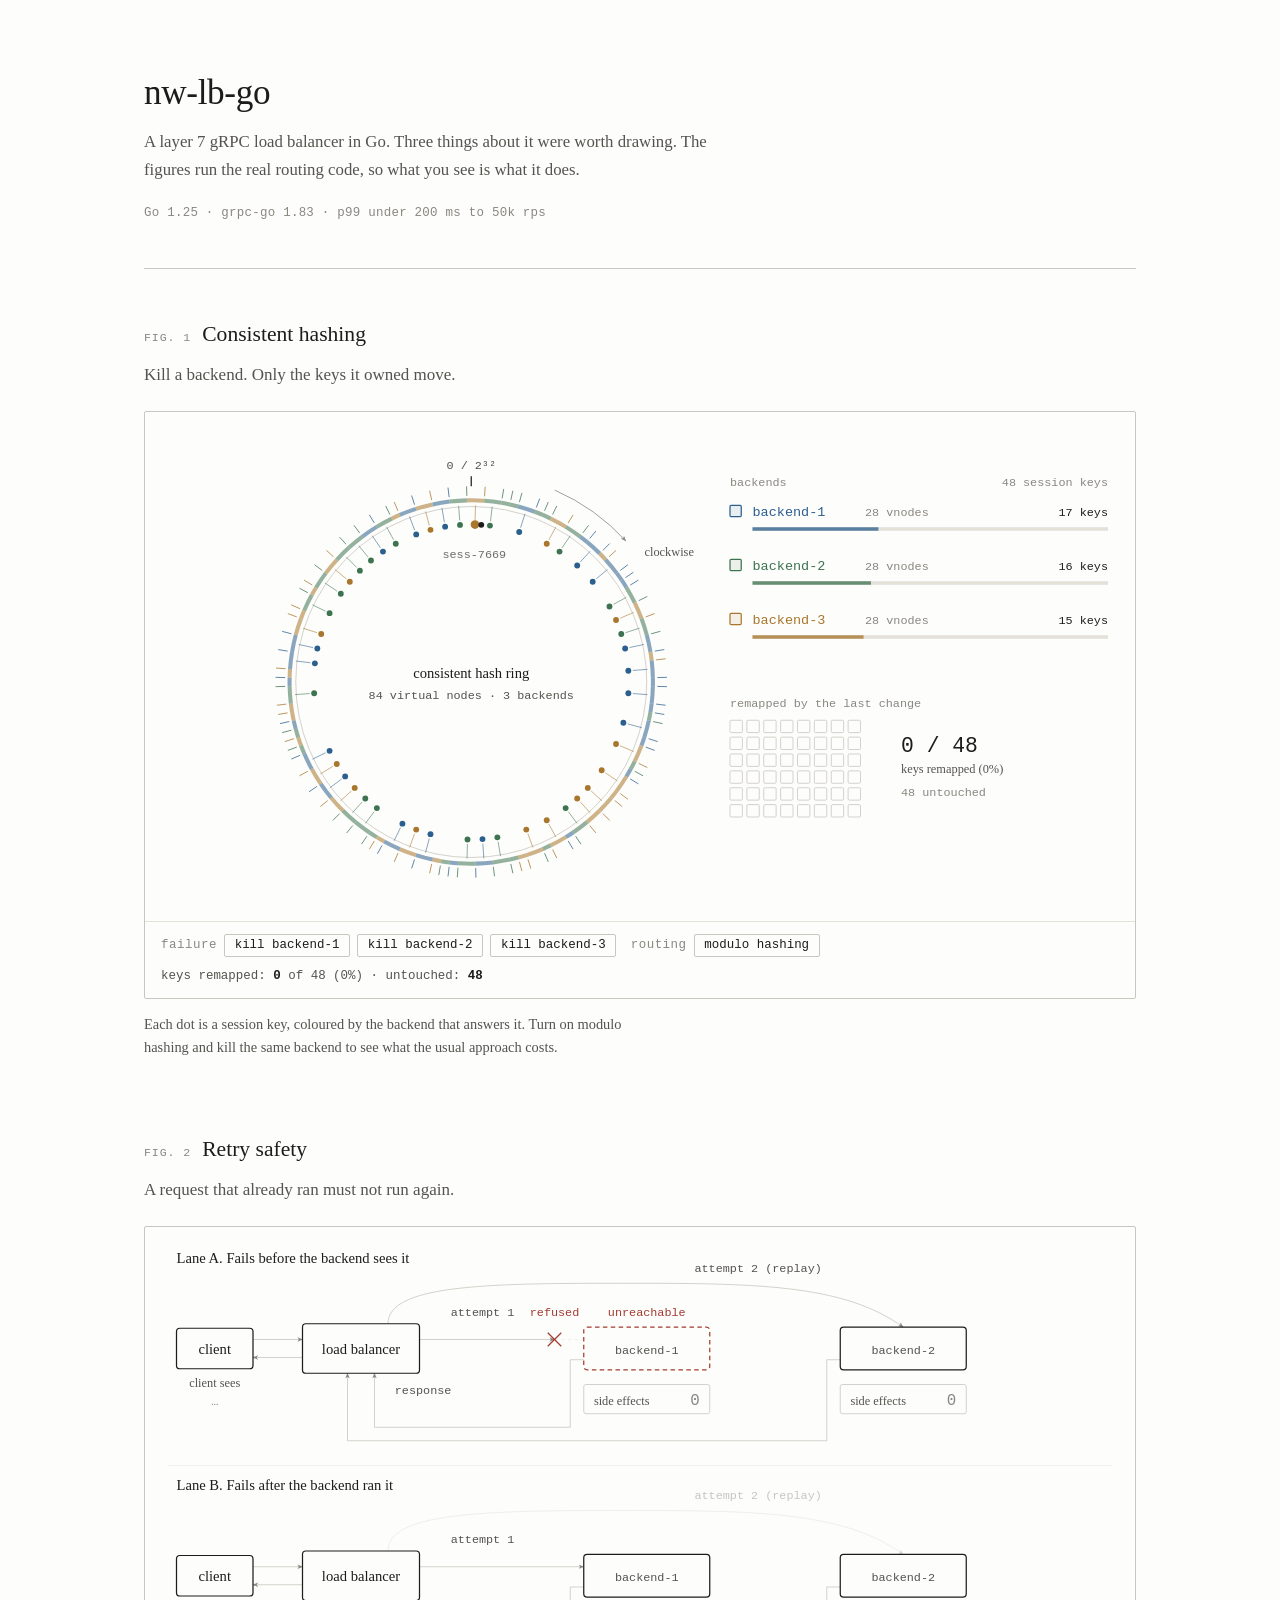
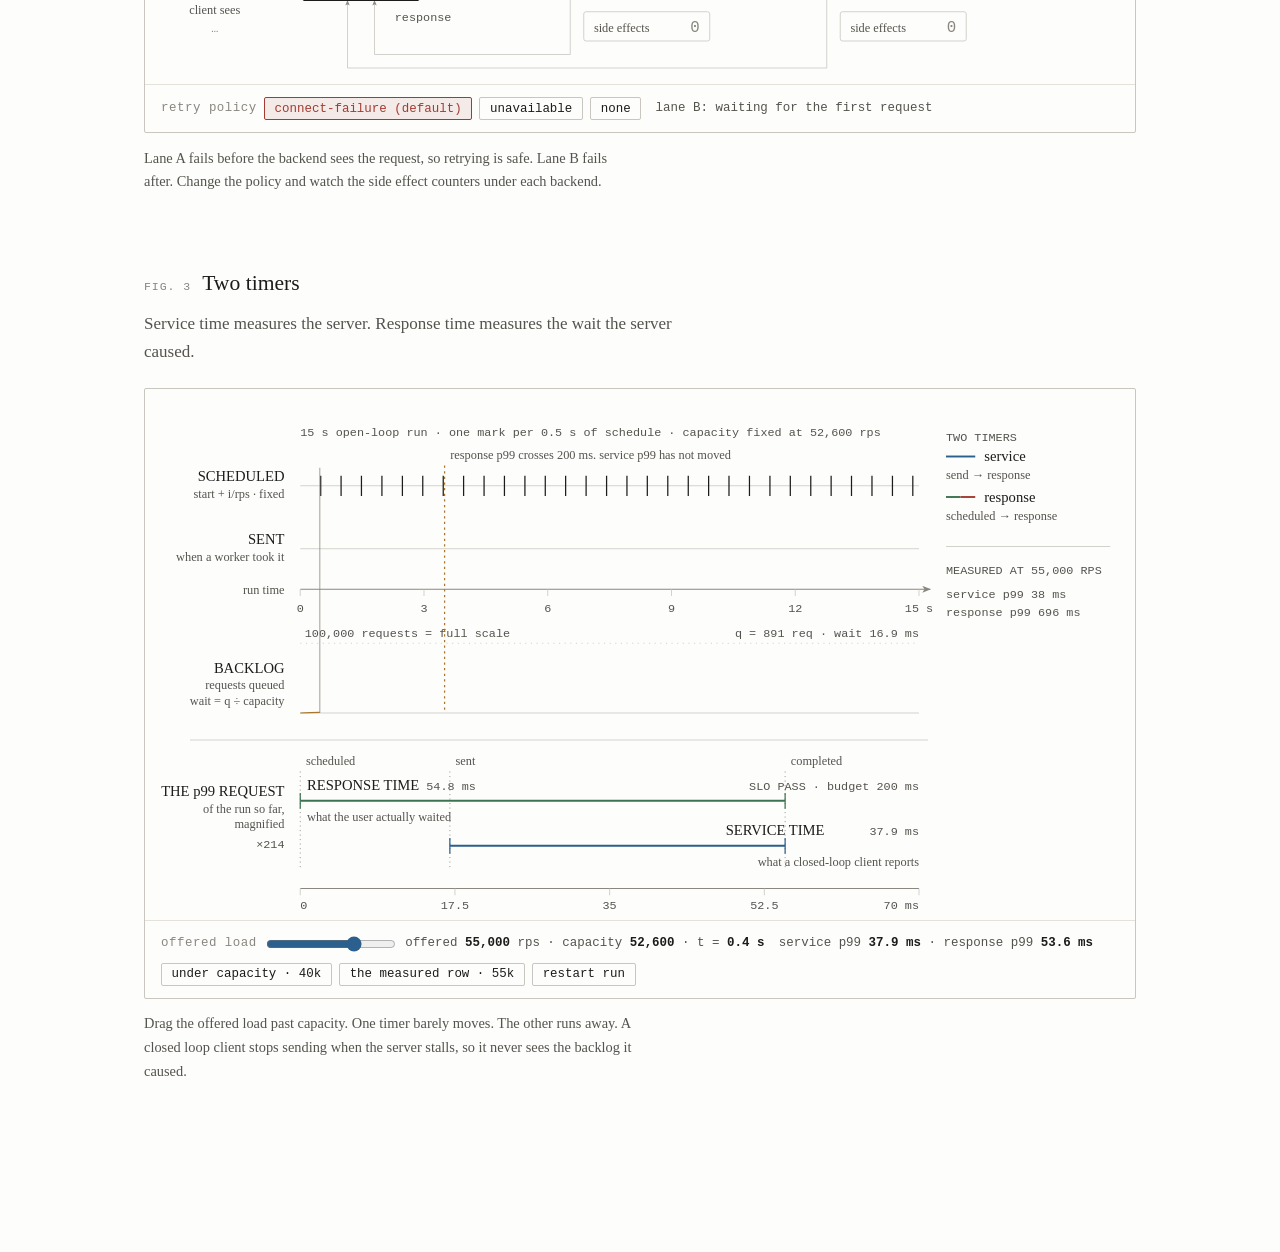
==== docs/viz/index.html @ 9f002a56 "First commit" ====
<!doctype html>
<html lang="en">
<head>
<meta charset="utf-8">
<meta name="viewport" content="width=device-width, initial-scale=1">
<title>nw-lb-go</title>
<meta name="description" content="Three interactive figures from a Go layer-7 gRPC load balancer: consistent hashing, retry safety, and how its latency was measured.">
<style>/* TikZ-flavoured design tokens.
 *
 * The look comes from restraint: hairline strokes, exact geometry, a serif face for labels, and a
 * palette of four muted accents used sparingly. Everything is a custom property so a diagram never
 * hard-codes a colour.
 *
 * This page is light only, on purpose: it is a technical drawing on paper, and the ink weights and
 * washes below are tuned for that ground. It therefore paints its own background and declares
 * color-scheme, so it holds its appearance on a dark host instead of borrowing one. */

:root {
  --paper: #fdfdfb;
  --ink: #1c1c1a;
  --ink-soft: #55534e;
  --ink-faint: #8a8781;
  --rule: #c9c6bf;
  --rule-faint: #e4e1da;

  /* Four accents, desaturated so they read as ink-on-paper rather than UI chrome. */
  --accent-blue: #2b5f8e;
  --accent-red: #a33b32;
  --accent-green: #3d7350;
  --accent-amber: #a8762c;

  --blue-wash: #2b5f8e18;
  --red-wash: #a33b3218;
  --green-wash: #3d735018;
  --amber-wash: #a8762c18;

  /* TikZ line weights: thin / semithick / thick. */
  --w-thin: 0.7;
  --w-semi: 1.1;
  --w-thick: 1.7;

  --serif: "Latin Modern Roman", "Computer Modern Serif", Palatino, "Palatino Linotype",
    "Book Antiqua", Georgia, "Times New Roman", serif;
  --mono: "SF Mono", "JetBrains Mono", Menlo, Consolas, "Liberation Mono", monospace;

  --measure: 68ch;

  color-scheme: light;
}

* { box-sizing: border-box; }

body {
  margin: 0;
  background: var(--paper);
  color: var(--ink);
  font-family: var(--serif);
  font-size: 17px;
  line-height: 1.65;
  -webkit-font-smoothing: antialiased;
}

.wrap {
  max-width: 1040px;
  margin: 0 auto;
  padding: 4rem 1.5rem 6rem;
}

header.masthead {
  border-bottom: 1px solid var(--rule);
  padding-bottom: 2rem;
  margin-bottom: 3rem;
}

h1 {
  font-size: 2.2rem;
  font-weight: 400;
  letter-spacing: -0.01em;
  margin: 0 0 0.4rem;
}

.subtitle {
  color: var(--ink-soft);
  font-size: 1.05rem;
  margin: 0;
  max-width: var(--measure);
}

.masthead .meta {
  margin-top: 1.2rem;
  font-family: var(--mono);
  font-size: 0.78rem;
  color: var(--ink-faint);
  letter-spacing: 0.02em;
}

section.figure {
  margin: 0 0 4.5rem;
  scroll-margin-top: 2rem;
}

.figure > h2 {
  font-size: 1.35rem;
  font-weight: 400;
  margin: 0 0 0.5rem;
  display: flex;
  align-items: baseline;
  gap: 0.7rem;
}

.figure > h2 .num {
  font-family: var(--mono);
  font-size: 0.72rem;
  color: var(--ink-faint);
  letter-spacing: 0.08em;
  text-transform: uppercase;
}

.figure > .lede {
  color: var(--ink-soft);
  margin: 0 0 1.4rem;
  max-width: var(--measure);
}

.stage {
  border: 1px solid var(--rule);
  background: var(--paper);
  border-radius: 2px;
  overflow: hidden;
}

.stage svg {
  display: block;
  width: 100%;
  height: auto;
}

/* Controls read as a caption strip, not a toolbar. */
.controls {
  border-top: 1px solid var(--rule-faint);
  padding: 0.75rem 1rem;
  display: flex;
  flex-wrap: wrap;
  align-items: center;
  gap: 0.55rem 0.9rem;
  font-family: var(--mono);
  font-size: 0.78rem;
}

.controls .group {
  display: flex;
  align-items: center;
  gap: 0.45rem;
}

.controls .label {
  color: var(--ink-faint);
  letter-spacing: 0.04em;
}

button.ctl {
  font-family: var(--mono);
  font-size: 0.78rem;
  color: var(--ink);
  background: transparent;
  border: 1px solid var(--rule);
  border-radius: 2px;
  padding: 0.22rem 0.6rem;
  cursor: pointer;
  transition: background 120ms ease, border-color 120ms ease;
}

button.ctl:hover { border-color: var(--ink-faint); background: var(--rule-faint); }
button.ctl:focus-visible { outline: 2px solid var(--accent-blue); outline-offset: 1px; }
button.ctl[aria-pressed="true"] {
  border-color: var(--accent-red);
  color: var(--accent-red);
  background: var(--red-wash);
}
button.ctl[disabled] { opacity: 0.4; cursor: default; }

input[type="range"] {
  width: 130px;
  accent-color: var(--accent-blue);
  cursor: pointer;
}

.readout {
  font-family: var(--mono);
  font-size: 0.78rem;
  color: var(--ink-soft);
  font-variant-numeric: tabular-nums;
}
.readout b { color: var(--ink); font-weight: 600; }

.caption {
  margin: 0.85rem 0 0;
  font-size: 0.9rem;
  color: var(--ink-soft);
  max-width: var(--measure);
}

/* SVG primitives shared by every figure. */
.s-node { fill: none; stroke: var(--ink); stroke-width: var(--w-semi); }
.s-node-soft { fill: none; stroke: var(--rule); stroke-width: var(--w-thin); }
.s-wire { fill: none; stroke: var(--rule); stroke-width: var(--w-thin); }
.s-wire-live { fill: none; stroke: var(--ink-faint); stroke-width: var(--w-semi); }
.s-label { fill: var(--ink); font-family: var(--serif); font-size: 13px; }
.s-label-sm { fill: var(--ink-soft); font-family: var(--serif); font-size: 11px; }
.s-mono { fill: var(--ink-soft); font-family: var(--mono); font-size: 10.5px; }
.s-dead { stroke: var(--accent-red); }
.s-muted { opacity: 0.32; }

.pkt { pointer-events: none; }

footer.colophon {
  border-top: 1px solid var(--rule);
  margin-top: 2rem;
  padding-top: 1.5rem;
  color: var(--ink-faint);
  font-size: 0.85rem;
}
footer.colophon a { color: var(--accent-blue); }

@media (prefers-reduced-motion: reduce) {
  .motion-note { display: block; }
}
.motion-note {
  display: none;
  font-family: var(--mono);
  font-size: 0.75rem;
  color: var(--ink-faint);
  margin-top: 0.5rem;
}

@media (max-width: 640px) {
  body { font-size: 16px; }
  .wrap { padding: 2.5rem 1rem 4rem; }
  h1 { font-size: 1.7rem; }
}
</style>
</head>
<body>
<div class="wrap">

<header class="masthead">
  <h1>nw-lb-go</h1>
  <p class="subtitle">
    A layer 7 gRPC load balancer in Go. Three things about it were worth drawing.
    The figures run the real routing code, so what you see is what it does.
  </p>
  <p class="meta">Go 1.25 · grpc-go 1.83 · p99 under 200 ms to 50k rps</p>
  <p class="motion-note">Reduced motion is on, so packets move sparingly. The controls still work.</p>
</header>

<main id="figures"></main>

</div>
<script>/* Shared foundation for every figure: SVG construction, one animation clock, packet motion along
 * real paths, and a consistent-hash ring that behaves like the Go one so the routing figures agree
 * with the system they document. No dependencies. */
(function (global) {
  "use strict";

  const SVGNS = "http://www.w3.org/2000/svg";

  /* ---------------------------------------------------------------- construction */

  // el("circle", {r: 4, class: "pkt"}, [children]) — attribute names are passed through verbatim,
  // so hyphenated SVG attributes work without translation.
  function el(name, attrs, children) {
    const node = document.createElementNS(SVGNS, name);
    if (attrs) {
      for (const k in attrs) {
        const v = attrs[k];
        if (v === null || v === undefined || v === false) continue;
        if (k === "text") node.textContent = String(v);
        else node.setAttribute(k, String(v));
      }
    }
    if (children) for (const c of children) if (c) node.appendChild(c);
    return node;
  }

  function html(name, attrs, children) {
    const node = document.createElement(name);
    if (attrs) {
      for (const k in attrs) {
        const v = attrs[k];
        if (v === null || v === undefined || v === false) continue;
        if (k === "text") node.textContent = String(v);
        else if (k === "class") node.className = String(v);
        else node.setAttribute(k, String(v));
      }
    }
    if (children) for (const c of children) if (c) node.appendChild(c);
    return node;
  }

  // Every figure shares one arrowhead vocabulary so the drawings look like one document. The
  // geometry is a slim stealth head; markers inherit stroke colour via context-stroke where the
  // browser supports it and fall back to currentColor otherwise.
  function defs() {
    const mk = (id, color) =>
      el("marker", {
        id: id, viewBox: "0 0 10 8", refX: 9.2, refY: 4,
        markerWidth: 7, markerHeight: 6, orient: "auto-start-reverse",
      }, [el("path", { d: "M0,0 L10,4 L0,8 L2.6,4 Z", fill: color })]);

    return el("defs", null, [
      mk("ah", "context-stroke"),
      mk("ah-ink", "var(--ink)"),
      mk("ah-faint", "var(--ink-faint)"),
      mk("ah-blue", "var(--accent-blue)"),
      mk("ah-red", "var(--accent-red)"),
      mk("ah-green", "var(--accent-green)"),
    ]);
  }

  // A figure's root <svg>. Width is fluid; the viewBox fixes the coordinate system so every
  // diagram can be authored in absolute units and still be responsive.
  function stage(w, h, label) {
    const s = el("svg", {
      viewBox: `0 0 ${w} ${h}`,
      role: "img",
      "aria-label": label || "",
      preserveAspectRatio: "xMidYMid meet",
    }, [defs()]);
    return s;
  }

  function text(x, y, str, cls, extra) {
    return el("text", Object.assign({ x: x, y: y, class: cls || "s-label", text: str }, extra || {}));
  }

  // A TikZ-ish node: thin rounded rect with a centred label. Returns {g, cx, cy, w, h}.
  function box(x, y, w, h, label, opts) {
    const o = opts || {};
    const g = el("g", { class: o.class || "" });
    g.appendChild(el("rect", {
      x: x, y: y, width: w, height: h, rx: o.rx === undefined ? 3 : o.rx,
      class: o.boxClass || "s-node", fill: o.fill || "none",
    }));
    if (label) {
      g.appendChild(text(x + w / 2, y + h / 2 + 4.5, label, o.labelClass || "s-label", {
        "text-anchor": "middle",
      }));
    }
    return { g: g, x: x, y: y, w: w, h: h, cx: x + w / 2, cy: y + h / 2 };
  }

  /* ------------------------------------------------------------------- the clock */

  const reduced = global.matchMedia
    ? global.matchMedia("(prefers-reduced-motion: reduce)").matches
    : false;

  // One requestAnimationFrame loop drives every figure. Figures register a step(dt) and are only
  // stepped while their container is on screen, so a page of six simulations costs about as much
  // as the one you are looking at.
  const Ticker = (function () {
    const subs = new Set();
    let last = 0, running = false;

    function frame(now) {
      if (!running) return;
      const dt = last ? Math.min((now - last) / 1000, 0.1) : 0;
      last = now;
      for (const s of subs) {
        if (!s.visible) continue;
        try { s.step(dt); } catch (err) { /* one bad figure must not stop the page */ }
      }
      global.requestAnimationFrame(frame);
    }

    function start() {
      if (running) return;
      running = true; last = 0;
      global.requestAnimationFrame(frame);
    }

    return {
      add(step, node) {
        const sub = { step: step, visible: true };
        subs.add(sub);
        if (node && global.IntersectionObserver) {
          sub.visible = false;
          const io = new IntersectionObserver((entries) => {
            for (const e of entries) sub.visible = e.isIntersecting;
          }, { rootMargin: "80px" });
          io.observe(node);
        }
        start();
        return () => subs.delete(sub);
      },
      get reduced() { return reduced; },
    };
  })();

  /* ------------------------------------------------------------------- packets */

  // Packets travel along the very path element that draws the wire, so a dot can never drift off
  // its line: the geometry has exactly one source of truth.
  function Flight(pathEl, opts) {
    const o = opts || {};
    this.path = pathEl;
    this.len = pathEl.getTotalLength();
    this.speed = o.speed || 160;      // user units per second
    this.dist = o.from || 0;
    this.done = false;
    this.node = o.node;
    this.onArrive = o.onArrive || null;
  }
  Flight.prototype.step = function (dt) {
    if (this.done) return;
    this.dist += this.speed * dt;
    if (this.dist >= this.len) {
      this.dist = this.len;
      this.done = true;
    }
    const p = this.path.getPointAtLength(this.dist);
    if (this.node) {
      this.node.setAttribute("cx", p.x.toFixed(2));
      this.node.setAttribute("cy", p.y.toFixed(2));
    }
    if (this.done && this.onArrive) this.onArrive();
    return p;
  };

  // A pool keeps packet circles alive rather than churning DOM nodes at 60fps.
  function PacketPool(layer, opts) {
    this.layer = layer;
    this.free = [];
    this.live = [];
    this.r = (opts && opts.r) || 3;
  }
  PacketPool.prototype.spawn = function (pathEl, opts) {
    const o = opts || {};
    let node = this.free.pop();
    if (!node) {
      node = el("circle", { r: this.r, class: "pkt" });
      this.layer.appendChild(node);
    }
    node.setAttribute("r", o.r || this.r);
    node.setAttribute("fill", o.fill || "var(--accent-blue)");
    node.setAttribute("opacity", o.opacity === undefined ? 1 : o.opacity);
    node.style.display = "";
    const self = this;
    const f = new Flight(pathEl, {
      speed: o.speed, from: o.from, node: node,
      onArrive: function () {
        if (o.onArrive) o.onArrive();
      },
    });
    f._node = node;
    this.live.push(f);
    return f;
  };
  PacketPool.prototype.step = function (dt) {
    for (let i = this.live.length - 1; i >= 0; i--) {
      const f = this.live[i];
      f.step(dt);
      if (f.done) {
        f._node.style.display = "none";
        this.free.push(f._node);
        this.live.splice(i, 1);
      }
    }
  };
  PacketPool.prototype.clear = function () {
    for (const f of this.live) {
      f._node.style.display = "none";
      this.free.push(f._node);
    }
    this.live.length = 0;
  };

  /* --------------------------------------------------------------------- model */

  // FNV-1a followed by MurmurHash3's finaliser. Not the xxhash the Go side uses — the point is a
  // well-distributed 32-bit hash so the ring behaves the same way, not that the two agree on
  // placements.
  //
  // The avalanche step is not optional. FNV alone barely mixes its high bits for inputs that differ
  // only in a trailing index, which is exactly the shape of a virtual node key ("backend-1#0",
  // "backend-1#1", ...). Without it, 84 virtual nodes landed in clumps that left a single 22.4% hole
  // in the ring and gave one backend 52% of the keys — a drawing that would have argued against the
  // very property it exists to demonstrate. With it the largest gap is 7.1% and the split is
  // 42/26/32, whose remaining skew is the honest small-sample behaviour of 28 virtual nodes per
  // member rather than an artefact of the hash.
  function hash32(str) {
    let h = 0x811c9dc5;
    for (let i = 0; i < str.length; i++) {
      h ^= str.charCodeAt(i);
      h = Math.imul(h, 0x01000193) >>> 0;
    }
    h ^= h >>> 16;
    h = Math.imul(h, 0x85ebca6b) >>> 0;
    h ^= h >>> 13;
    h = Math.imul(h, 0xc2b2ae35) >>> 0;
    h ^= h >>> 16;
    return h >>> 0;
  }

  // Consistent hash ring with weighted virtual nodes, mirroring internal/hashring.
  //
  // The property worth preserving here is the one the Go tests assert: membership is the set of
  // CONFIGURED members and never changes with health. Health is a filter applied over the ordered
  // candidate list, so a backend going down remaps only the keys it owned.
  function Ring(members, vnodes) {
    this.vnodes = vnodes || 60;
    this.setMembers(members || []);
  }
  Ring.prototype.setMembers = function (members) {
    this.members = members.slice();
    const pts = [];
    for (const m of this.members) {
      const n = Math.max(1, Math.round((this.vnodes * (m.weight || 100)) / 100));
      for (let i = 0; i < n; i++) pts.push({ h: hash32(m.id + "#" + i), id: m.id });
    }
    // Sort on (hash, id) so identical membership always yields an identical ring regardless of
    // insertion order — the determinism the Go tests check.
    pts.sort((a, b) => (a.h - b.h) || (a.id < b.id ? -1 : a.id > b.id ? 1 : 0));
    this.points = pts;
  };
  Ring.prototype.indexFor = function (key) {
    const h = hash32(key);
    const pts = this.points;
    if (!pts.length) return -1;
    let lo = 0, hi = pts.length - 1, ans = 0, found = false;
    while (lo <= hi) {
      const mid = (lo + hi) >> 1;
      if (pts[mid].h >= h) { ans = mid; found = true; hi = mid - 1; } else lo = mid + 1;
    }
    return found ? ans : 0; // wrap
  };
  // Ordered distinct owners, primary first — the preference list the balancer filters.
  Ring.prototype.candidates = function (key, n) {
    const pts = this.points;
    if (!pts.length) return [];
    const start = this.indexFor(key);
    const out = [];
    for (let i = 0; i < pts.length && out.length < (n || pts.length); i++) {
      const id = pts[(start + i) % pts.length].id;
      if (out.indexOf(id) === -1) out.push(id);
    }
    return out;
  };
  // Route applies the health/breaker filter over ring order, with the fail-open ladder the Go
  // balancer uses: available, then healthy, then anything.
  Ring.prototype.route = function (key, isAvailable) {
    const cands = this.candidates(key);
    for (const id of cands) if (isAvailable(id)) return id;
    return cands.length ? cands[0] : null;
  };

  // Deterministic PRNG so a reload tells the same story.
  function rng(seed) {
    let s = seed >>> 0 || 1;
    return function () {
      s ^= s << 13; s >>>= 0;
      s ^= s >> 17;
      s ^= s << 5; s >>>= 0;
      return s / 4294967296;
    };
  }

  /* -------------------------------------------------------------------- controls */

  function button(label, onClick, opts) {
    const o = opts || {};
    const b = html("button", { class: "ctl", type: "button", text: label });
    if (o.pressed !== undefined) b.setAttribute("aria-pressed", String(!!o.pressed));
    b.addEventListener("click", () => onClick(b));
    return b;
  }

  function slider(opts) {
    const o = opts || {};
    const input = html("input", {
      type: "range", min: o.min, max: o.max, step: o.step || 1, value: o.value,
      "aria-label": o.label || "value",
    });
    input.addEventListener("input", () => o.onInput(Number(input.value), input));
    return input;
  }

  function readout(initial) {
    const n = html("span", { class: "readout" });
    n.innerHTML = initial || "";
    return n;
  }

  function group(children) {
    return html("div", { class: "group" }, children);
  }

  function label(str) {
    return html("span", { class: "label", text: str });
  }

  /* --------------------------------------------------------------------- figures */

  const registry = [];

  function register(fig) { registry.push(fig); }

  function mountAll(root) {
    registry.forEach((fig, i) => {
      const section = html("section", { class: "figure", id: fig.id });
      const h = html("h2", null, [
        html("span", { class: "num", text: "Fig. " + (i + 1) }),
        document.createTextNode(fig.title),
      ]);
      section.appendChild(h);
      if (fig.lede) section.appendChild(html("p", { class: "lede", text: fig.lede }));

      const stageEl = html("div", { class: "stage" });
      const controls = html("div", { class: "controls" });
      section.appendChild(stageEl);
      root.appendChild(section);

      let api = null;
      try {
        api = fig.mount(stageEl, controls, API);
      } catch (err) {
        stageEl.appendChild(html("p", { class: "caption", text: "This figure failed to load." }));
        if (global.console) console.error("figure " + fig.id + " failed:", err);
      }
      if (controls.childNodes.length) stageEl.appendChild(controls);

      if (fig.caption) section.appendChild(html("p", { class: "caption", text: fig.caption }));
      if (api && api.step) Ticker.add(api.step, stageEl);
    });
  }

  const API = {
    el: el, html: html, stage: stage, text: text, box: box, defs: defs,
    Ticker: Ticker, Flight: Flight, PacketPool: PacketPool,
    Ring: Ring, hash32: hash32, rng: rng,
    button: button, slider: slider, readout: readout, group: group, label: label,
    register: register, mountAll: mountAll,
    reduced: reduced,
    SVGNS: SVGNS,
  };

  global.NWLB = API;
})(window);


/* ---- ring ---- */
/* Fig. ring — the consistent hash ring under failure.
 *
 * The whole argument of the figure is a comparison: killing a backend under consistent hashing
 * moves only the keys that backend owned, and killing the same backend under hash(key) % N moves
 * nearly everything. Both modes are computed from the same 48 keys and the same X.Ring, so the
 * contrast is measured on screen rather than asserted. */
NWLB.register({
  id: "ring",
  title: 'Consistent hashing',
  lede:
    'Kill a backend. Only the keys it owned move.',
  caption:
    'Each dot is a session key, coloured by the backend that answers it. Turn on modulo hashing and kill the same backend to see what the usual approach costs.',

  mount: function (stageEl, controlsEl, X) {
    /* ------------------------------------------------------------------ geometry */
    var W = 880, H = 452;
    var CX = 290, CY = 240;
    var R = 156;            // the ring proper
    var RK = 140;           // key dots, just inside it
    var R_BAND = R + 5.5;   // ownership band
    var R_T0 = R + 9.5, R_T1 = R + 18;   // virtual-node comb
    var TAU = Math.PI * 2;
    var VNODES = 28;        // per backend, weight 100
    var NKEYS = 48;
    var DOT_R = 2.6;        // key dot; adjacent dots are 6.66 units apart

    var PX0 = 520, PX1 = 856;            // right-hand panel
    var ROW_Y = [96, 144, 192];
    var GRID_X = 520, GRID_Y = 274, CELL = 11, PITCH = 15, COLS = 8;

    var BE = [
      { id: "backend-1", col: "var(--accent-blue)", wash: "var(--blue-wash)" },
      { id: "backend-2", col: "var(--accent-green)", wash: "var(--green-wash)" },
      { id: "backend-3", col: "var(--accent-amber)", wash: "var(--amber-wash)" }
    ];
    var DEAD = "var(--accent-red)";
    var FAINT = "var(--ink-faint)";
    var RULE = "var(--rule)";
    var THIN = "var(--w-thin)";

    var live = [true, true, true];
    var modulo = false;

    /* --------------------------------------------------------------------- model */
    // Membership is every configured backend — exactly as in internal/hashring. Health never
    // rebuilds the ring; it only filters the ordered candidates below.
    var ring = new X.Ring(
      BE.map(function (b) { return { id: b.id, weight: 100 }; }),
      VNODES
    );
    var pts = ring.points;
    var idxOf = {};
    BE.forEach(function (b, i) { idxOf[b.id] = i; });

    function px(a, r) { return CX + r * Math.cos(a); }
    function py(a, r) { return CY + r * Math.sin(a); }
    function f2(n) { return n.toFixed(2); }

    // Clockwise arc (screen clockwise = increasing angle, since y grows downwards).
    function arcD(a0, a1, r) {
      var d = a1 - a0;
      if (d <= 0) d += TAU;
      var large = d > Math.PI ? 1 : 0;
      return "M" + f2(px(a0, r)) + " " + f2(py(a0, r)) +
        " A" + r + " " + r + " 0 " + large + " 1 " + f2(px(a1, r)) + " " + f2(py(a1, r));
    }
    function arcSpan(a0, a1) {
      var d = a1 - a0;
      if (d <= 0) d += TAU;
      return d;
    }

    function liveCount() {
      var n = 0;
      for (var i = 0; i < 3; i++) if (live[i]) n++;
      return n;
    }

    // The clockwise scan: first live virtual node at or after the key's position. Falls back to the
    // raw ring owner when nothing is live, which is the balancer's fail-open ladder.
    function effOwnerFrom(start) {
      var n = pts.length;
      for (var i = 0; i < n; i++) {
        var j = (start + i) % n;
        var bi = idxOf[pts[j].id];
        if (live[bi]) return { bi: bi, pi: j };
      }
      return { bi: idxOf[pts[start].id], pi: start };
    }

    function ownerOf(k) {
      var start = ring.indexFor(k.id);
      if (!modulo) return effOwnerFrom(start);
      // hash(key) % live — ring position is not consulted at all.
      var lc = liveCount();
      var bi;
      if (lc === 0) {
        bi = k.h % 3;
      } else {
        var order = [];
        for (var i = 0; i < 3; i++) if (live[i]) order.push(i);
        bi = order[k.h % lc];
      }
      // Purely a visual anchor: the nearest virtual node of the chosen backend, so a remapped dot
      // has somewhere on the ring to fly to.
      var pi = start;
      for (var j = 0; j < pts.length; j++) {
        var q = (start + j) % pts.length;
        if (idxOf[pts[q].id] === bi) { pi = q; break; }
      }
      return { bi: bi, pi: pi };
    }

    // Session keys, drawn deterministically, then thinned by two rules: at most one key per virtual
    // node arc, and a per-backend cap that starts the three roughly even. Both are there because
    // core.js's 32-bit FNV variant hashes "id#i" into a few enormous arcs; sampled raw, one backend
    // takes half the keys in one contiguous block, which is the behaviour of a ring WITHOUT virtual
    // nodes and the opposite of what this figure is about. The Go ring — xxhash, 200 virtual nodes —
    // interleaves, and measured 26/28/35 per cent across three backends. Routing is never faked:
    // every owner below comes out of the real ring.
    var QUOTA = [17, 16, 15];
    var rnd = X.rng(0x5eed1a);
    var HEX = "0123456789abcdef";
    var keys = [];
    var taken = [0, 0, 0];
    var usedArc = {};
    var seen = {};
    var guard = 0;
    while (keys.length < NKEYS && guard < 40000) {
      guard++;
      var s = "sess-";
      for (var q = 0; q < 4; q++) s += HEX[Math.floor(rnd() * 16)];
      if (seen[s]) continue;
      var arc = ring.indexFor(s);
      if (usedArc[arc]) continue;
      var bi0 = effOwnerFrom(arc).bi;
      if (taken[bi0] >= QUOTA[bi0]) continue;
      seen[s] = 1;
      usedArc[arc] = 1;
      taken[bi0]++;
      keys.push({ id: s, h: X.hash32(s), ang: 0, owner: 0, remapped: false, inFlight: false });
    }

    // Positions are drawn in rank order: every virtual node and every key takes an equal slice of
    // the circle, in hash order, keys ahead of the node that owns them. A monotone reparametrisation
    // preserves every ordering this figure argues about — who follows whom clockwise — while
    // keeping the comb even and the dots apart.
    var items = [];
    var i;
    for (i = 0; i < pts.length; i++) items.push({ h: pts[i].h, k: 0, i: i });
    for (i = 0; i < keys.length; i++) items.push({ h: keys[i].h, k: 1, i: i });
    items.sort(function (a, b) { return (a.h - b.h) || (b.k - a.k); });

    var SLOT = TAU / items.length;
    var pointAng = new Array(pts.length);
    for (i = 0; i < items.length; i++) {
      var slotAng = -Math.PI / 2 + (i + 0.5) * SLOT;
      if (items[i].k) keys[items[i].i].ang = slotAng;
      else pointAng[items[i].i] = slotAng;
    }
    keys.sort(function (a, b) { return a.ang - b.ang; });

    /* ---------------------------------------------------------------------- stage */
    var svg = X.stage(W, H,
      "A consistent hash ring. Ticks around the circle are virtual nodes coloured by backend, " +
      "forty-eight session key dots sit inside it in the colour of their current owner, and a panel " +
      "on the right counts the keys each backend holds and marks the keys remapped by the last " +
      "change. Killing a backend moves only the keys it owned; switching to modulo hashing moves " +
      "nearly all of them.");
    stageEl.appendChild(svg);

    var gRing = X.el("g"), gBand = X.el("g"), gTicks = X.el("g"), gCentre = X.el("g");
    var gLead = X.el("g"), gArcs = X.el("g"), gDots = X.el("g"), gPkt = X.el("g");
    var gPanel = X.el("g");
    [gRing, gBand, gTicks, gCentre, gLead, gArcs, gDots, gPkt, gPanel].forEach(function (g) {
      svg.appendChild(g);
    });

    gRing.appendChild(X.el("circle", { cx: CX, cy: CY, r: R, class: "s-node-soft" }));
    // Origin of the hash space, at twelve o'clock.
    gRing.appendChild(X.el("line", {
      x1: CX, y1: CY - R - 18, x2: CX, y2: CY - R - 27, class: "s-node"
    }));
    gRing.appendChild(X.text(CX, CY - R - 33, "0 / 2³²", "s-mono", { "text-anchor": "middle" }));
    gRing.appendChild(X.el("path", {
      d: arcD(-1.16, -0.74, R + 30), fill: "none", stroke: FAINT,
      "stroke-width": THIN, "marker-end": "url(#ah-faint)"
    }));
    gRing.appendChild(X.text(444, 128, "clockwise", "s-label-sm"));

    // Ownership band: one arc per virtual node, spanning from the previous node to this one. The
    // geometry is fixed for the life of the figure because ring membership never changes — only the
    // colour moves, when a dead node's arc is absorbed by the next live one.
    var bandPaths = [];
    for (i = 0; i < pts.length; i++) {
      var a0 = pointAng[(i - 1 + pts.length) % pts.length];
      var a1 = pointAng[i];
      var span = arcSpan(a0, a1);
      if (span <= 0.004 || span >= TAU - 0.004) { bandPaths.push(null); continue; }
      var bp = X.el("path", {
        d: arcD(a0, a1, R_BAND), fill: "none", "stroke-width": 3.6,
        "stroke-linecap": "butt", opacity: 0.55
      });
      gBand.appendChild(bp);
      bandPaths.push(bp);
    }

    // Virtual-node comb.
    var tickEls = [];
    for (i = 0; i < pts.length; i++) {
      var ta = pointAng[i];
      var tick = X.el("line", {
        x1: f2(px(ta, R_T0)), y1: f2(py(ta, R_T0)),
        x2: f2(px(ta, R_T1)), y2: f2(py(ta, R_T1)),
        "stroke-width": THIN
      });
      gTicks.appendChild(tick);
      tickEls.push(tick);
    }

    // Key dots and their leaders out to the arc that owns them.
    for (i = 0; i < keys.length; i++) {
      var k = keys[i];
      k.x = px(k.ang, RK);
      k.y = py(k.ang, RK);
      k.lead = X.el("line", {
        x1: f2(px(k.ang, RK + 4)), y1: f2(py(k.ang, RK + 4)),
        x2: f2(px(k.ang, R + 1)), y2: f2(py(k.ang, R + 1)),
        "stroke-width": THIN
      });
      k.dot = X.el("circle", { cx: f2(k.x), cy: f2(k.y), r: DOT_R, "stroke-width": THIN });
      gLead.appendChild(k.lead);
      gDots.appendChild(k.dot);
    }

    var centre1 = X.text(CX, CY - 4, "consistent hash ring", "s-label", { "text-anchor": "middle" });
    var centre2 = X.text(CX, CY + 15, "", "s-mono", { "text-anchor": "middle" });
    var centre3 = X.text(CX, CY + 33, "", "s-mono", {
      "text-anchor": "middle", style: "fill: var(--accent-amber)"
    });
    var ruleLine = X.text(CX, 436, "", "s-label-sm", { "text-anchor": "middle" });
    gCentre.appendChild(centre1);
    gCentre.appendChild(centre2);
    gCentre.appendChild(centre3);
    gCentre.appendChild(ruleLine);

    var ambLabel = X.text(0, 0, "", "s-mono", { "text-anchor": "middle", opacity: 0 });
    gCentre.appendChild(ambLabel);

    /* ---------------------------------------------------------------------- panel */
    var STYLE_FAINT = "fill: var(--ink-faint)";
    gPanel.appendChild(X.text(PX0, 66, "backends", "s-mono", { style: STYLE_FAINT }));
    gPanel.appendChild(X.text(PX1, 66, "48 session keys", "s-mono", {
      style: STYLE_FAINT, "text-anchor": "end"
    }));

    var rows = [];
    for (i = 0; i < 3; i++) {
      var y = ROW_Y[i];
      var rg = X.el("g");
      rg.appendChild(X.el("rect", {
        x: PX0, y: y - 13, width: 10, height: 10, rx: 1,
        fill: BE[i].wash, stroke: BE[i].col, "stroke-width": "var(--w-semi)"
      }));
      var idT = X.text(PX0 + 20, y - 4, BE[i].id, "s-mono", {
        style: "font-size: 12px; fill: " + BE[i].col
      });
      var noteT = X.text(PX0 + 120, y - 4, "", "s-mono", { style: STYLE_FAINT });
      var cntT = X.text(PX1, y - 4, "", "s-mono", {
        "text-anchor": "end", style: "fill: var(--ink)"
      });
      rg.appendChild(idT);
      rg.appendChild(noteT);
      rg.appendChild(cntT);
      rg.appendChild(X.el("line", {
        x1: PX0 + 20, y1: y + 8, x2: PX1, y2: y + 8,
        stroke: "var(--rule-faint)", "stroke-width": 3
      }));
      var bar = X.el("line", {
        x1: PX0 + 20, y1: y + 8, x2: PX0 + 20, y2: y + 8,
        stroke: BE[i].col, "stroke-width": 3, opacity: 0.75
      });
      rg.appendChild(bar);
      gPanel.appendChild(rg);

      var strike = X.el("line", {
        x1: PX0 + 18, y1: y - 8, x2: PX0 + 96, y2: y - 8,
        stroke: DEAD, "stroke-width": THIN, display: "none"
      });
      gPanel.appendChild(strike);
      rows.push({ g: rg, id: idT, note: noteT, cnt: cntT, bar: bar, strike: strike });
    }

    gPanel.appendChild(X.text(GRID_X, 262, "remapped by the last change", "s-mono", {
      style: STYLE_FAINT
    }));
    var cells = [];
    for (i = 0; i < NKEYS; i++) {
      var cx0 = GRID_X + (i % COLS) * PITCH;
      var cy0 = GRID_Y + Math.floor(i / COLS) * PITCH;
      var cell = X.el("rect", {
        x: cx0, y: cy0, width: CELL, height: CELL, rx: 1,
        fill: "none", stroke: RULE, "stroke-width": THIN
      });
      gPanel.appendChild(cell);
      cells.push(cell);
    }

    var bigT = X.text(672, 302, "0 / 48", "s-mono", {
      style: "font-size: 19px; fill: var(--ink)"
    });
    var bigSub = X.text(672, 321, "keys remapped", "s-label-sm");
    var bigUnt = X.text(672, 341, "48 untouched", "s-mono", { style: STYLE_FAINT });
    gPanel.appendChild(bigT);
    gPanel.appendChild(bigSub);
    gPanel.appendChild(bigUnt);

    /* ------------------------------------------------------------------- painting */
    function paintKey(k) {
      var c = BE[k.owner].col;
      k.dot.setAttribute("fill", c);
      k.dot.setAttribute("stroke", "none");
      k.dot.setAttribute("r", DOT_R);
      k.lead.setAttribute("stroke", c);
      k.lead.setAttribute("opacity", 0.7);
    }
    function holdKey(k) {
      k.dot.setAttribute("fill", "none");
      k.dot.setAttribute("stroke", FAINT);
      k.dot.setAttribute("r", DOT_R);
      k.lead.setAttribute("stroke", RULE);
      k.lead.setAttribute("opacity", 0.45);
    }

    function updateRing() {
      for (var i = 0; i < pts.length; i++) {
        var bi = idxOf[pts[i].id];
        tickEls[i].setAttribute("stroke", live[bi] ? BE[bi].col : DEAD);
        tickEls[i].setAttribute("opacity", live[bi] ? 0.95 : 0.85);
        var bp = bandPaths[i];
        if (bp) bp.setAttribute("stroke", BE[effOwnerFrom(i).bi].col);
      }
      gBand.setAttribute("opacity", modulo ? 0.14 : 1);
      gTicks.setAttribute("opacity", modulo ? 0.18 : 1);
    }

    function updatePanel(moved) {
      var counts = [0, 0, 0];
      for (var i = 0; i < keys.length; i++) counts[keys[i].owner]++;
      var order = [];
      for (i = 0; i < 3; i++) if (live[i]) order.push(i);

      for (i = 0; i < 3; i++) {
        var r = rows[i];
        r.g.setAttribute("opacity", live[i] ? 1 : 0.42);
        r.id.style.fill = live[i] ? BE[i].col : DEAD;
        r.strike.setAttribute("display", live[i] ? "none" : "");
        r.cnt.textContent = counts[i] + (counts[i] === 1 ? " key" : " keys");
        r.bar.setAttribute("x2", f2(PX0 + 20 + (counts[i] / NKEYS) * (PX1 - PX0 - 20)));
        if (modulo) {
          var pos = order.indexOf(i);
          r.note.textContent = live[i] ? "index " + pos : "removed";
        } else {
          r.note.textContent = live[i] ? VNODES + " vnodes" : "vnodes skipped";
        }
      }

      for (i = 0; i < keys.length; i++) {
        var c = cells[i];
        if (keys[i].remapped) {
          c.setAttribute("fill", DEAD);
          c.setAttribute("fill-opacity", 0.5);
          c.setAttribute("stroke", DEAD);
        } else {
          c.setAttribute("fill", "none");
          c.setAttribute("stroke", RULE);
        }
      }

      var pct = Math.round((moved / NKEYS) * 100);
      bigT.textContent = moved + " / " + NKEYS;
      bigT.style.fill = moved > NKEYS / 2 ? DEAD : "var(--ink)";
      bigSub.textContent = "keys remapped (" + pct + "%)";
      bigUnt.textContent = (NKEYS - moved) + " untouched";
      ro.innerHTML = "keys remapped: <b>" + moved + "</b> of " + NKEYS + " (" + pct +
        "%) &middot; untouched: <b>" + (NKEYS - moved) + "</b>";
    }

    function updateMode() {
      var lc = liveCount();
      if (modulo) {
        centre1.textContent = "modulo hashing";
        centre2.textContent = lc === 0
          ? "hash(key) mod 3 configured"
          : "hash(key) mod " + lc + " live";
        ruleLine.textContent = "the ring is not consulted: the slots renumber on every failure";
      } else {
        centre1.textContent = "consistent hash ring";
        centre2.textContent = pts.length + " virtual nodes · 3 backends";
      }
      centre3.textContent = lc === 0 ? "no healthy backend → fail open" : "";
    }

    /* ------------------------------------------------------------------- movement */
    var pool = new X.PacketPool(gPkt, { r: 3 });
    var arcFree = [], arcUsed = [];
    var busy = 0;

    function takeArc(stroke, op) {
      var p = arcFree.pop();
      if (!p) {
        p = X.el("path", { fill: "none", "stroke-width": THIN });
        gArcs.appendChild(p);
      }
      p.style.display = "";
      p.setAttribute("stroke", stroke);
      p.setAttribute("opacity", op);
      arcUsed.push(p);
      return p;
    }
    function releaseArc(p) {
      p.style.display = "none";
      var i = arcUsed.indexOf(p);
      if (i >= 0) arcUsed.splice(i, 1);
      arcFree.push(p);
    }
    function releaseAllArcs() {
      for (var i = arcUsed.length - 1; i >= 0; i--) {
        arcUsed[i].style.display = "none";
        arcFree.push(arcUsed[i]);
      }
      arcUsed.length = 0;
    }

    var pulse = null;
    function stopAll() {
      pool.clear();
      releaseAllArcs();
      busy = 0;
      ambHide = -1;
      ambLabel.setAttribute("opacity", 0);
      if (pulse) { pulse.k.dot.setAttribute("r", DOT_R); pulse = null; }
      for (var i = 0; i < keys.length; i++) {
        if (keys[i].inFlight) { keys[i].inFlight = false; paintKey(keys[i]); }
      }
    }

    // A remap: the dot's ownership walks clockwise along the ring to the virtual node that has just
    // taken it over. Every key that did not change owner is never touched.
    function fly(k, o) {
      var a1 = pointAng[o.pi];
      var span = arcSpan(k.ang, a1);
      if (span < 0.02) { paintKey(k); return; }
      k.inFlight = true;
      holdKey(k);
      var p = takeArc(BE[o.bi].col, 0.5);
      p.setAttribute("d", arcD(k.ang, a1, RK));
      var len = p.getTotalLength();
      busy++;
      pool.spawn(p, {
        speed: Math.max(24, len / 0.85),
        fill: BE[o.bi].col,
        r: 3.2,
        onArrive: function () {
          releaseArc(p);
          k.inFlight = false;
          paintKey(k);
          if (busy > 0) busy--;
        }
      }).step(0);   // place it on the path now, so a recycled dot never flashes at its old position
    }

    function apply(silent) {
      stopAll();
      var moved = 0;
      for (var i = 0; i < keys.length; i++) {
        var k = keys[i];
        var o = ownerOf(k);
        if (silent) {
          k.owner = o.bi;
          k.remapped = false;
          paintKey(k);
          continue;
        }
        if (o.bi !== k.owner) {
          k.owner = o.bi;
          k.remapped = true;
          moved++;
          fly(k, o);
        } else {
          k.remapped = false;
        }
      }
      updateRing();
      updateMode();
      updatePanel(moved);
    }

    /* ------------------------------------------------------------------- controls */
    var ro = X.readout("");

    var killBtns = BE.map(function (b, i) {
      return X.button("kill " + b.id, function (btn) {
        live[i] = !live[i];
        btn.textContent = (live[i] ? "kill " : "restore ") + b.id;
        btn.setAttribute("aria-pressed", String(!live[i]));
        apply(false);
      }, { pressed: false });
    });

    var modBtn = X.button("modulo hashing", function (btn) {
      modulo = !modulo;
      btn.setAttribute("aria-pressed", String(modulo));
      apply(false);
    }, { pressed: false });

    controlsEl.appendChild(X.group([X.label("failure")].concat(killBtns)));
    controlsEl.appendChild(X.group([X.label("routing"), modBtn]));
    controlsEl.appendChild(ro);

    /* ----------------------------------------------------------------------- loop */
    var clock = 0, since = 0, ambHide = -1, ambIdx = 0;
    var period = X.reduced ? 4.5 : 1.15;

    // Ambient traffic: one key at a time is looked up, so the clockwise scan is always on show.
    function ambient() {
      var k = keys[ambIdx % keys.length];
      ambIdx++;
      if (k.inFlight) return;
      pulse = { k: k, t: 0 };
      ambLabel.setAttribute("x", f2(px(k.ang, RK - 26)));
      ambLabel.setAttribute("y", f2(py(k.ang, RK - 26) + 3.5));
      ambLabel.textContent = k.id;
      ambLabel.setAttribute("opacity", 0.85);
      ambHide = clock + 1.0;
      if (modulo) return;   // no ring scan happens under modulo hashing
      var o = ownerOf(k);
      var a1 = pointAng[o.pi];
      if (arcSpan(k.ang, a1) < 0.02) return;
      var p = takeArc(FAINT, 0.45);
      p.setAttribute("d", arcD(k.ang, a1, RK));
      var len = p.getTotalLength();
      pool.spawn(p, {
        speed: Math.max(24, len / 0.7),
        fill: "var(--ink)",
        r: 2.6,
        onArrive: function () { releaseArc(p); }
      }).step(0);
    }

    apply(true);

    return {
      step: function (dt) {
        clock += dt;
        pool.step(dt);

        if (pulse) {
          pulse.t += dt;
          var f = 1 - pulse.t / 0.55;
          if (f <= 0) {
            pulse.k.dot.setAttribute("r", DOT_R);
            pulse = null;
          } else if (!pulse.k.inFlight) {
            pulse.k.dot.setAttribute("r", f2(DOT_R + 2.2 * f));
          }
        }
        if (ambHide > 0 && clock > ambHide) {
          ambHide = -1;
          ambLabel.setAttribute("opacity", 0);
        }

        if (busy > 0) { since = 0; return; }
        since += dt;
        if (since >= period) {
          since = 0;
          ambient();
        }
      }
    };
  }
});


/* ---- failover ---- */
/* Figure: retry safety — why routing.retry_policy defaults to connect-failure.
 *
 * Two lanes with identical topology, differing only in WHEN the first candidate fails. The whole
 * argument of the default policy lives in that difference, so the drawing puts the two cases on the
 * same grid and lets the reader compare the side-effect counters underneath the backends.
 *
 * Lane A: the connection is refused before the request lands. Nothing executed, so the replay costs
 * nothing and every policy except `none` takes it.
 * Lane B: the request lands, runs, and only then the backend dies. `unavailable` replays it and the
 * second backend runs it too — the counter reaches 2 while the client is told OK. */
(function () {
  "use strict";

  var W = 880, H = 406;
  var LANE_A = 108, LANE_B = 310;

  /* Lane geometry, in lane-local coordinates (x absolute, y relative to the lane axis). */
  var CX = 28, CW = 68;          // client
  var LBX = 140, LBW = 104;      // balancer
  var B1X = 390, B2X = 618, BW = 112, BH = 38;
  var CROSS = 364;               // where lane A's connection is refused
  var RAIL1 = 70, RAIL2 = 82;    // return-wire rails, below the counters
  var BAND = -29;                // annotation band above the backends
  var RIGHT = 852;               // right text margin

  NWLB.register({
    id: "failover",
    title: 'Retry safety',

    lede:
      'A request that already ran must not run again.',

    caption:
      'Lane A fails before the backend sees the request, so retrying is safe. Lane B fails after. Change the policy and watch the side effect counters under each backend.',

    mount: function (stageEl, controlsEl, X) {
      var svg = X.stage(W, H,
        "Two request lanes comparing gRPC retry policies. In the upper lane the connection is refused " +
        "before the request arrives, so replaying it onto the second backend executes it once. In the " +
        "lower lane the request is delivered and executed before the backend dies, so replaying it " +
        "executes the same work a second time while the client is told the call succeeded.");
      stageEl.appendChild(svg);

      var gWire = X.el("g"), gNode = X.el("g"), gText = X.el("g"), gPkt = X.el("g");
      svg.appendChild(gWire);
      svg.appendChild(gNode);
      svg.appendChild(gText);
      svg.appendChild(gPkt);

      var pool = new X.PacketPool(gPkt, { r: 3.6 });
      var rand = X.rng(0x51de5a1);

      var SPEED = X.reduced ? 120 : 205;   // user units per second
      var HOLD = X.reduced ? 1.4 : 0.5;    // dwell at a backend
      var GAP = X.reduced ? 4.2 : 1.5;     // pause between whole request cycles

      var INK = "var(--ink)";
      var SOFT = "var(--ink-soft)";
      var FAINT = "var(--ink-faint)";
      var BLUE = "var(--accent-blue)";
      var RED = "var(--accent-red)";
      var GREEN = "var(--accent-green)";
      var AMBER = "var(--accent-amber)";
      var SEMI = "var(--w-semi)";

      /* ------------------------------------------------------------------ primitives */

      function txt(x, y, s, cls, extra) {
        var t = X.text(x, y, s, cls, extra);
        gText.appendChild(t);
        return t;
      }

      function node(x, y, w, h, label, boxClass, labelClass) {
        var b = X.box(x, y, w, h, label, { boxClass: boxClass, labelClass: labelClass });
        b.rect = b.g.querySelector("rect");
        gNode.appendChild(b.g);
        return b;
      }

      // A wire is a <path> that both draws the line and carries the packets, so a dot can never
      // leave its line: there is exactly one piece of geometry.
      function wire(d) {
        var p = X.el("path", { d: d, class: "s-wire", "marker-end": "url(#ah-faint)" });
        gWire.appendChild(p);
        return { el: p, on: false, lit: 0 };
      }

      // A carrying wire is promoted to .s-wire-live and tinted by whatever it is carrying, so the
      // colour of a leg is a statement about the traffic on it, not decoration on the geometry.
      function lightWire(w, color) {
        if (!w.on) {
          w.el.setAttribute("class", "s-wire-live");
          w.el.style.stroke = color;
          w.on = true;
        }
        w.lit = -1;                       // held lit until released
      }

      function releaseWire(w, secs) {
        if (w.on && w.lit < 0) w.lit = secs;
      }

      function darkenWire(w) {
        w.el.setAttribute("class", "s-wire");
        w.el.style.stroke = "";
        w.on = false;
        w.lit = 0;
      }

      /* --------------------------------------------------------------- side effects */

      function counter(x, y) {
        var g = X.el("g");
        var rect = X.el("rect", {
          x: x, y: y, width: BW, height: 26, rx: 2, class: "s-node-soft", fill: "none",
        });
        var cap = X.text(x + 9, y + 18, "side effects", "s-label-sm");
        var val = X.text(x + BW - 9, y + 18, "0", "s-mono", { "text-anchor": "end" });
        val.style.fontSize = "14px";
        val.style.fill = FAINT;
        g.appendChild(rect);
        g.appendChild(cap);
        g.appendChild(val);
        gNode.appendChild(g);
        return { rect: rect, val: val, n: 0, flash: 0, tone: "0" };
      }

      // Four tones: inert (never ran), amber (executing now), counted (ran once, and that is
      // correct), wrong (this lane executed the request twice). The wrong tone is decided by the
      // LANE total, not by one box, because the damage is that two different backends each did the
      // work — so both boxes go red together.
      function applyTone(c, tone) {
        if (tone === c.tone) return;
        c.tone = tone;
        if (tone === "0") {
          c.rect.style.stroke = "";
          c.rect.style.strokeWidth = "";
          c.val.style.fill = FAINT;
        } else if (tone === "1") {
          c.rect.style.stroke = "";
          c.rect.style.strokeWidth = "";
          c.val.style.fill = INK;
        } else if (tone === "f") {
          c.rect.style.stroke = AMBER;
          c.rect.style.strokeWidth = SEMI;
          c.val.style.fill = AMBER;
        } else {
          c.rect.style.stroke = RED;
          c.rect.style.strokeWidth = SEMI;
          c.val.style.fill = RED;
        }
      }

      function toneFor(c, total) {
        if (c.n === 0) return "0";
        if (total >= 2) return "2";
        if (c.flash > 0) return "f";
        return "1";
      }

      function refreshCounters(L) {
        var total = L.c1.n + L.c2.n;
        applyTone(L.c1, toneFor(L.c1, total));
        applyTone(L.c2, toneFor(L.c2, total));
      }

      function tickCounter(L, c) {
        c.n += 1;
        c.val.textContent = String(c.n);
        c.flash = 0.9;
        refreshCounters(L);
      }

      function resetCounter(c) {
        c.n = 0;
        c.flash = 0;
        c.val.textContent = "0";
      }

      /* -------------------------------------------------------------------- a lane */

      function buildLane(y, deliver, title) {
        var L = { y: y, deliver: deliver, wires: [], hold: 0, after: null, next: null, done: true };

        txt(CX, y - 76, title, "s-label");
        L.status = txt(RIGHT, y - 76, "", "s-mono", { "text-anchor": "end" });

        /* wires ------------------------------------------------------------------ */
        L.wClient = wire("M " + (CX + CW) + " " + (y - 8) + " H " + LBX);
        L.wLbRet = wire("M " + LBX + " " + (y + 8) + " H " + (CX + CW));
        L.wPrimary = wire("M " + (LBX + LBW) + " " + (y - 8) + " H " + (deliver ? B1X : CROSS));
        L.wRet1 = wire("M " + B1X + " " + (y + 10) +
          " H " + (B1X - 12) + " V " + (y + RAIL1) + " H " + (LBX + LBW / 2 + 12) + " V " + (y + 22));
        L.wRet2 = wire("M " + B2X + " " + (y + 10) +
          " H " + (B2X - 12) + " V " + (y + RAIL2) + " H " + (LBX + LBW / 2 - 12) + " V " + (y + 22));

        // The replay arc leaves the top of the balancer and passes clear over the first candidate.
        L.wRetry = wire(
          "M " + (LBX + LBW / 2 + 24) + " " + (y - 22) +
          " C " + (LBX + LBW / 2 + 24) + " " + (y - 56) + ", 300 " + (y - 58) + ", 420 " + (y - 58) +
          " C 540 " + (y - 58) + ", 620 " + (y - 58) + ", " + (B2X + BW / 2) + " " + (y - 19));

        L.wires = [L.wClient, L.wLbRet, L.wPrimary, L.wRet1, L.wRet2, L.wRetry];

        // The replay arc and its label are one group so a policy that forbids the replay can grey
        // the whole second attempt out before anything moves.
        L.retryG = X.el("g");
        gWire.removeChild(L.wRetry.el);
        L.retryG.appendChild(L.wRetry.el);
        L.retryG.appendChild(X.text(545, y - 68, "attempt 2 (replay)", "s-mono", { "text-anchor": "middle" }));
        gWire.appendChild(L.retryG);

        if (!deliver) {
          // The stretch of wire the request never travelled, drawn but never used.
          var st = X.el("path", {
            d: "M " + CROSS + " " + (y - 8) + " H " + B1X,
            class: "s-wire s-muted", "stroke-dasharray": "3 3",
          });
          gWire.appendChild(st);
        }

        /* nodes ------------------------------------------------------------------ */
        L.client = node(CX, y - 18, CW, 36, "client", "s-node", "s-label");
        L.lb = node(LBX, y - 22, LBW, 44, "load balancer", "s-node", "s-label");
        L.b1 = node(B1X, y - BH / 2, BW, BH, "backend-1", deliver ? "s-node" : "s-node s-dead", "s-mono");
        L.b2 = node(B2X, y - BH / 2, BW, BH, "backend-2", "s-node", "s-mono");
        if (!deliver) L.b1.rect.setAttribute("stroke-dasharray", "4 3");

        L.c1 = counter(B1X, y + 32);
        L.c2 = counter(B2X, y + 32);

        /* annotations ------------------------------------------------------------- */
        txt(300, y + BAND, "attempt 1", "s-mono", { "text-anchor": "middle" });
        txt(LBX + LBW / 2 + 30, y + 40, "response", "s-mono");

        if (deliver) {
          L.deadNote = txt(B1X + BW / 2, y + BAND, "executed, then died", "s-mono", { "text-anchor": "middle" });
          L.deadNote.style.fill = RED;
          L.deadNote.style.opacity = "0";
        } else {
          var refused = txt(CROSS, y + BAND, "refused", "s-mono", { "text-anchor": "middle" });
          refused.style.fill = RED;
          var unreach = txt(B1X + BW / 2, y + BAND, "unreachable", "s-mono", { "text-anchor": "middle" });
          unreach.style.fill = RED;
          // The refusal itself: a cross on the wire, short of the backend.
          var a = X.el("path", { d: "M " + (CROSS - 6) + " " + (y - 14) + " L " + (CROSS + 6) + " " + (y - 2) });
          var b = X.el("path", { d: "M " + (CROSS + 6) + " " + (y - 14) + " L " + (CROSS - 6) + " " + (y - 2) });
          a.style.stroke = RED; a.style.strokeWidth = SEMI; a.style.fill = "none";
          b.style.stroke = RED; b.style.strokeWidth = SEMI; b.style.fill = "none";
          gWire.appendChild(a);
          gWire.appendChild(b);
        }

        txt(CX + CW / 2, y + 34, "client sees", "s-label-sm", { "text-anchor": "middle" });
        L.badge = txt(CX + CW / 2, y + 50, "…", "s-mono", { "text-anchor": "middle" });
        L.badge.style.fill = FAINT;

        L.note = txt(RIGHT, y + 74, "", "s-mono", { "text-anchor": "end" });

        return L;
      }

      var A = buildLane(LANE_A, false, "Lane A. Fails before the backend sees it");
      var B = buildLane(LANE_B, true, "Lane B. Fails after the backend ran it");

      var rule = X.el("path", { d: "M 20 212 H 860", class: "s-node-soft s-muted" });
      gWire.appendChild(rule);

      /* ------------------------------------------------------------------- the story */

      var policy = "connect-failure";

      function replayAllowed(L) {
        return L.deliver ? policy === "unavailable" : policy !== "none";
      }

      function fly(L, w, color, then) {
        lightWire(w, color);
        pool.spawn(w.el, {
          speed: SPEED, fill: color, r: 3.6,
          onArrive: function () {
            releaseWire(w, 0.45);
            L.next = then;
          },
        });
      }

      function hold(L, secs, then) {
        L.hold = secs;
        L.after = then;
      }

      function startLane(L) {
        resetLane(L);
        L.done = false;
        fly(L, L.wClient, BLUE, function () { attempt1(L); });
      }

      function attempt1(L) {
        fly(L, L.wPrimary, BLUE, function () {
          if (L.deliver) {
            // Delivered. The work happens here, and only afterwards does the backend go away.
            tickCounter(L, L.c1);
            L.b1.rect.setAttribute("class", "s-node s-dead");
            L.b1.rect.setAttribute("stroke-dasharray", "4 3");
            L.deadNote.style.opacity = "1";
            hold(L, HOLD, function () { errorHome(L); });
          } else {
            // Refused on the wire. Nothing was delivered, so nothing was executed.
            hold(L, HOLD, function () { decide(L); });
          }
        });
      }

      // Lane B only: the failure has to travel back from the backend, which is precisely why the
      // balancer cannot know whether the request ran.
      function errorHome(L) {
        fly(L, L.wRet1, RED, function () {
          hold(L, 0.25, function () { decide(L); });
        });
      }

      function decide(L) {
        if (replayAllowed(L)) replay(L);
        else finish(L, false);
      }

      function replay(L) {
        L.replayed = true;
        // Same wire, different meaning: an ordinary re-route in lane A, a gamble in lane B.
        fly(L, L.wRetry, L.deliver ? AMBER : BLUE, function () {
          tickCounter(L, L.c2);
          hold(L, HOLD, function () { successHome(L); });
        });
      }

      function successHome(L) {
        fly(L, L.wRet2, GREEN, function () {
          hold(L, 0.2, function () { finish(L, true); });
        });
      }

      function finish(L, ok) {
        fly(L, L.wLbRet, ok ? GREEN : RED, function () {
          var n = L.c1.n + L.c2.n;
          L.badge.textContent = ok ? "OK" : "UNAVAILABLE";
          L.badge.style.fill = ok ? GREEN : RED;
          L.status.textContent = "executions " + n + "  ·  client saw " + (ok ? "OK" : "UNAVAILABLE");
          L.status.style.fill = n >= 2 ? RED : SOFT;

          if (n >= 2) {
            L.note.textContent = "replayed -> the work ran twice";
            L.note.style.fill = RED;
          } else if (!L.replayed && policy === "none") {
            L.note.textContent = "policy none -> no replay";
            L.note.style.fill = FAINT;
          } else if (L.replayed) {
            L.note.textContent = "never delivered -> replay is safe";
            L.note.style.fill = GREEN;
          } else {
            L.note.textContent = "ambiguous -> declined, error surfaced";
            L.note.style.fill = GREEN;
          }

          if (L.deliver) {
            readout.innerHTML = "lane B: executions <b>" + n + "</b> &middot; client saw <b>" +
              (ok ? "OK" : "UNAVAILABLE") + "</b>";
          }
          L.done = true;
        });
      }

      function resetLane(L) {
        L.hold = 0;
        L.after = null;
        L.next = null;
        L.replayed = false;
        resetCounter(L.c1);
        resetCounter(L.c2);
        refreshCounters(L);
        L.badge.textContent = "…";
        L.badge.style.fill = FAINT;
        L.status.textContent = "";
        L.note.textContent = "";
        if (L.deliver) {
          L.b1.rect.setAttribute("class", "s-node");
          L.b1.rect.removeAttribute("stroke-dasharray");
          L.deadNote.style.opacity = "0";
        }
        for (var i = 0; i < L.wires.length; i++) darkenWire(L.wires[i]);
      }

      /* --------------------------------------------------------------------- controls */

      var readout = X.readout("lane B: waiting for the first request");
      var buttons = {};

      function applyPolicy() {
        for (var k in buttons) buttons[k].setAttribute("aria-pressed", String(k === policy));
        A.retryG.setAttribute("class", replayAllowed(A) ? "" : "s-muted");
        B.retryG.setAttribute("class", replayAllowed(B) ? "" : "s-muted");
      }

      function choose(p) {
        policy = p;
        applyPolicy();
        pool.clear();
        resetLane(A);
        resetLane(B);
        A.done = true;
        B.done = true;
        running = false;
        wait = 0.3;
        readout.innerHTML = "lane B: waiting for the next request";
      }

      function policyButton(id, text) {
        var b = X.button(text, function () { choose(id); }, { pressed: id === policy });
        buttons[id] = b;
        return b;
      }

      controlsEl.appendChild(X.group([
        X.label("retry policy"),
        policyButton("connect-failure", "connect-failure (default)"),
        policyButton("unavailable", "unavailable"),
        policyButton("none", "none"),
      ]));
      controlsEl.appendChild(readout);
      applyPolicy();

      /* ------------------------------------------------------------------------ clock */

      var running = false;
      var wait = 0.4;

      function stepLane(L, dt) {
        if (L.next) {
          var n = L.next;
          L.next = null;
          n();
        }
        if (L.hold > 0) {
          L.hold -= dt;
          if (L.hold <= 0) {
            L.hold = 0;
            var a = L.after;
            L.after = null;
            if (a) a();
          }
        }
        for (var i = 0; i < L.wires.length; i++) {
          var w = L.wires[i];
          if (!w.on || w.lit < 0) continue;
          w.lit -= dt;
          if (w.lit <= 0) darkenWire(w);
        }
        var settled = false;
        if (L.c1.flash > 0) {
          L.c1.flash -= dt;
          if (L.c1.flash <= 0) { L.c1.flash = 0; settled = true; }
        }
        if (L.c2.flash > 0) {
          L.c2.flash -= dt;
          if (L.c2.flash <= 0) { L.c2.flash = 0; settled = true; }
        }
        if (settled) refreshCounters(L);
      }

      return {
        step: function (dt) {
          pool.step(dt);
          stepLane(A, dt);
          stepLane(B, dt);
          if (running) {
            // Both lanes restart together so the two outcomes stay side by side.
            if (A.done && B.done) {
              running = false;
              wait = GAP * (0.9 + 0.2 * rand());
            }
          } else {
            wait -= dt;
            if (wait <= 0) {
              running = true;
              startLane(A);
              startLane(B);
            }
          }
        },
      };
    },
  });
})();


/* ---- omission ---- */
/* Coordinated omission.
 *
 * The figure runs a 15-second open-loop benchmark against a host whose sustained capacity is fixed
 * at 52,600 rps — the saturation point measured on the machine in the README. The schedule is
 * committed in advance (start + i/rps), so when the server falls behind, the SENT row shears away
 * from the SCHEDULED row and the gap between the two timers is drawn rather than asserted.
 *
 * The model is deliberately small: a reflected fluid queue, q' = max(0, offered - capacity), with a
 * seeded per-segment wobble on capacity so a sub-capacity run still breathes. Service p99 is a
 * saturating curve pinned to the measured 38 ms at the knee; response p99 is that plus q/capacity.
 * At 55,000 rps this lands near 700 ms against a measured 696 ms, which is the point of the figure.
 */
(function () {
  "use strict";

  /* ------------------------------------------------------------------ geometry */

  var W = 880, H = 472;
  var L = 138, R = 688, PW = R - L;      // the plot column, shared by all three bands
  var GUT = 124;                          // row labels are right-aligned here
  var RC = 712;                           // right-hand annotation column

  var YA = 86, YB = 142, YAXIS = 178;     // band 1: scheduled row, sent row, run-time axis
  var QTOP = 226, QBASE = 288;            // band 2: backlog area chart
  var Y3LAB = 334, Y3G0 = 340, Y3G1 = 428;
  var YRESP = 366, YSERV = 406, YIAX = 444; // band 3: the magnified single request

  /* --------------------------------------------------------------------- model */

  var RUN = 15;          // seconds per benchmark run
  var CAP = 52.6;        // thousand rps the host sustains (measured: 52,614 achieved at 55k offered)
  var NREQ = 30;         // drawn marks; one per ~0.5 s of schedule
  var NSEG = 60;         // integration segments for the queue
  var SLO = 200;         // ms, the p99 response budget
  var QFULL = 100;       // thousand requests = full height of the backlog chart
  var HOLD = 1.6;        // seconds the finished run is held before it restarts

  var RANGES = [2, 5, 10, 20, 30, 50, 70, 100, 150, 200, 300, 500, 700, 1000, 1500, 2000, 3000,
    5000, 7000, 10000, 15000, 20000];

  function commas(n) {
    return String(Math.round(n)).replace(/\B(?=(\d{3})+(?!\d))/g, ",");
  }
  function fmtMs(v) {
    if (v < 10) return v.toFixed(2);
    if (v < 100) return v.toFixed(1);
    return commas(v);
  }
  // Quarter-points of the nice ranges land on halves (30 → 7.5, 22.5), so keep a decimal until the
  // numbers are big enough that one would be noise.
  function fmtAxis(v) {
    if (v < 1000) return String(Math.round(v * 10) / 10);
    return commas(v);
  }

  NWLB.register({
    id: "omission",
    title: 'Two timers',
    lede:
      'Service time measures the server. Response time measures the wait the server caused.',
    caption:
      'Drag the offered load past capacity. One timer barely moves. The other runs away. A closed loop client stops sending when the server stalls, so it never sees the backlog it caused.',

    mount: function (stageEl, controlsEl, X) {
      var svg = X.stage(W, H,
        "A 15-second open-loop benchmark. A row of evenly spaced scheduled request ticks sits above " +
        "a row of marks showing when each request was actually sent; as offered load crosses the " +
        "host's capacity the sent marks drift right and a backlog chart below grows. A magnified " +
        "view of one request compares its service time with its response time.");
      stageEl.appendChild(svg);

      var gStatic = X.el("g", null);
      var gDyn = X.el("g", null);
      var gPkt = X.el("g", null);
      svg.appendChild(gStatic);
      svg.appendChild(gDyn);
      svg.appendChild(gPkt);

      var pool = new X.PacketPool(gPkt, { r: 3.3 });

      /* ------------------------------------------------------- deterministic state */

      // Per-segment wobble on the drain rate, normalised to mean exactly 1 so the wobble adds
      // texture without quietly moving the capacity the figure claims to hold fixed.
      var rnd = X.rng(0x5eed17);
      var mult = new Array(NSEG), msum = 0;
      for (var m = 0; m < NSEG; m++) { mult[m] = 0.93 + 0.14 * rnd(); msum += mult[m]; }
      for (var m2 = 0; m2 < NSEG; m2++) mult[m2] *= NSEG / msum;

      var qArr = new Float64Array(NSEG + 1);     // thousands of requests backlogged
      var waitMs = new Float64Array(NSEG + 1);   // that backlog expressed as queueing delay

      var schedT = new Array(NREQ), schedX = new Array(NREQ);
      for (var j = 0; j < NREQ; j++) {
        schedT[j] = ((j + 1) / NREQ) * RUN * 0.99;   // the last mark sits at the 99th percentile
        schedX[j] = L + (schedT[j] / RUN) * PW;
      }

      var offered = 55;      // thousand rps
      var servP99 = 0;       // ms, recomputed on load change
      var tDiv = -1;         // run time at which response p99 crosses the 200 ms budget
      var behind = false;    // did a backlog build at all
      var tNow = 0, hold = 0, spawnAcc = 0, readAcc = 0, readDue = true;
      var insetRange = 1000;

      function rebuild() {
        var dtSeg = RUN / NSEG;
        qArr[0] = 0; waitMs[0] = 0;
        for (var i = 0; i < NSEG; i++) {
          var q = qArr[i] + (offered - CAP * mult[i]) * dtSeg;
          if (q < 0) q = 0;
          qArr[i + 1] = q;
          waitMs[i + 1] = (q / CAP) * 1000;
        }
        var rho = offered / CAP;
        var sat = rho < 1 ? rho : 1;
        servP99 = 0.85 + 37 * Math.pow(sat, 5) + 1.5 * Math.max(0, rho - 1);

        // The moment worth annotating is not when the queue becomes non-empty — over capacity that
        // is t = 0 — but when the queue has pushed response time through the 200 ms budget while
        // service time has not moved at all.
        var need = Math.max(0, SLO - servP99);
        var d = -1;
        if (waitMs[NSEG] > need) {
          d = NSEG;
          while (d > 0 && waitMs[d - 1] > need) d--;
        }
        tDiv = d >= 0 ? (d / NSEG) * RUN : -1;
        behind = waitMs[NSEG] >= 8;
        insetRange = pickRange(servP99 + waitMs[NSEG] * 0.35, insetRange, true);
      }

      function lerp(arr, t) {
        if (t <= 0) return arr[0];
        if (t >= RUN) return arr[NSEG];
        var u = (t / RUN) * NSEG;
        var i = u | 0;
        return arr[i] + (arr[i + 1] - arr[i]) * (u - i);
      }
      function waitAt(t) { return lerp(waitMs, t); }
      function qAt(t) { return lerp(qArr, t); }

      // Nice-number autoscale with hysteresis, so the magnified axis does not flicker between
      // decades while the backlog grows through one.
      function pickRange(v, cur, force) {
        if (!force && v < cur * 0.90 && v > cur * 0.30) return cur;
        var want = v * 1.14;
        for (var i = 0; i < RANGES.length; i++) if (RANGES[i] >= want) return RANGES[i];
        return RANGES[RANGES.length - 1];
      }

      /* ------------------------------------------------------------------ static ink */

      function add(node) { gStatic.appendChild(node); return node; }

      add(X.text(L, 42,
        "15 s open-loop run · one mark per 0.5 s of schedule · capacity fixed at 52,600 rps",
        "s-mono"));

      // Band 1 — the two rows.
      add(X.el("path", { class: "s-wire", d: "M" + L + "," + YA + "H" + R }));
      add(X.el("path", { class: "s-wire", d: "M" + L + "," + YB + "H" + R }));

      var schedD = "";
      for (var s = 0; s < NREQ; s++) {
        schedD += "M" + schedX[s].toFixed(1) + "," + (YA - 9) + "V" + (YA + 9);
      }
      add(X.el("path", {
        d: schedD, fill: "none", stroke: "var(--ink)", "stroke-width": "var(--w-semi)",
      }));

      add(X.text(GUT, YA - 4, "SCHEDULED", "s-label", { "text-anchor": "end" }));
      add(X.text(GUT, YA + 11, "start + i/rps · fixed", "s-label-sm", { "text-anchor": "end" }));
      add(X.text(GUT, YB - 4, "SENT", "s-label", { "text-anchor": "end" }));
      add(X.text(GUT, YB + 11, "when a worker took it", "s-label-sm", { "text-anchor": "end" }));

      // Band 1 — the run-time axis.
      add(X.el("path", {
        class: "s-wire-live", d: "M" + L + "," + YAXIS + "H" + (R + 10),
        "marker-end": "url(#ah-faint)",
      }));
      for (var a = 0; a <= 5; a++) {
        var ta = a * 3, xa = L + (ta / RUN) * PW;
        add(X.el("path", {
          class: "s-wire", d: "M" + xa.toFixed(1) + "," + YAXIS + "V" + (YAXIS + 6),
        }));
        add(X.text(xa, YAXIS + 20, a === 5 ? "15 s" : String(ta), "s-mono",
          { "text-anchor": "middle" }));
      }
      add(X.text(GUT, YAXIS + 4, "run time", "s-label-sm", { "text-anchor": "end" }));

      // Band 2 — the backlog chart.
      add(X.el("path", { class: "s-wire", d: "M" + L + "," + QBASE + "H" + R }));
      add(X.el("path", {
        class: "s-wire", d: "M" + L + "," + QTOP + "H" + R, "stroke-dasharray": "1 4",
      }));
      add(X.text(L + 4, QTOP - 6, "100,000 requests = full scale", "s-mono"));
      add(X.text(GUT, QTOP + 26, "BACKLOG", "s-label", { "text-anchor": "end" }));
      add(X.text(GUT, QTOP + 41, "requests queued", "s-label-sm", { "text-anchor": "end" }));
      add(X.text(GUT, QTOP + 55, "wait = q ÷ capacity", "s-label-sm", { "text-anchor": "end" }));

      // Band 3 — separator and gutter.
      add(X.el("path", { class: "s-wire", d: "M40," + (Y3LAB - 22) + "H696" }));
      add(X.text(GUT, YRESP - 4, "THE p99 REQUEST", "s-label", { "text-anchor": "end" }));
      add(X.text(GUT, YRESP + 11, "of the run so far,", "s-label-sm", { "text-anchor": "end" }));
      add(X.text(GUT, YRESP + 24, "magnified", "s-label-sm", { "text-anchor": "end" }));
      var magTx = add(X.text(GUT, YRESP + 42, "×15", "s-mono", { "text-anchor": "end" }));

      add(X.el("path", {
        class: "s-wire-live", d: "M" + L + "," + YIAX + "H" + R,
      }));
      // The end labels are anchored inwards so the axis never writes into the annotation column.
      var iaxLabels = [];
      for (var k = 0; k <= 4; k++) {
        var xk = L + (k / 4) * PW;
        add(X.el("path", { class: "s-wire", d: "M" + xk.toFixed(1) + "," + YIAX + "V" + (YIAX + 6) }));
        iaxLabels.push(add(X.text(xk, YIAX + 18, "", "s-mono", {
          "text-anchor": k === 0 ? "start" : (k === 4 ? "end" : "middle"),
        })));
      }

      /* --------------------------------------------------- right column annotation */

      add(X.text(RC, 46, "TWO TIMERS", "s-mono"));
      add(X.el("path", {
        d: "M" + RC + ",60H" + (RC + 26), fill: "none",
        stroke: "var(--accent-blue)", "stroke-width": "var(--w-thick)",
      }));
      add(X.text(RC + 34, 64, "service", "s-label"));
      add(X.text(RC, 80, "send → response", "s-label-sm"));
      // The response swatch is drawn half green, half red: the bracket below carries the SLO verdict
      // in its own colour, and the legend has to admit that it changes.
      add(X.el("path", {
        d: "M" + RC + ",96H" + (RC + 13), fill: "none",
        stroke: "var(--accent-green)", "stroke-width": "var(--w-thick)",
      }));
      add(X.el("path", {
        d: "M" + (RC + 13) + ",96H" + (RC + 26), fill: "none",
        stroke: "var(--accent-red)", "stroke-width": "var(--w-thick)",
      }));
      add(X.text(RC + 34, 100, "response", "s-label"));
      add(X.text(RC, 116, "scheduled → response", "s-label-sm"));
      add(X.el("path", { class: "s-wire", d: "M" + RC + ",140H858" }));

      add(X.text(RC, 164, "MEASURED AT 55,000 RPS", "s-mono"));
      add(X.text(RC, 186, "service  p99    38 ms", "s-mono", { fill: "var(--accent-blue)" }));
      add(X.text(RC, 202, "response p99   696 ms", "s-mono", { fill: "var(--accent-red)" }));

      /* ----------------------------------------------------------------- dynamic ink */

      function dyn(node) { gDyn.appendChild(node); return node; }

      var COLS = ["var(--accent-blue)", "var(--accent-amber)", "var(--accent-red)"];
      var sentPaths = [], connPaths = [];
      for (var c = 0; c < 3; c++) {
        connPaths.push(dyn(X.el("path", {
          d: "", fill: "none", stroke: COLS[c], "stroke-width": "var(--w-thin)", opacity: 0.55,
        })));
      }
      for (var c2 = 0; c2 < 3; c2++) {
        sentPaths.push(dyn(X.el("path", {
          d: "", fill: "none", stroke: COLS[c2], "stroke-width": "var(--w-semi)",
        })));
      }
      var emphPath = dyn(X.el("path", {
        d: "", fill: "none", stroke: "var(--ink)", "stroke-width": "var(--w-thick)",
      }));
      var emphTx = dyn(X.text(0, 168, "magnified below", "s-label-sm"));

      var unsentTx = dyn(X.text(L, 168, "", "s-label-sm", { fill: "var(--accent-red)" }));

      var playhead = dyn(X.el("path", {
        d: "", fill: "none", stroke: "var(--ink-faint)", "stroke-width": "var(--w-thin)",
      }));

      var divLine = dyn(X.el("path", {
        d: "", fill: "none", stroke: "var(--accent-amber)", "stroke-width": "var(--w-semi)",
        "stroke-dasharray": "2 3",
      }));
      var divTx = dyn(X.text(0, 62,
        "response p99 crosses 200 ms. service p99 has not moved", "s-label-sm",
        { fill: "var(--accent-amber)" }));
      var okTx = dyn(X.text(L + 4, 62, "", "s-label-sm", { fill: "var(--accent-green)" }));

      var qArea = dyn(X.el("path", { d: "", stroke: "none", fill: "var(--blue-wash)" }));
      var qLine = dyn(X.el("path", {
        d: "", fill: "none", stroke: "var(--accent-blue)", "stroke-width": "var(--w-semi)",
      }));
      var qTx = dyn(X.text(R, QTOP - 6, "", "s-mono", { "text-anchor": "end" }));

      // Band 3: guides, brackets, labels.
      var guides = [];
      for (var g = 0; g < 3; g++) {
        guides.push(dyn(X.el("path", {
          d: "", fill: "none", stroke: "var(--ink-faint)", "stroke-width": "var(--w-thin)",
          "stroke-dasharray": "1 3",
        })));
      }
      var gLab = [
        dyn(X.text(0, Y3LAB, "scheduled", "s-label-sm")),
        dyn(X.text(0, Y3LAB, "sent", "s-label-sm")),
        dyn(X.text(0, Y3LAB, "completed", "s-label-sm")),
      ];

      // The wire a packet rides is the wire that draws the bracket; the end ticks are separate so a
      // dot can never run down one of them.
      var respWire = dyn(X.el("path", {
        d: "", fill: "none", stroke: "var(--accent-red)", "stroke-width": "var(--w-thick)",
      }));
      var respCaps = dyn(X.el("path", {
        d: "", fill: "none", stroke: "var(--accent-red)", "stroke-width": "var(--w-semi)",
      }));
      var servWire = dyn(X.el("path", {
        d: "", fill: "none", stroke: "var(--accent-blue)", "stroke-width": "var(--w-thick)",
      }));
      var servCaps = dyn(X.el("path", {
        d: "", fill: "none", stroke: "var(--accent-blue)", "stroke-width": "var(--w-semi)",
      }));

      var respName = dyn(X.text(L + 6, YRESP - 10, "RESPONSE TIME", "s-label"));
      var respVal = dyn(X.text(L + 112, YRESP - 10, "", "s-mono", { fill: "var(--ink)" }));
      var respSub = dyn(X.text(L + 6, YRESP + 18, "what the user actually waited", "s-label-sm"));
      var verdict = dyn(X.text(R, YRESP - 10, "", "s-mono", { "text-anchor": "end" }));

      var servName = dyn(X.text(R - 84, YSERV - 10, "SERVICE TIME", "s-label",
        { "text-anchor": "end" }));
      var servVal = dyn(X.text(R, YSERV - 10, "", "s-mono",
        { "text-anchor": "end", fill: "var(--ink)" }));
      var servSub = dyn(X.text(R, YSERV + 18, "what a closed-loop client reports", "s-label-sm",
        { "text-anchor": "end" }));

      /* -------------------------------------------------------------------- controls */

      var loadOut = X.readout("");
      var p99Out = X.readout("");

      var slider = X.slider({
        min: 20, max: 70, step: 0.5, value: offered, label: "offered load, thousand rps",
        onInput: function (v) { setLoad(v); },
      });

      function setLoad(v) {
        offered = v;
        rebuild();
        pool.clear();
        draw(true);
      }

      function restart() {
        tNow = 0; hold = 0; spawnAcc = 0;
        pool.clear();
        insetRange = pickRange(servP99, insetRange, true);
        draw(true);
      }

      controlsEl.appendChild(X.group([X.label("offered load"), slider, loadOut]));
      controlsEl.appendChild(X.group([p99Out]));
      controlsEl.appendChild(X.group([
        X.button("under capacity · 40k", function () { slider.value = "40"; setLoad(40); }),
        X.button("the measured row · 55k", function () { slider.value = "55"; setLoad(55); }),
        X.button("restart run", restart),
      ]));

      /* ------------------------------------------------------------------- rendering */

      var connD = ["", "", ""], sentD = ["", "", ""], seg = [];

      function draw(force) {
        var i, x;

        // --- band 1: sent marks, sheared away from the schedule they were promised.
        connD[0] = connD[1] = connD[2] = "";
        sentD[0] = sentD[1] = sentD[2] = "";
        var hl = -1, hlWait = 0;
        for (i = 0; i < NREQ; i++) {
          var w = waitAt(schedT[i]);
          var tSent = schedT[i] + w / 1000;
          if (tSent > tNow) break;
          hl = i; hlWait = w;
          var xs = tSent >= RUN ? R : L + (tSent / RUN) * PW;
          var band = w < 8 ? 0 : (w < SLO ? 1 : 2);
          sentD[band] += "M" + xs.toFixed(1) + "," + (YB - 9) + "V" + (YB + 9);
          connD[band] += "M" + schedX[i].toFixed(1) + "," + (YA + 9) +
            "L" + xs.toFixed(1) + "," + (YB - 9);
        }
        for (i = 0; i < 3; i++) {
          sentPaths[i].setAttribute("d", sentD[i]);
          connPaths[i].setAttribute("d", connD[i]);
        }

        if (hl >= 0) {
          var tS = schedT[hl] + hlWait / 1000;
          var xS = tS >= RUN ? R : L + (tS / RUN) * PW;
          emphPath.setAttribute("d",
            "M" + schedX[hl].toFixed(1) + "," + (YA - 13) + "V" + (YA + 13) +
            "M" + xS.toFixed(1) + "," + (YB - 13) + "V" + (YB + 13));
          emphPath.setAttribute("opacity", "1");
          var flip = xS > R - 90;
          emphTx.setAttribute("x", (flip ? xS - 6 : xS + 6).toFixed(1));
          emphTx.setAttribute("text-anchor", flip ? "end" : "start");
          emphTx.setAttribute("opacity", "1");
        } else {
          emphPath.setAttribute("opacity", "0");
          emphTx.setAttribute("opacity", "0");
        }

        // Requests the run never got to: scheduled ticks with nothing underneath them. A closed-loop
        // generator would simply never have issued these, and so never counted them.
        if (tNow >= RUN && hl < NREQ - 1) {
          unsentTx.textContent = commas(NREQ - 1 - hl) +
            " of " + NREQ + " scheduled requests were still unsent when the run ended";
          unsentTx.setAttribute("opacity", "1");
        } else {
          unsentTx.setAttribute("opacity", "0");
        }

        var xNow = L + (Math.min(tNow, RUN) / RUN) * PW;
        playhead.setAttribute("d", "M" + xNow.toFixed(1) + ",70V" + QBASE);

        // --- divergence annotation: three states, one of them drawn at a time.
        if (tDiv >= 0) {
          var xd = L + (tDiv / RUN) * PW;
          divLine.setAttribute("d", "M" + xd.toFixed(1) + ",68V" + QBASE);
          divLine.setAttribute("opacity", "1");
          var dflip = xd > R - 320;
          divTx.setAttribute("x", (dflip ? xd - 5 : xd + 5).toFixed(1));
          divTx.setAttribute("text-anchor", dflip ? "end" : "start");
          divTx.setAttribute("opacity", "1");
          okTx.setAttribute("opacity", "0");
        } else {
          divLine.setAttribute("opacity", "0");
          divTx.setAttribute("opacity", "0");
          okTx.setAttribute("opacity", "1");
          okTx.textContent = behind
            ? "SENT drifts, but response p99 stays inside the 200 ms budget"
            : "SENT tracks SCHEDULED. the timers agree";
          okTx.setAttribute("fill", behind ? "var(--accent-amber)" : "var(--accent-green)");
        }

        // --- band 2: the backlog area.
        var qh = QBASE - QTOP;
        var last = Math.min(Math.floor((Math.min(tNow, RUN) / RUN) * NSEG), NSEG);
        seg.length = 0;
        var clipped = false;
        for (i = 0; i <= last; i++) {
          var frac = qArr[i] / QFULL;
          if (frac > 1) { frac = 1; clipped = true; }
          x = L + (i / NSEG) * PW;
          seg.push(x.toFixed(1) + "," + (QBASE - frac * qh).toFixed(1));
        }
        var fNow = qAt(Math.min(tNow, RUN)) / QFULL;
        if (fNow > 1) { fNow = 1; clipped = true; }
        seg.push(xNow.toFixed(1) + "," + (QBASE - fNow * qh).toFixed(1));

        var poly = seg.join(" L");
        qLine.setAttribute("d", "M" + poly);
        qArea.setAttribute("d",
          "M" + L + "," + QBASE + " L" + poly + " L" + xNow.toFixed(1) + "," + QBASE + " Z");

        var wNow = waitAt(Math.min(tNow, RUN));
        var sev = wNow < 8 ? 0 : (wNow < SLO ? 1 : 2);
        qLine.setAttribute("stroke", COLS[sev]);
        qArea.setAttribute("fill",
          sev === 0 ? "var(--blue-wash)" : (sev === 1 ? "var(--amber-wash)" : "var(--red-wash)"));
        qTx.textContent = "q = " + commas(qAt(Math.min(tNow, RUN)) * 1000) + " req  ·  wait " +
          fmtMs(wNow) + " ms" + (clipped ? "  ·  off scale" : "");
        qTx.setAttribute("fill", sev === 2 ? "var(--accent-red)" : "var(--ink-soft)");

        // --- band 3: the magnified request.
        var respMs = servP99 + wNow;
        insetRange = pickRange(respMs, insetRange, !!force);
        var sc = PW / insetRange;
        var xSent = L + Math.min(wNow * sc, PW);
        var xDone = L + Math.min((wNow + servP99) * sc, PW);

        guides[0].setAttribute("d", "M" + L + "," + Y3G0 + "V" + Y3G1);
        guides[1].setAttribute("d", "M" + xSent.toFixed(1) + "," + Y3G0 + "V" + Y3G1);
        guides[2].setAttribute("d", "M" + xDone.toFixed(1) + "," + Y3G0 + "V" + Y3G1);

        // When two of the three instants land on top of each other, say so rather than stacking two
        // labels in the same 3 px: "scheduled = sent" is the whole lesson when the system keeps up.
        var coincStart = xSent - L < 34;
        var coincEnd = xDone - xSent < 68;
        gLab[0].setAttribute("x", (L + 5).toFixed(1));
        gLab[0].textContent = coincStart ? "scheduled = sent" : "scheduled";
        gLab[1].setAttribute("x", (xSent + 5).toFixed(1));
        gLab[1].setAttribute("opacity", coincStart ? "0" : "1");
        gLab[1].textContent = coincEnd ? "sent · completed" : "sent";
        var cflip = xDone > R - 66;
        gLab[2].setAttribute("x", (cflip ? xDone - 5 : xDone + 5).toFixed(1));
        gLab[2].setAttribute("text-anchor", cflip ? "end" : "start");
        gLab[2].setAttribute("opacity", coincEnd ? "0" : "1");

        respWire.setAttribute("d", "M" + L + "," + YRESP + "H" + xDone.toFixed(1));
        respCaps.setAttribute("d",
          "M" + L + "," + (YRESP - 7) + "V" + (YRESP + 7) +
          "M" + xDone.toFixed(1) + "," + (YRESP - 7) + "V" + (YRESP + 7));
        servWire.setAttribute("d", "M" + xSent.toFixed(1) + "," + YSERV + "H" + xDone.toFixed(1));
        servCaps.setAttribute("d",
          "M" + xSent.toFixed(1) + "," + (YSERV - 7) + "V" + (YSERV + 7) +
          "M" + xDone.toFixed(1) + "," + (YSERV - 7) + "V" + (YSERV + 7));

        var fail = respMs > SLO;
        var rc = fail ? "var(--accent-red)" : "var(--accent-green)";
        respWire.setAttribute("stroke", rc);
        respCaps.setAttribute("stroke", rc);
        respVal.textContent = fmtMs(respMs) + " ms";
        servVal.textContent = fmtMs(servP99) + " ms";
        verdict.textContent = fail ? "SLO FAIL · budget 200 ms" : "SLO PASS · budget 200 ms";
        verdict.setAttribute("fill", rc);

        for (i = 0; i <= 4; i++) {
          iaxLabels[i].textContent = fmtAxis((i / 4) * insetRange) + (i === 4 ? " ms" : "");
        }
        magTx.textContent = "×" + commas(sc / (PW / (RUN * 1000)));

        // --- readouts, rewritten a few times a second rather than every frame.
        if (force || readDue) {
          readDue = false;
          loadOut.innerHTML = "offered <b>" + commas(offered * 1000) + "</b> rps · capacity " +
            "<b>52,600</b> · t = <b>" + Math.min(tNow, RUN).toFixed(1) + " s</b>";
          p99Out.innerHTML = "service p99 <b>" + fmtMs(servP99) + " ms</b> · response p99 <b>" +
            fmtMs(respMs) + " ms</b>";
        }

        return { xDone: xDone, fail: fail };
      }

      /* ------------------------------------------------------------------ simulation */

      rebuild();
      var state = draw(true);
      var spawnEvery = X.reduced ? 6.5 : 2.2;

      return {
        step: function (dt) {
          if (hold > 0) {
            hold -= dt;
            if (hold <= 0) { tNow = 0; hold = 0; pool.clear(); }
          } else {
            tNow += dt * 1.5;
            if (tNow >= RUN) { tNow = RUN; hold = HOLD; }
          }

          readAcc += dt;
          if (readAcc >= 0.12) { readAcc = 0; readDue = true; }

          state = draw(false);

          spawnAcc += dt;
          if (spawnAcc >= spawnEvery) {
            spawnAcc = 0;
            if (state.xDone - L > 3) {
              pool.spawn(respWire, {
                speed: 230, r: 3.4,
                fill: state.fail ? "var(--accent-red)" : "var(--accent-green)",
              });
              pool.spawn(servWire, { speed: 230, r: 3.4, fill: "var(--accent-blue)" });
            }
          }
          pool.step(dt);
        },
      };
    },
  });
})();


NWLB.mountAll(document.getElementById('figures'));</script>
</body>
</html>
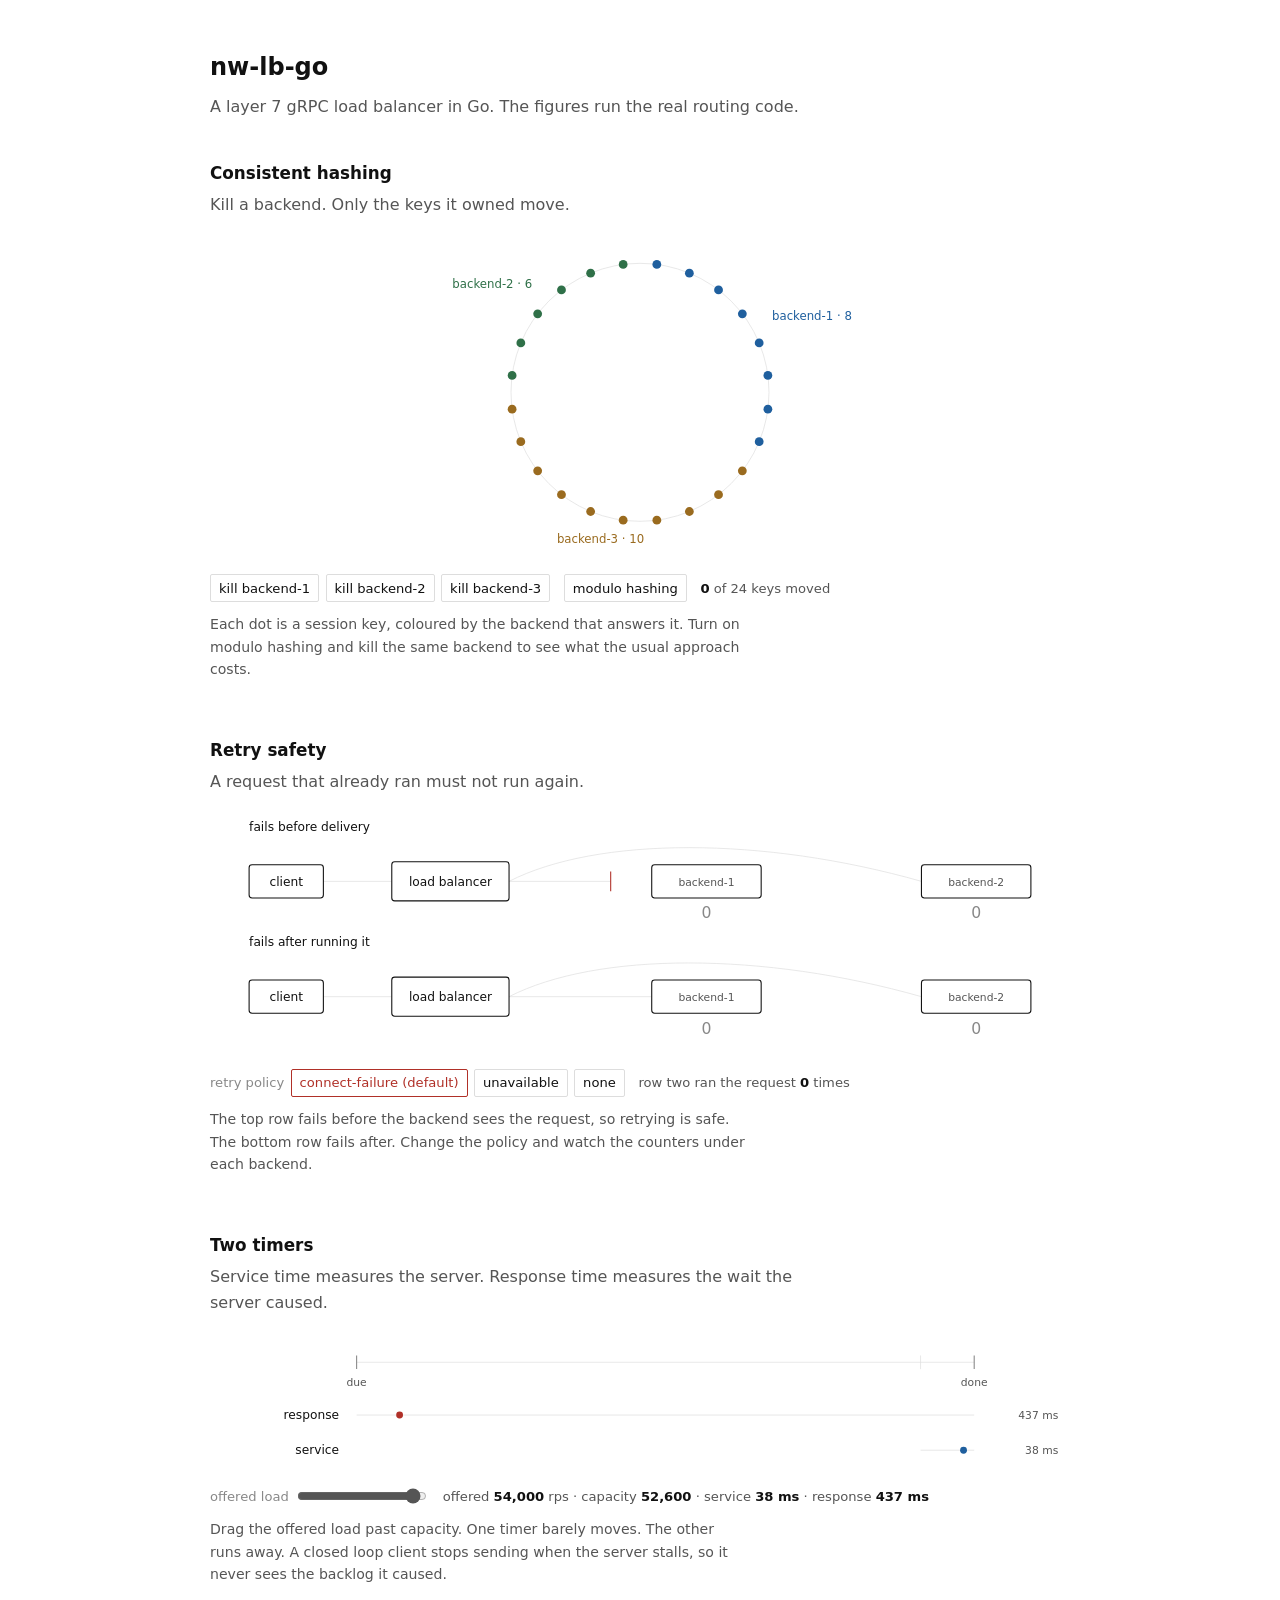
==== commit d1b61224: "Building hostable visualization" ====
--- a/docs/viz/index.html
+++ b/docs/viz/index.html
@@ -5,45 +5,28 @@
 <meta name="viewport" content="width=device-width, initial-scale=1">
 <title>nw-lb-go</title>
 <meta name="description" content="Three interactive figures from a Go layer-7 gRPC load balancer: consistent hashing, retry safety, and how its latency was measured.">
-<style>/* TikZ-flavoured design tokens.
+<style>/* One font, white ground, ink and three signal colours. Nothing else.
  *
- * The look comes from restraint: hairline strokes, exact geometry, a serif face for labels, and a
- * palette of four muted accents used sparingly. Everything is a custom property so a diagram never
- * hard-codes a colour.
- *
- * This page is light only, on purpose: it is a technical drawing on paper, and the ink weights and
- * washes below are tuned for that ground. It therefore paints its own background and declares
- * color-scheme, so it holds its appearance on a dark host instead of borrowing one. */
+ * Light only and deliberately so: it paints its own background and declares color-scheme, so it
+ * keeps its appearance inside a dark host rather than borrowing one. */
 
 :root {
-  --paper: #fdfdfb;
-  --ink: #1c1c1a;
-  --ink-soft: #55534e;
-  --ink-faint: #8a8781;
-  --rule: #c9c6bf;
-  --rule-faint: #e4e1da;
-
-  /* Four accents, desaturated so they read as ink-on-paper rather than UI chrome. */
-  --accent-blue: #2b5f8e;
-  --accent-red: #a33b32;
-  --accent-green: #3d7350;
-  --accent-amber: #a8762c;
-
-  --blue-wash: #2b5f8e18;
-  --red-wash: #a33b3218;
-  --green-wash: #3d735018;
-  --amber-wash: #a8762c18;
-
-  /* TikZ line weights: thin / semithick / thick. */
+  --bg: #ffffff;
+  --ink: #111111;
+  --ink-soft: #555555;
+  --ink-faint: #888888;
+  --rule: #dddddd;
+
+  /* Colour is only ever used to mean something: normal, failure, recovered. */
+  --accent-blue: #1f5f9e;
+  --accent-red: #b03028;
+  --accent-green: #2f7048;
+  --accent-amber: #9a6b1f;
+
   --w-thin: 0.7;
   --w-semi: 1.1;
-  --w-thick: 1.7;
-
-  --serif: "Latin Modern Roman", "Computer Modern Serif", Palatino, "Palatino Linotype",
-    "Book Antiqua", Georgia, "Times New Roman", serif;
-  --mono: "SF Mono", "JetBrains Mono", Menlo, Consolas, "Liberation Mono", monospace;
-
-  --measure: 68ch;
+
+  --font: system-ui, -apple-system, "Segoe UI", Roboto, Helvetica, Arial, sans-serif;
 
   color-scheme: light;
 }
@@ -52,81 +35,46 @@
 
 body {
   margin: 0;
-  background: var(--paper);
+  background: var(--bg);
   color: var(--ink);
-  font-family: var(--serif);
-  font-size: 17px;
-  line-height: 1.65;
-  -webkit-font-smoothing: antialiased;
+  font-family: var(--font);
+  font-size: 16px;
+  line-height: 1.6;
 }
 
 .wrap {
-  max-width: 1040px;
+  max-width: 900px;
   margin: 0 auto;
-  padding: 4rem 1.5rem 6rem;
+  padding: 3rem 1.25rem 5rem;
 }
 
-header.masthead {
-  border-bottom: 1px solid var(--rule);
-  padding-bottom: 2rem;
-  margin-bottom: 3rem;
-}
-
 h1 {
-  font-size: 2.2rem;
-  font-weight: 400;
-  letter-spacing: -0.01em;
-  margin: 0 0 0.4rem;
+  font-size: 1.5rem;
+  font-weight: 600;
+  margin: 0 0 0.5rem;
 }
 
 .subtitle {
   color: var(--ink-soft);
+  margin: 0 0 2.5rem;
+  max-width: 60ch;
+}
+
+.masthead .meta,
+footer.colophon { display: none; }
+
+section.figure { margin: 0 0 3.5rem; }
+
+.figure > h2 {
   font-size: 1.05rem;
-  margin: 0;
-  max-width: var(--measure);
-}
-
-.masthead .meta {
-  margin-top: 1.2rem;
-  font-family: var(--mono);
-  font-size: 0.78rem;
-  color: var(--ink-faint);
-  letter-spacing: 0.02em;
-}
-
-section.figure {
-  margin: 0 0 4.5rem;
-  scroll-margin-top: 2rem;
-}
-
-.figure > h2 {
-  font-size: 1.35rem;
-  font-weight: 400;
-  margin: 0 0 0.5rem;
-  display: flex;
-  align-items: baseline;
-  gap: 0.7rem;
-}
-
-.figure > h2 .num {
-  font-family: var(--mono);
-  font-size: 0.72rem;
-  color: var(--ink-faint);
-  letter-spacing: 0.08em;
-  text-transform: uppercase;
+  font-weight: 600;
+  margin: 0 0 0.35rem;
 }
 
 .figure > .lede {
   color: var(--ink-soft);
-  margin: 0 0 1.4rem;
-  max-width: var(--measure);
-}
-
-.stage {
-  border: 1px solid var(--rule);
-  background: var(--paper);
-  border-radius: 2px;
-  overflow: hidden;
+  margin: 0 0 1rem;
+  max-width: 60ch;
 }
 
 .stage svg {
@@ -135,108 +83,67 @@
   height: auto;
 }
 
-/* Controls read as a caption strip, not a toolbar. */
 .controls {
-  border-top: 1px solid var(--rule-faint);
-  padding: 0.75rem 1rem;
   display: flex;
   flex-wrap: wrap;
   align-items: center;
-  gap: 0.55rem 0.9rem;
-  font-family: var(--mono);
-  font-size: 0.78rem;
+  gap: 0.5rem 0.85rem;
+  margin-top: 0.5rem;
+  font-size: 0.82rem;
 }
 
-.controls .group {
-  display: flex;
-  align-items: center;
-  gap: 0.45rem;
-}
-
-.controls .label {
-  color: var(--ink-faint);
-  letter-spacing: 0.04em;
-}
+.controls .group { display: flex; align-items: center; gap: 0.4rem; }
+.controls .label { color: var(--ink-faint); }
 
 button.ctl {
-  font-family: var(--mono);
-  font-size: 0.78rem;
+  font: inherit;
+  font-size: 0.82rem;
   color: var(--ink);
-  background: transparent;
+  background: none;
   border: 1px solid var(--rule);
   border-radius: 2px;
-  padding: 0.22rem 0.6rem;
-  cursor: pointer;
-  transition: background 120ms ease, border-color 120ms ease;
-}
-
-button.ctl:hover { border-color: var(--ink-faint); background: var(--rule-faint); }
-button.ctl:focus-visible { outline: 2px solid var(--accent-blue); outline-offset: 1px; }
-button.ctl[aria-pressed="true"] {
-  border-color: var(--accent-red);
-  color: var(--accent-red);
-  background: var(--red-wash);
-}
-button.ctl[disabled] { opacity: 0.4; cursor: default; }
-
-input[type="range"] {
-  width: 130px;
-  accent-color: var(--accent-blue);
+  padding: 0.15rem 0.5rem;
   cursor: pointer;
 }
 
+button.ctl:hover { border-color: var(--ink-faint); }
+button.ctl:focus-visible { outline: 2px solid var(--accent-blue); outline-offset: 1px; }
+button.ctl[aria-pressed="true"] { border-color: var(--accent-red); color: var(--accent-red); }
+button.ctl[disabled] { opacity: 0.4; cursor: default; }
+
+input[type="range"] { width: 130px; accent-color: var(--ink-soft); cursor: pointer; }
+
 .readout {
-  font-family: var(--mono);
-  font-size: 0.78rem;
   color: var(--ink-soft);
   font-variant-numeric: tabular-nums;
 }
 .readout b { color: var(--ink); font-weight: 600; }
 
 .caption {
-  margin: 0.85rem 0 0;
-  font-size: 0.9rem;
+  margin: 0.7rem 0 0;
+  font-size: 0.88rem;
   color: var(--ink-soft);
-  max-width: var(--measure);
+  max-width: 60ch;
 }
 
-/* SVG primitives shared by every figure. */
+/* SVG primitives. One family throughout; the mono class survives only so the figures keep their
+ * numbers aligned. */
 .s-node { fill: none; stroke: var(--ink); stroke-width: var(--w-semi); }
 .s-node-soft { fill: none; stroke: var(--rule); stroke-width: var(--w-thin); }
 .s-wire { fill: none; stroke: var(--rule); stroke-width: var(--w-thin); }
 .s-wire-live { fill: none; stroke: var(--ink-faint); stroke-width: var(--w-semi); }
-.s-label { fill: var(--ink); font-family: var(--serif); font-size: 13px; }
-.s-label-sm { fill: var(--ink-soft); font-family: var(--serif); font-size: 11px; }
-.s-mono { fill: var(--ink-soft); font-family: var(--mono); font-size: 10.5px; }
+.s-label { fill: var(--ink); font-family: var(--font); font-size: 12.5px; }
+.s-label-sm { fill: var(--ink-soft); font-family: var(--font); font-size: 11px; }
+.s-mono { fill: var(--ink-soft); font-family: var(--font); font-size: 11px; font-variant-numeric: tabular-nums; }
 .s-dead { stroke: var(--accent-red); }
 .s-muted { opacity: 0.32; }
 
 .pkt { pointer-events: none; }
 
-footer.colophon {
-  border-top: 1px solid var(--rule);
-  margin-top: 2rem;
-  padding-top: 1.5rem;
-  color: var(--ink-faint);
-  font-size: 0.85rem;
-}
-footer.colophon a { color: var(--accent-blue); }
-
-@media (prefers-reduced-motion: reduce) {
-  .motion-note { display: block; }
-}
-.motion-note {
-  display: none;
-  font-family: var(--mono);
-  font-size: 0.75rem;
-  color: var(--ink-faint);
-  margin-top: 0.5rem;
-}
+.motion-note { display: none; }
 
 @media (max-width: 640px) {
-  body { font-size: 16px; }
-  .wrap { padding: 2.5rem 1rem 4rem; }
-  h1 { font-size: 1.7rem; }
+  .wrap { padding: 2rem 1rem 3rem; }
 }
 </style>
 </head>
@@ -246,11 +153,8 @@
 <header class="masthead">
   <h1>nw-lb-go</h1>
   <p class="subtitle">
-    A layer 7 gRPC load balancer in Go. Three things about it were worth drawing.
-    The figures run the real routing code, so what you see is what it does.
+    A layer 7 gRPC load balancer in Go. The figures run the real routing code.
   </p>
-  <p class="meta">Go 1.25 · grpc-go 1.83 · p99 under 200 ms to 50k rps</p>
-  <p class="motion-note">Reduced motion is on, so packets move sparingly. The controls still work.</p>
 </header>
 
 <main id="figures"></main>
@@ -608,11 +512,7 @@
   function mountAll(root) {
     registry.forEach((fig, i) => {
       const section = html("section", { class: "figure", id: fig.id });
-      const h = html("h2", null, [
-        html("span", { class: "num", text: "Fig. " + (i + 1) }),
-        document.createTextNode(fig.title),
-      ]);
-      section.appendChild(h);
+      section.appendChild(html("h2", { text: fig.title }));
       if (fig.lede) section.appendChild(html("p", { class: "lede", text: fig.lede }));
 
       const stageEl = html("div", { class: "stage" });
@@ -649,12 +549,12 @@
 
 
 /* ---- ring ---- */
-/* Fig. ring — the consistent hash ring under failure.
+/* Fig. ring — kill a backend, and only its keys move.
  *
- * The whole argument of the figure is a comparison: killing a backend under consistent hashing
- * moves only the keys that backend owned, and killing the same backend under hash(key) % N moves
- * nearly everything. Both modes are computed from the same 48 keys and the same X.Ring, so the
- * contrast is measured on screen rather than asserted. */
+ * One circle, twenty-four key dots, three backend labels. Nothing else is drawn, because nothing
+ * else is being argued. Routing is the real X.Ring; modulo mode is a real hash(key) mod liveCount.
+ * The only motion in the figure is a remap: dots whose owner actually changed slide along the ring
+ * to their new owner and take its colour. Every other dot holds still. */
 NWLB.register({
   id: "ring",
   title: 'Consistent hashing',
@@ -664,38 +564,37 @@
     'Each dot is a session key, coloured by the backend that answers it. Turn on modulo hashing and kill the same backend to see what the usual approach costs.',
 
   mount: function (stageEl, controlsEl, X) {
+    /* element count: 25 drawn elements — 1 ring circle + 24 key dots. Static text: 3 labels, one
+     * per backend; the number in each is a live count, not a caption. The flight arcs below are
+     * stroke-less geometry carriers cut from the same circle at the same radius — PacketPool needs
+     * a <path> to walk, and a <circle> cannot be walked in part — so they draw no ink, and the
+     * packets riding them are moving, not static. */
+
     /* ------------------------------------------------------------------ geometry */
-    var W = 880, H = 452;
-    var CX = 290, CY = 240;
-    var R = 156;            // the ring proper
-    var RK = 140;           // key dots, just inside it
-    var R_BAND = R + 5.5;   // ownership band
-    var R_T0 = R + 9.5, R_T1 = R + 18;   // virtual-node comb
+    var W = 880, H = 340;
+    var CX = 440, CY = 162;
+    var R = 132;              // the ring; the key dots sit on it
+    var RL = R + 24;          // backend labels, just outside it
     var TAU = Math.PI * 2;
-    var VNODES = 28;        // per backend, weight 100
-    var NKEYS = 48;
-    var DOT_R = 2.6;        // key dot; adjacent dots are 6.66 units apart
-
-    var PX0 = 520, PX1 = 856;            // right-hand panel
-    var ROW_Y = [96, 144, 192];
-    var GRID_X = 520, GRID_Y = 274, CELL = 11, PITCH = 15, COLS = 8;
+    var NKEYS = 24;
+    var VNODES = 3;           // per backend: few enough that each backend owns one visible arc
+    var DOT = 4.5;
 
     var BE = [
-      { id: "backend-1", col: "var(--accent-blue)", wash: "var(--blue-wash)" },
-      { id: "backend-2", col: "var(--accent-green)", wash: "var(--green-wash)" },
-      { id: "backend-3", col: "var(--accent-amber)", wash: "var(--amber-wash)" }
+      { id: "backend-1", col: "var(--accent-blue)" },
+      { id: "backend-2", col: "var(--accent-green)" },
+      { id: "backend-3", col: "var(--accent-amber)" }
     ];
     var DEAD = "var(--accent-red)";
     var FAINT = "var(--ink-faint)";
-    var RULE = "var(--rule)";
     var THIN = "var(--w-thin)";
 
     var live = [true, true, true];
     var modulo = false;
 
     /* --------------------------------------------------------------------- model */
-    // Membership is every configured backend — exactly as in internal/hashring. Health never
-    // rebuilds the ring; it only filters the ordered candidates below.
+    // Membership is every configured backend, exactly as in internal/hashring: health never
+    // rebuilds the ring, it only filters the clockwise scan.
     var ring = new X.Ring(
       BE.map(function (b) { return { id: b.id, weight: 100 }; }),
       VNODES
@@ -708,18 +607,13 @@
     function py(a, r) { return CY + r * Math.sin(a); }
     function f2(n) { return n.toFixed(2); }
 
-    // Clockwise arc (screen clockwise = increasing angle, since y grows downwards).
+    // Clockwise arc: y grows downwards, so increasing angle is clockwise on screen.
     function arcD(a0, a1, r) {
       var d = a1 - a0;
       if (d <= 0) d += TAU;
-      var large = d > Math.PI ? 1 : 0;
       return "M" + f2(px(a0, r)) + " " + f2(py(a0, r)) +
-        " A" + r + " " + r + " 0 " + large + " 1 " + f2(px(a1, r)) + " " + f2(py(a1, r));
-    }
-    function arcSpan(a0, a1) {
-      var d = a1 - a0;
-      if (d <= 0) d += TAU;
-      return d;
+        " A" + r + " " + r + " 0 " + (d > Math.PI ? 1 : 0) + " 1 " +
+        f2(px(a1, r)) + " " + f2(py(a1, r));
     }
 
     function liveCount() {
@@ -728,537 +622,224 @@
       return n;
     }
 
-    // The clockwise scan: first live virtual node at or after the key's position. Falls back to the
-    // raw ring owner when nothing is live, which is the balancer's fail-open ladder.
-    function effOwnerFrom(start) {
-      var n = pts.length;
-      for (var i = 0; i < n; i++) {
-        var j = (start + i) % n;
-        var bi = idxOf[pts[j].id];
-        if (live[bi]) return { bi: bi, pi: j };
-      }
-      return { bi: idxOf[pts[start].id], pi: start };
-    }
-
     function ownerOf(k) {
-      var start = ring.indexFor(k.id);
-      if (!modulo) return effOwnerFrom(start);
-      // hash(key) % live — ring position is not consulted at all.
+      var i;
+      if (!modulo) {
+        // The clockwise scan: first live virtual node at or after the key.
+        for (i = 0; i < pts.length; i++) {
+          var bi = idxOf[pts[(k.ai + i) % pts.length].id];
+          if (live[bi]) return bi;
+        }
+        return idxOf[pts[k.ai].id];       // nothing healthy: fail open to the ring's own answer
+      }
       var lc = liveCount();
-      var bi;
-      if (lc === 0) {
-        bi = k.h % 3;
-      } else {
-        var order = [];
-        for (var i = 0; i < 3; i++) if (live[i]) order.push(i);
-        bi = order[k.h % lc];
-      }
-      // Purely a visual anchor: the nearest virtual node of the chosen backend, so a remapped dot
-      // has somewhere on the ring to fly to.
-      var pi = start;
-      for (var j = 0; j < pts.length; j++) {
-        var q = (start + j) % pts.length;
-        if (idxOf[pts[q].id] === bi) { pi = q; break; }
-      }
-      return { bi: bi, pi: pi };
-    }
-
-    // Session keys, drawn deterministically, then thinned by two rules: at most one key per virtual
-    // node arc, and a per-backend cap that starts the three roughly even. Both are there because
-    // core.js's 32-bit FNV variant hashes "id#i" into a few enormous arcs; sampled raw, one backend
-    // takes half the keys in one contiguous block, which is the behaviour of a ring WITHOUT virtual
-    // nodes and the opposite of what this figure is about. The Go ring — xxhash, 200 virtual nodes —
-    // interleaves, and measured 26/28/35 per cent across three backends. Routing is never faked:
-    // every owner below comes out of the real ring.
-    var QUOTA = [17, 16, 15];
-    var rnd = X.rng(0x5eed1a);
+      if (lc === 0) return k.h % 3;
+      var order = [];
+      for (i = 0; i < 3; i++) if (live[i]) order.push(i);
+      return order[k.h % lc];             // the slots renumber on every failure
+    }
+
+    // Twenty-four session keys, drawn deterministically and taken as they come. Seed 0x2a splits
+    // 8/6/10 across the three backends with each backend holding one contiguous arc, which is what
+    // three virtual nodes apiece buys; no key is filtered to make that happen.
+    var rnd = X.rng(0x2a);
     var HEX = "0123456789abcdef";
-    var keys = [];
-    var taken = [0, 0, 0];
-    var usedArc = {};
-    var seen = {};
-    var guard = 0;
-    while (keys.length < NKEYS && guard < 40000) {
+    var keys = [], seen = {}, guard = 0;
+    while (keys.length < NKEYS && guard < 20000) {
       guard++;
       var s = "sess-";
       for (var q = 0; q < 4; q++) s += HEX[Math.floor(rnd() * 16)];
       if (seen[s]) continue;
-      var arc = ring.indexFor(s);
-      if (usedArc[arc]) continue;
-      var bi0 = effOwnerFrom(arc).bi;
-      if (taken[bi0] >= QUOTA[bi0]) continue;
       seen[s] = 1;
-      usedArc[arc] = 1;
-      taken[bi0]++;
-      keys.push({ id: s, h: X.hash32(s), ang: 0, owner: 0, remapped: false, inFlight: false });
-    }
-
-    // Positions are drawn in rank order: every virtual node and every key takes an equal slice of
-    // the circle, in hash order, keys ahead of the node that owns them. A monotone reparametrisation
-    // preserves every ordering this figure argues about — who follows whom clockwise — while
-    // keeping the comb even and the dots apart.
-    var items = [];
+      keys.push({ id: s, h: X.hash32(s), ai: ring.indexFor(s), owner: 0, flying: false });
+    }
+    // Hash order becomes angular order, so a key's neighbours on screen are its neighbours on the
+    // ring: an owner's keys land in one arc, and a remap really does travel clockwise.
+    keys.sort(function (a, b) { return a.h - b.h; });
     var i;
-    for (i = 0; i < pts.length; i++) items.push({ h: pts[i].h, k: 0, i: i });
-    for (i = 0; i < keys.length; i++) items.push({ h: keys[i].h, k: 1, i: i });
-    items.sort(function (a, b) { return (a.h - b.h) || (b.k - a.k); });
-
-    var SLOT = TAU / items.length;
-    var pointAng = new Array(pts.length);
-    for (i = 0; i < items.length; i++) {
-      var slotAng = -Math.PI / 2 + (i + 0.5) * SLOT;
-      if (items[i].k) keys[items[i].i].ang = slotAng;
-      else pointAng[items[i].i] = slotAng;
-    }
-    keys.sort(function (a, b) { return a.ang - b.ang; });
+    for (i = 0; i < NKEYS; i++) {
+      var k = keys[i];
+      k.ang = -Math.PI / 2 + (i + 0.5) * (TAU / NKEYS);
+      k.owner = ownerOf(k);
+    }
 
     /* ---------------------------------------------------------------------- stage */
     var svg = X.stage(W, H,
-      "A consistent hash ring. Ticks around the circle are virtual nodes coloured by backend, " +
-      "forty-eight session key dots sit inside it in the colour of their current owner, and a panel " +
-      "on the right counts the keys each backend holds and marks the keys remapped by the last " +
-      "change. Killing a backend moves only the keys it owned; switching to modulo hashing moves " +
-      "nearly all of them.");
+      "A ring of twenty-four session key dots, each filled with the colour of the backend that " +
+      "answers it, with the three backends named outside the arcs they own. Killing a backend " +
+      "moves only its own dots; modulo hashing moves nearly all of them.");
     stageEl.appendChild(svg);
 
-    var gRing = X.el("g"), gBand = X.el("g"), gTicks = X.el("g"), gCentre = X.el("g");
-    var gLead = X.el("g"), gArcs = X.el("g"), gDots = X.el("g"), gPkt = X.el("g");
-    var gPanel = X.el("g");
-    [gRing, gBand, gTicks, gCentre, gLead, gArcs, gDots, gPkt, gPanel].forEach(function (g) {
-      svg.appendChild(g);
+    var gArcs = X.el("g"), gDots = X.el("g"), gPkt = X.el("g"), gLab = X.el("g");
+    svg.appendChild(X.el("circle", { cx: CX, cy: CY, r: R, class: "s-node-soft" }));
+    [gArcs, gDots, gPkt, gLab].forEach(function (g) { svg.appendChild(g); });
+
+    for (i = 0; i < NKEYS; i++) {
+      keys[i].dot = X.el("circle", {
+        cx: f2(px(keys[i].ang, R)), cy: f2(py(keys[i].ang, R)), r: DOT,
+        fill: BE[keys[i].owner].col
+      });
+      gDots.appendChild(keys[i].dot);
+    }
+
+    // One label per backend, parked at the angular centre of the arc it owns when all three are up.
+    // Fixed for the life of the figure: a label that chased its arc would be a second moving thing.
+    var labels = BE.map(function (b, bi) {
+      var sx = 0, sy = 0;
+      for (var j = 0; j < NKEYS; j++) {
+        if (keys[j].owner !== bi) continue;
+        sx += Math.cos(keys[j].ang); sy += Math.sin(keys[j].ang);
+      }
+      var a = Math.atan2(sy, sx), c = Math.cos(a);
+      return X.el("text", {
+        x: f2(px(a, RL)), y: f2(py(a, RL) + 4), class: "s-mono",
+        style: "font-size: 12px",
+        "text-anchor": c > 0.35 ? "start" : c < -0.35 ? "end" : "middle"
+      });
     });
-
-    gRing.appendChild(X.el("circle", { cx: CX, cy: CY, r: R, class: "s-node-soft" }));
-    // Origin of the hash space, at twelve o'clock.
-    gRing.appendChild(X.el("line", {
-      x1: CX, y1: CY - R - 18, x2: CX, y2: CY - R - 27, class: "s-node"
-    }));
-    gRing.appendChild(X.text(CX, CY - R - 33, "0 / 2³²", "s-mono", { "text-anchor": "middle" }));
-    gRing.appendChild(X.el("path", {
-      d: arcD(-1.16, -0.74, R + 30), fill: "none", stroke: FAINT,
-      "stroke-width": THIN, "marker-end": "url(#ah-faint)"
-    }));
-    gRing.appendChild(X.text(444, 128, "clockwise", "s-label-sm"));
-
-    // Ownership band: one arc per virtual node, spanning from the previous node to this one. The
-    // geometry is fixed for the life of the figure because ring membership never changes — only the
-    // colour moves, when a dead node's arc is absorbed by the next live one.
-    var bandPaths = [];
-    for (i = 0; i < pts.length; i++) {
-      var a0 = pointAng[(i - 1 + pts.length) % pts.length];
-      var a1 = pointAng[i];
-      var span = arcSpan(a0, a1);
-      if (span <= 0.004 || span >= TAU - 0.004) { bandPaths.push(null); continue; }
-      var bp = X.el("path", {
-        d: arcD(a0, a1, R_BAND), fill: "none", "stroke-width": 3.6,
-        "stroke-linecap": "butt", opacity: 0.55
-      });
-      gBand.appendChild(bp);
-      bandPaths.push(bp);
-    }
-
-    // Virtual-node comb.
-    var tickEls = [];
-    for (i = 0; i < pts.length; i++) {
-      var ta = pointAng[i];
-      var tick = X.el("line", {
-        x1: f2(px(ta, R_T0)), y1: f2(py(ta, R_T0)),
-        x2: f2(px(ta, R_T1)), y2: f2(py(ta, R_T1)),
-        "stroke-width": THIN
-      });
-      gTicks.appendChild(tick);
-      tickEls.push(tick);
-    }
-
-    // Key dots and their leaders out to the arc that owns them.
-    for (i = 0; i < keys.length; i++) {
-      var k = keys[i];
-      k.x = px(k.ang, RK);
-      k.y = py(k.ang, RK);
-      k.lead = X.el("line", {
-        x1: f2(px(k.ang, RK + 4)), y1: f2(py(k.ang, RK + 4)),
-        x2: f2(px(k.ang, R + 1)), y2: f2(py(k.ang, R + 1)),
-        "stroke-width": THIN
-      });
-      k.dot = X.el("circle", { cx: f2(k.x), cy: f2(k.y), r: DOT_R, "stroke-width": THIN });
-      gLead.appendChild(k.lead);
-      gDots.appendChild(k.dot);
-    }
-
-    var centre1 = X.text(CX, CY - 4, "consistent hash ring", "s-label", { "text-anchor": "middle" });
-    var centre2 = X.text(CX, CY + 15, "", "s-mono", { "text-anchor": "middle" });
-    var centre3 = X.text(CX, CY + 33, "", "s-mono", {
-      "text-anchor": "middle", style: "fill: var(--accent-amber)"
-    });
-    var ruleLine = X.text(CX, 436, "", "s-label-sm", { "text-anchor": "middle" });
-    gCentre.appendChild(centre1);
-    gCentre.appendChild(centre2);
-    gCentre.appendChild(centre3);
-    gCentre.appendChild(ruleLine);
-
-    var ambLabel = X.text(0, 0, "", "s-mono", { "text-anchor": "middle", opacity: 0 });
-    gCentre.appendChild(ambLabel);
-
-    /* ---------------------------------------------------------------------- panel */
-    var STYLE_FAINT = "fill: var(--ink-faint)";
-    gPanel.appendChild(X.text(PX0, 66, "backends", "s-mono", { style: STYLE_FAINT }));
-    gPanel.appendChild(X.text(PX1, 66, "48 session keys", "s-mono", {
-      style: STYLE_FAINT, "text-anchor": "end"
-    }));
-
-    var rows = [];
-    for (i = 0; i < 3; i++) {
-      var y = ROW_Y[i];
-      var rg = X.el("g");
-      rg.appendChild(X.el("rect", {
-        x: PX0, y: y - 13, width: 10, height: 10, rx: 1,
-        fill: BE[i].wash, stroke: BE[i].col, "stroke-width": "var(--w-semi)"
-      }));
-      var idT = X.text(PX0 + 20, y - 4, BE[i].id, "s-mono", {
-        style: "font-size: 12px; fill: " + BE[i].col
-      });
-      var noteT = X.text(PX0 + 120, y - 4, "", "s-mono", { style: STYLE_FAINT });
-      var cntT = X.text(PX1, y - 4, "", "s-mono", {
-        "text-anchor": "end", style: "fill: var(--ink)"
-      });
-      rg.appendChild(idT);
-      rg.appendChild(noteT);
-      rg.appendChild(cntT);
-      rg.appendChild(X.el("line", {
-        x1: PX0 + 20, y1: y + 8, x2: PX1, y2: y + 8,
-        stroke: "var(--rule-faint)", "stroke-width": 3
-      }));
-      var bar = X.el("line", {
-        x1: PX0 + 20, y1: y + 8, x2: PX0 + 20, y2: y + 8,
-        stroke: BE[i].col, "stroke-width": 3, opacity: 0.75
-      });
-      rg.appendChild(bar);
-      gPanel.appendChild(rg);
-
-      var strike = X.el("line", {
-        x1: PX0 + 18, y1: y - 8, x2: PX0 + 96, y2: y - 8,
-        stroke: DEAD, "stroke-width": THIN, display: "none"
-      });
-      gPanel.appendChild(strike);
-      rows.push({ g: rg, id: idT, note: noteT, cnt: cntT, bar: bar, strike: strike });
-    }
-
-    gPanel.appendChild(X.text(GRID_X, 262, "remapped by the last change", "s-mono", {
-      style: STYLE_FAINT
-    }));
-    var cells = [];
-    for (i = 0; i < NKEYS; i++) {
-      var cx0 = GRID_X + (i % COLS) * PITCH;
-      var cy0 = GRID_Y + Math.floor(i / COLS) * PITCH;
-      var cell = X.el("rect", {
-        x: cx0, y: cy0, width: CELL, height: CELL, rx: 1,
-        fill: "none", stroke: RULE, "stroke-width": THIN
-      });
-      gPanel.appendChild(cell);
-      cells.push(cell);
-    }
-
-    var bigT = X.text(672, 302, "0 / 48", "s-mono", {
-      style: "font-size: 19px; fill: var(--ink)"
-    });
-    var bigSub = X.text(672, 321, "keys remapped", "s-label-sm");
-    var bigUnt = X.text(672, 341, "48 untouched", "s-mono", { style: STYLE_FAINT });
-    gPanel.appendChild(bigT);
-    gPanel.appendChild(bigSub);
-    gPanel.appendChild(bigUnt);
+    labels.forEach(function (t) { gLab.appendChild(t); });
 
     /* ------------------------------------------------------------------- painting */
-    function paintKey(k) {
-      var c = BE[k.owner].col;
-      k.dot.setAttribute("fill", c);
+    function fill(k) {
+      k.dot.setAttribute("fill", BE[k.owner].col);
       k.dot.setAttribute("stroke", "none");
-      k.dot.setAttribute("r", DOT_R);
-      k.lead.setAttribute("stroke", c);
-      k.lead.setAttribute("opacity", 0.7);
-    }
-    function holdKey(k) {
+    }
+    function hollow(k) {
       k.dot.setAttribute("fill", "none");
       k.dot.setAttribute("stroke", FAINT);
-      k.dot.setAttribute("r", DOT_R);
-      k.lead.setAttribute("stroke", RULE);
-      k.lead.setAttribute("opacity", 0.45);
-    }
-
-    function updateRing() {
-      for (var i = 0; i < pts.length; i++) {
-        var bi = idxOf[pts[i].id];
-        tickEls[i].setAttribute("stroke", live[bi] ? BE[bi].col : DEAD);
-        tickEls[i].setAttribute("opacity", live[bi] ? 0.95 : 0.85);
-        var bp = bandPaths[i];
-        if (bp) bp.setAttribute("stroke", BE[effOwnerFrom(i).bi].col);
-      }
-      gBand.setAttribute("opacity", modulo ? 0.14 : 1);
-      gTicks.setAttribute("opacity", modulo ? 0.18 : 1);
-    }
-
-    function updatePanel(moved) {
+      k.dot.setAttribute("stroke-width", THIN);
+    }
+
+    function paintLabels() {
       var counts = [0, 0, 0];
-      for (var i = 0; i < keys.length; i++) counts[keys[i].owner]++;
-      var order = [];
-      for (i = 0; i < 3; i++) if (live[i]) order.push(i);
-
-      for (i = 0; i < 3; i++) {
-        var r = rows[i];
-        r.g.setAttribute("opacity", live[i] ? 1 : 0.42);
-        r.id.style.fill = live[i] ? BE[i].col : DEAD;
-        r.strike.setAttribute("display", live[i] ? "none" : "");
-        r.cnt.textContent = counts[i] + (counts[i] === 1 ? " key" : " keys");
-        r.bar.setAttribute("x2", f2(PX0 + 20 + (counts[i] / NKEYS) * (PX1 - PX0 - 20)));
-        if (modulo) {
-          var pos = order.indexOf(i);
-          r.note.textContent = live[i] ? "index " + pos : "removed";
-        } else {
-          r.note.textContent = live[i] ? VNODES + " vnodes" : "vnodes skipped";
-        }
-      }
-
-      for (i = 0; i < keys.length; i++) {
-        var c = cells[i];
-        if (keys[i].remapped) {
-          c.setAttribute("fill", DEAD);
-          c.setAttribute("fill-opacity", 0.5);
-          c.setAttribute("stroke", DEAD);
-        } else {
-          c.setAttribute("fill", "none");
-          c.setAttribute("stroke", RULE);
-        }
-      }
-
-      var pct = Math.round((moved / NKEYS) * 100);
-      bigT.textContent = moved + " / " + NKEYS;
-      bigT.style.fill = moved > NKEYS / 2 ? DEAD : "var(--ink)";
-      bigSub.textContent = "keys remapped (" + pct + "%)";
-      bigUnt.textContent = (NKEYS - moved) + " untouched";
-      ro.innerHTML = "keys remapped: <b>" + moved + "</b> of " + NKEYS + " (" + pct +
-        "%) &middot; untouched: <b>" + (NKEYS - moved) + "</b>";
-    }
-
-    function updateMode() {
-      var lc = liveCount();
-      if (modulo) {
-        centre1.textContent = "modulo hashing";
-        centre2.textContent = lc === 0
-          ? "hash(key) mod 3 configured"
-          : "hash(key) mod " + lc + " live";
-        ruleLine.textContent = "the ring is not consulted: the slots renumber on every failure";
-      } else {
-        centre1.textContent = "consistent hash ring";
-        centre2.textContent = pts.length + " virtual nodes · 3 backends";
-      }
-      centre3.textContent = lc === 0 ? "no healthy backend → fail open" : "";
+      for (var j = 0; j < NKEYS; j++) counts[keys[j].owner]++;
+      for (var b = 0; b < 3; b++) {
+        labels[b].textContent = BE[b].id + " · " + counts[b];
+        labels[b].style.fill = live[b] ? BE[b].col : DEAD;
+      }
     }
 
     /* ------------------------------------------------------------------- movement */
-    var pool = new X.PacketPool(gPkt, { r: 3 });
-    var arcFree = [], arcUsed = [];
-    var busy = 0;
-
-    function takeArc(stroke, op) {
-      var p = arcFree.pop();
-      if (!p) {
-        p = X.el("path", { fill: "none", "stroke-width": THIN });
-        gArcs.appendChild(p);
-      }
-      p.style.display = "";
-      p.setAttribute("stroke", stroke);
-      p.setAttribute("opacity", op);
-      arcUsed.push(p);
+    var pool = new X.PacketPool(gPkt, { r: DOT });
+    var free = [], used = [];
+
+    function takeArc() {
+      var p = free.pop();
+      if (!p) { p = X.el("path", { fill: "none", stroke: "none" }); gArcs.appendChild(p); }
+      used.push(p);
       return p;
     }
     function releaseArc(p) {
-      p.style.display = "none";
-      var i = arcUsed.indexOf(p);
-      if (i >= 0) arcUsed.splice(i, 1);
-      arcFree.push(p);
-    }
-    function releaseAllArcs() {
-      for (var i = arcUsed.length - 1; i >= 0; i--) {
-        arcUsed[i].style.display = "none";
-        arcFree.push(arcUsed[i]);
-      }
-      arcUsed.length = 0;
-    }
-
-    var pulse = null;
+      var j = used.indexOf(p);
+      if (j >= 0) used.splice(j, 1);
+      free.push(p);
+    }
     function stopAll() {
       pool.clear();
-      releaseAllArcs();
-      busy = 0;
-      ambHide = -1;
-      ambLabel.setAttribute("opacity", 0);
-      if (pulse) { pulse.k.dot.setAttribute("r", DOT_R); pulse = null; }
-      for (var i = 0; i < keys.length; i++) {
-        if (keys[i].inFlight) { keys[i].inFlight = false; paintKey(keys[i]); }
-      }
-    }
-
-    // A remap: the dot's ownership walks clockwise along the ring to the virtual node that has just
-    // taken it over. Every key that did not change owner is never touched.
-    function fly(k, o) {
-      var a1 = pointAng[o.pi];
-      var span = arcSpan(k.ang, a1);
-      if (span < 0.02) { paintKey(k); return; }
-      k.inFlight = true;
-      holdKey(k);
-      var p = takeArc(BE[o.bi].col, 0.5);
-      p.setAttribute("d", arcD(k.ang, a1, RK));
+      for (var j = used.length - 1; j >= 0; j--) free.push(used[j]);
+      used.length = 0;
+      for (j = 0; j < NKEYS; j++) {
+        if (keys[j].flying) { keys[j].flying = false; fill(keys[j]); }
+      }
+    }
+
+    // Where a remapped key travels to: the first dot clockwise that the new owner now answers.
+    // Under consistent hashing that is the head of the neighbouring arc, so a dead backend's keys
+    // sweep forward together; under modulo it is wherever the renumbering happened to land.
+    function destOf(idx) {
+      var o = keys[idx].owner;
+      for (var s = 1; s < NKEYS; s++) {
+        var j = (idx + s) % NKEYS;
+        if (keys[j].owner === o) return keys[j].ang;
+      }
+      return null;
+    }
+
+    function fly(idx) {
+      var k = keys[idx];
+      var a1 = destOf(idx);
+      if (a1 === null) { fill(k); return; }
+      var p = takeArc();
+      p.setAttribute("d", arcD(k.ang, a1, R));
       var len = p.getTotalLength();
-      busy++;
+      if (len < 1) { fill(k); return; }
+      k.flying = true;
+      hollow(k);
       pool.spawn(p, {
-        speed: Math.max(24, len / 0.85),
-        fill: BE[o.bi].col,
-        r: 3.2,
+        speed: len / Math.max(0.55, len / 420),
+        fill: BE[k.owner].col,
         onArrive: function () {
           releaseArc(p);
-          k.inFlight = false;
-          paintKey(k);
-          if (busy > 0) busy--;
+          k.flying = false;
+          fill(k);
         }
-      }).step(0);   // place it on the path now, so a recycled dot never flashes at its old position
-    }
-
-    function apply(silent) {
+      }).step(0);   // seat it on the path now, so a recycled dot never flashes at its old position
+    }
+
+    function apply() {
       stopAll();
-      var moved = 0;
-      for (var i = 0; i < keys.length; i++) {
-        var k = keys[i];
-        var o = ownerOf(k);
-        if (silent) {
-          k.owner = o.bi;
-          k.remapped = false;
-          paintKey(k);
-          continue;
-        }
-        if (o.bi !== k.owner) {
-          k.owner = o.bi;
-          k.remapped = true;
-          moved++;
-          fly(k, o);
-        } else {
-          k.remapped = false;
-        }
-      }
-      updateRing();
-      updateMode();
-      updatePanel(moved);
+      var moved = 0, j;
+      var next = [];
+      for (j = 0; j < NKEYS; j++) next.push(ownerOf(keys[j]));
+      for (j = 0; j < NKEYS; j++) {
+        if (next[j] !== keys[j].owner) { keys[j].owner = next[j]; keys[j].changed = true; moved++; }
+        else keys[j].changed = false;
+      }
+      for (j = 0; j < NKEYS; j++) {
+        if (!keys[j].changed) continue;
+        if (X.reduced) fill(keys[j]); else fly(j);
+      }
+      paintLabels();
+      ro.innerHTML = "<b>" + moved + "</b> of " + NKEYS + " keys moved";
     }
 
     /* ------------------------------------------------------------------- controls */
-    var ro = X.readout("");
-
-    var killBtns = BE.map(function (b, i) {
+    var ro = X.readout("<b>0</b> of " + NKEYS + " keys moved");
+
+    var killBtns = BE.map(function (b, bi) {
       return X.button("kill " + b.id, function (btn) {
-        live[i] = !live[i];
-        btn.textContent = (live[i] ? "kill " : "restore ") + b.id;
-        btn.setAttribute("aria-pressed", String(!live[i]));
-        apply(false);
+        live[bi] = !live[bi];
+        btn.textContent = (live[bi] ? "kill " : "restore ") + b.id;
+        btn.setAttribute("aria-pressed", String(!live[bi]));
+        apply();
       }, { pressed: false });
     });
 
     var modBtn = X.button("modulo hashing", function (btn) {
       modulo = !modulo;
       btn.setAttribute("aria-pressed", String(modulo));
-      apply(false);
+      apply();
     }, { pressed: false });
 
-    controlsEl.appendChild(X.group([X.label("failure")].concat(killBtns)));
-    controlsEl.appendChild(X.group([X.label("routing"), modBtn]));
+    controlsEl.appendChild(X.group(killBtns));
+    controlsEl.appendChild(X.group([modBtn]));
     controlsEl.appendChild(ro);
 
-    /* ----------------------------------------------------------------------- loop */
-    var clock = 0, since = 0, ambHide = -1, ambIdx = 0;
-    var period = X.reduced ? 4.5 : 1.15;
-
-    // Ambient traffic: one key at a time is looked up, so the clockwise scan is always on show.
-    function ambient() {
-      var k = keys[ambIdx % keys.length];
-      ambIdx++;
-      if (k.inFlight) return;
-      pulse = { k: k, t: 0 };
-      ambLabel.setAttribute("x", f2(px(k.ang, RK - 26)));
-      ambLabel.setAttribute("y", f2(py(k.ang, RK - 26) + 3.5));
-      ambLabel.textContent = k.id;
-      ambLabel.setAttribute("opacity", 0.85);
-      ambHide = clock + 1.0;
-      if (modulo) return;   // no ring scan happens under modulo hashing
-      var o = ownerOf(k);
-      var a1 = pointAng[o.pi];
-      if (arcSpan(k.ang, a1) < 0.02) return;
-      var p = takeArc(FAINT, 0.45);
-      p.setAttribute("d", arcD(k.ang, a1, RK));
-      var len = p.getTotalLength();
-      pool.spawn(p, {
-        speed: Math.max(24, len / 0.7),
-        fill: "var(--ink)",
-        r: 2.6,
-        onArrive: function () { releaseArc(p); }
-      }).step(0);
-    }
-
-    apply(true);
+    paintLabels();
 
     return {
-      step: function (dt) {
-        clock += dt;
-        pool.step(dt);
-
-        if (pulse) {
-          pulse.t += dt;
-          var f = 1 - pulse.t / 0.55;
-          if (f <= 0) {
-            pulse.k.dot.setAttribute("r", DOT_R);
-            pulse = null;
-          } else if (!pulse.k.inFlight) {
-            pulse.k.dot.setAttribute("r", f2(DOT_R + 2.2 * f));
-          }
-        }
-        if (ambHide > 0 && clock > ambHide) {
-          ambHide = -1;
-          ambLabel.setAttribute("opacity", 0);
-        }
-
-        if (busy > 0) { since = 0; return; }
-        since += dt;
-        if (since >= period) {
-          since = 0;
-          ambient();
-        }
-      }
+      step: function (dt) { pool.step(dt); }
     };
   }
 });
 
 
 /* ---- failover ---- */
-/* Figure: retry safety — why routing.retry_policy defaults to connect-failure.
+/* Figure: retry safety — replaying a request that already ran makes it run twice.
  *
- * Two lanes with identical topology, differing only in WHEN the first candidate fails. The whole
- * argument of the default policy lives in that difference, so the drawing puts the two cases on the
- * same grid and lets the reader compare the side-effect counters underneath the backends.
- *
- * Lane A: the connection is refused before the request lands. Nothing executed, so the replay costs
- * nothing and every policy except `none` takes it.
- * Lane B: the request lands, runs, and only then the backend dies. `unavailable` replays it and the
- * second backend runs it too — the counter reaches 2 while the client is told OK. */
+ * Two identical rows, differing only in WHEN the first backend fails. The counters under the
+ * backends carry the whole argument: the top row totals one, and the bottom row totals two as soon
+ * as the policy is loose enough to replay a request that had already been executed. */
 (function () {
   "use strict";
 
-  var W = 880, H = 406;
-  var LANE_A = 108, LANE_B = 310;
-
-  /* Lane geometry, in lane-local coordinates (x absolute, y relative to the lane axis). */
-  var CX = 28, CW = 68;          // client
-  var LBX = 140, LBW = 104;      // balancer
-  var B1X = 390, B2X = 618, BW = 112, BH = 38;
-  var CROSS = 364;               // where lane A's connection is refused
-  var RAIL1 = 70, RAIL2 = 82;    // return-wire rails, below the counters
-  var BAND = -29;                // annotation band above the backends
-  var RIGHT = 852;               // right text margin
+  var W = 880, H = 256;
+  var Y1 = 72, Y2 = 190;
+
+  var CX = 40, CW = 76;            // client
+  var LX = 186, LW = 120;          // load balancer
+  var B1 = 452, B2 = 728, BW = 112, BH = 34;
+  var STOP = 410;                  // row one is refused here, short of the first backend
 
   NWLB.register({
     id: "failover",
@@ -1268,388 +849,132 @@
       'A request that already ran must not run again.',
 
     caption:
-      'Lane A fails before the backend sees the request, so retrying is safe. Lane B fails after. Change the policy and watch the side effect counters under each backend.',
+      'The top row fails before the backend sees the request, so retrying is safe. The bottom row fails after. Change the policy and watch the counters under each backend.',
 
     mount: function (stageEl, controlsEl, X) {
+      // element count: 21 static drawn elements — 8 boxes, 6 wires, 1 red mark, 6 text labels.
+      // The four counter numbers are data values and the packets move, so neither is counted.
+
       var svg = X.stage(W, H,
-        "Two request lanes comparing gRPC retry policies. In the upper lane the connection is refused " +
-        "before the request arrives, so replaying it onto the second backend executes it once. In the " +
-        "lower lane the request is delivered and executed before the backend dies, so replaying it " +
-        "executes the same work a second time while the client is told the call succeeded.");
+        "Two rows, each a client, a load balancer and two backends, with a counter under each " +
+        "backend showing how many times the request ran there.");
       stageEl.appendChild(svg);
 
-      var gWire = X.el("g"), gNode = X.el("g"), gText = X.el("g"), gPkt = X.el("g");
+      var gWire = X.el("g"), gNode = X.el("g"), gPkt = X.el("g");
       svg.appendChild(gWire);
       svg.appendChild(gNode);
-      svg.appendChild(gText);
       svg.appendChild(gPkt);
 
-      var pool = new X.PacketPool(gPkt, { r: 3.6 });
-      var rand = X.rng(0x51de5a1);
-
-      var SPEED = X.reduced ? 120 : 205;   // user units per second
-      var HOLD = X.reduced ? 1.4 : 0.5;    // dwell at a backend
-      var GAP = X.reduced ? 4.2 : 1.5;     // pause between whole request cycles
+      var pool = new X.PacketPool(gPkt, { r: 4 });
 
       var INK = "var(--ink)";
-      var SOFT = "var(--ink-soft)";
       var FAINT = "var(--ink-faint)";
       var BLUE = "var(--accent-blue)";
       var RED = "var(--accent-red)";
-      var GREEN = "var(--accent-green)";
       var AMBER = "var(--accent-amber)";
-      var SEMI = "var(--w-semi)";
+
+      var SPEED = X.reduced ? 120 : 210;   // user units per second
+      var BEAT = X.reduced ? 1.3 : 0.6;    // dwell at a failure
+      var SETTLE = X.reduced ? 2.6 : 1.6;  // let a row's counters be read before the other moves
+      var LINGER = X.reduced ? 4.6 : 3.2;  // longer, when the count reached two
 
       /* ------------------------------------------------------------------ primitives */
 
-      function txt(x, y, s, cls, extra) {
-        var t = X.text(x, y, s, cls, extra);
-        gText.appendChild(t);
-        return t;
-      }
-
-      function node(x, y, w, h, label, boxClass, labelClass) {
-        var b = X.box(x, y, w, h, label, { boxClass: boxClass, labelClass: labelClass });
+      function box(x, y, w, h, label, labelClass) {
+        var b = X.box(x, y, w, h, label, { labelClass: labelClass });
         b.rect = b.g.querySelector("rect");
         gNode.appendChild(b.g);
         return b;
       }
 
-      // A wire is a <path> that both draws the line and carries the packets, so a dot can never
+      // A wire is the <path> that both draws the line and carries the packets, so a dot can never
       // leave its line: there is exactly one piece of geometry.
       function wire(d) {
-        var p = X.el("path", { d: d, class: "s-wire", "marker-end": "url(#ah-faint)" });
+        var p = X.el("path", { d: d, class: "s-wire" });
         gWire.appendChild(p);
-        return { el: p, on: false, lit: 0 };
-      }
-
-      // A carrying wire is promoted to .s-wire-live and tinted by whatever it is carrying, so the
-      // colour of a leg is a statement about the traffic on it, not decoration on the geometry.
-      function lightWire(w, color) {
-        if (!w.on) {
-          w.el.setAttribute("class", "s-wire-live");
-          w.el.style.stroke = color;
-          w.on = true;
+        return p;
+      }
+
+      // The counter is a bare number. It is the only thing in the drawing that changes state, so it
+      // needs no chrome to be found.
+      function counter(cx, y) {
+        var t = X.text(cx, y, "0", "s-mono", { "text-anchor": "middle" });
+        t.style.fontSize = "16px";
+        t.style.fill = FAINT;
+        gNode.appendChild(t);
+        return { el: t, n: 0 };
+      }
+
+      /* ---------------------------------------------------------------------- a row */
+
+      // Both rows carry their labels. Leaving the second row's boxes empty saved six words and cost
+      // the reader a row of blank rectangles, which reads as unfinished rather than as restraint.
+      function buildRow(y, title, refused, named) {
+        var R = { y: y };
+
+        gNode.appendChild(X.text(CX, y - 52, title, "s-label"));
+
+        R.w0 = wire("M " + (CX + CW) + " " + y + " H " + LX);
+        R.w1 = wire("M " + (LX + LW) + " " + y + " H " + (refused ? STOP : B1));
+        R.w2 = wire("M " + (LX + LW) + " " + y +
+          " C " + (LX + LW + 90) + " " + (y - 46) +
+          ", " + (B1 + 114) + " " + (y - 46) +
+          ", " + B2 + " " + y);
+
+        R.client = box(CX, y - 17, CW, 34, named ? "client" : null, "s-label");
+        R.lb = box(LX, y - 20, LW, 40, named ? "load balancer" : null, "s-label");
+        R.b1 = box(B1, y - BH / 2, BW, BH, named ? "backend-1" : null, "s-mono");
+        R.b2 = box(B2, y - BH / 2, BW, BH, named ? "backend-2" : null, "s-mono");
+
+        if (refused) {
+          gWire.appendChild(X.el("path", {
+            d: "M " + STOP + " " + (y - 10) + " V " + (y + 10), class: "s-node s-dead",
+          }));
         }
-        w.lit = -1;                       // held lit until released
-      }
-
-      function releaseWire(w, secs) {
-        if (w.on && w.lit < 0) w.lit = secs;
-      }
-
-      function darkenWire(w) {
-        w.el.setAttribute("class", "s-wire");
-        w.el.style.stroke = "";
-        w.on = false;
-        w.lit = 0;
-      }
-
-      /* --------------------------------------------------------------- side effects */
-
-      function counter(x, y) {
-        var g = X.el("g");
-        var rect = X.el("rect", {
-          x: x, y: y, width: BW, height: 26, rx: 2, class: "s-node-soft", fill: "none",
-        });
-        var cap = X.text(x + 9, y + 18, "side effects", "s-label-sm");
-        var val = X.text(x + BW - 9, y + 18, "0", "s-mono", { "text-anchor": "end" });
-        val.style.fontSize = "14px";
-        val.style.fill = FAINT;
-        g.appendChild(rect);
-        g.appendChild(cap);
-        g.appendChild(val);
-        gNode.appendChild(g);
-        return { rect: rect, val: val, n: 0, flash: 0, tone: "0" };
-      }
-
-      // Four tones: inert (never ran), amber (executing now), counted (ran once, and that is
-      // correct), wrong (this lane executed the request twice). The wrong tone is decided by the
-      // LANE total, not by one box, because the damage is that two different backends each did the
-      // work — so both boxes go red together.
-      function applyTone(c, tone) {
-        if (tone === c.tone) return;
-        c.tone = tone;
-        if (tone === "0") {
-          c.rect.style.stroke = "";
-          c.rect.style.strokeWidth = "";
-          c.val.style.fill = FAINT;
-        } else if (tone === "1") {
-          c.rect.style.stroke = "";
-          c.rect.style.strokeWidth = "";
-          c.val.style.fill = INK;
-        } else if (tone === "f") {
-          c.rect.style.stroke = AMBER;
-          c.rect.style.strokeWidth = SEMI;
-          c.val.style.fill = AMBER;
-        } else {
-          c.rect.style.stroke = RED;
-          c.rect.style.strokeWidth = SEMI;
-          c.val.style.fill = RED;
-        }
-      }
-
-      function toneFor(c, total) {
-        if (c.n === 0) return "0";
-        if (total >= 2) return "2";
-        if (c.flash > 0) return "f";
-        return "1";
-      }
-
-      function refreshCounters(L) {
-        var total = L.c1.n + L.c2.n;
-        applyTone(L.c1, toneFor(L.c1, total));
-        applyTone(L.c2, toneFor(L.c2, total));
-      }
-
-      function tickCounter(L, c) {
+
+        R.c1 = counter(B1 + BW / 2, y + 38);
+        R.c2 = counter(B2 + BW / 2, y + 38);
+        return R;
+      }
+
+      var A = buildRow(Y1, "fails before delivery", true, true);
+      var B = buildRow(Y2, "fails after running it", false, true);
+
+      /* ------------------------------------------------------------------- counters */
+
+      // The damage is that two different backends each did the work, so a row that totals two turns
+      // both of its numbers red together.
+      function paint(R) {
+        var tone = (R.c1.n + R.c2.n) >= 2 ? RED : INK;
+        R.c1.el.style.fill = R.c1.n ? tone : FAINT;
+        R.c2.el.style.fill = R.c2.n ? tone : FAINT;
+      }
+
+      function tick(R, c) {
         c.n += 1;
-        c.val.textContent = String(c.n);
-        c.flash = 0.9;
-        refreshCounters(L);
-      }
-
-      function resetCounter(c) {
-        c.n = 0;
-        c.flash = 0;
-        c.val.textContent = "0";
-      }
-
-      /* -------------------------------------------------------------------- a lane */
-
-      function buildLane(y, deliver, title) {
-        var L = { y: y, deliver: deliver, wires: [], hold: 0, after: null, next: null, done: true };
-
-        txt(CX, y - 76, title, "s-label");
-        L.status = txt(RIGHT, y - 76, "", "s-mono", { "text-anchor": "end" });
-
-        /* wires ------------------------------------------------------------------ */
-        L.wClient = wire("M " + (CX + CW) + " " + (y - 8) + " H " + LBX);
-        L.wLbRet = wire("M " + LBX + " " + (y + 8) + " H " + (CX + CW));
-        L.wPrimary = wire("M " + (LBX + LBW) + " " + (y - 8) + " H " + (deliver ? B1X : CROSS));
-        L.wRet1 = wire("M " + B1X + " " + (y + 10) +
-          " H " + (B1X - 12) + " V " + (y + RAIL1) + " H " + (LBX + LBW / 2 + 12) + " V " + (y + 22));
-        L.wRet2 = wire("M " + B2X + " " + (y + 10) +
-          " H " + (B2X - 12) + " V " + (y + RAIL2) + " H " + (LBX + LBW / 2 - 12) + " V " + (y + 22));
-
-        // The replay arc leaves the top of the balancer and passes clear over the first candidate.
-        L.wRetry = wire(
-          "M " + (LBX + LBW / 2 + 24) + " " + (y - 22) +
-          " C " + (LBX + LBW / 2 + 24) + " " + (y - 56) + ", 300 " + (y - 58) + ", 420 " + (y - 58) +
-          " C 540 " + (y - 58) + ", 620 " + (y - 58) + ", " + (B2X + BW / 2) + " " + (y - 19));
-
-        L.wires = [L.wClient, L.wLbRet, L.wPrimary, L.wRet1, L.wRet2, L.wRetry];
-
-        // The replay arc and its label are one group so a policy that forbids the replay can grey
-        // the whole second attempt out before anything moves.
-        L.retryG = X.el("g");
-        gWire.removeChild(L.wRetry.el);
-        L.retryG.appendChild(L.wRetry.el);
-        L.retryG.appendChild(X.text(545, y - 68, "attempt 2 (replay)", "s-mono", { "text-anchor": "middle" }));
-        gWire.appendChild(L.retryG);
-
-        if (!deliver) {
-          // The stretch of wire the request never travelled, drawn but never used.
-          var st = X.el("path", {
-            d: "M " + CROSS + " " + (y - 8) + " H " + B1X,
-            class: "s-wire s-muted", "stroke-dasharray": "3 3",
-          });
-          gWire.appendChild(st);
-        }
-
-        /* nodes ------------------------------------------------------------------ */
-        L.client = node(CX, y - 18, CW, 36, "client", "s-node", "s-label");
-        L.lb = node(LBX, y - 22, LBW, 44, "load balancer", "s-node", "s-label");
-        L.b1 = node(B1X, y - BH / 2, BW, BH, "backend-1", deliver ? "s-node" : "s-node s-dead", "s-mono");
-        L.b2 = node(B2X, y - BH / 2, BW, BH, "backend-2", "s-node", "s-mono");
-        if (!deliver) L.b1.rect.setAttribute("stroke-dasharray", "4 3");
-
-        L.c1 = counter(B1X, y + 32);
-        L.c2 = counter(B2X, y + 32);
-
-        /* annotations ------------------------------------------------------------- */
-        txt(300, y + BAND, "attempt 1", "s-mono", { "text-anchor": "middle" });
-        txt(LBX + LBW / 2 + 30, y + 40, "response", "s-mono");
-
-        if (deliver) {
-          L.deadNote = txt(B1X + BW / 2, y + BAND, "executed, then died", "s-mono", { "text-anchor": "middle" });
-          L.deadNote.style.fill = RED;
-          L.deadNote.style.opacity = "0";
-        } else {
-          var refused = txt(CROSS, y + BAND, "refused", "s-mono", { "text-anchor": "middle" });
-          refused.style.fill = RED;
-          var unreach = txt(B1X + BW / 2, y + BAND, "unreachable", "s-mono", { "text-anchor": "middle" });
-          unreach.style.fill = RED;
-          // The refusal itself: a cross on the wire, short of the backend.
-          var a = X.el("path", { d: "M " + (CROSS - 6) + " " + (y - 14) + " L " + (CROSS + 6) + " " + (y - 2) });
-          var b = X.el("path", { d: "M " + (CROSS + 6) + " " + (y - 14) + " L " + (CROSS - 6) + " " + (y - 2) });
-          a.style.stroke = RED; a.style.strokeWidth = SEMI; a.style.fill = "none";
-          b.style.stroke = RED; b.style.strokeWidth = SEMI; b.style.fill = "none";
-          gWire.appendChild(a);
-          gWire.appendChild(b);
-        }
-
-        txt(CX + CW / 2, y + 34, "client sees", "s-label-sm", { "text-anchor": "middle" });
-        L.badge = txt(CX + CW / 2, y + 50, "…", "s-mono", { "text-anchor": "middle" });
-        L.badge.style.fill = FAINT;
-
-        L.note = txt(RIGHT, y + 74, "", "s-mono", { "text-anchor": "end" });
-
-        return L;
-      }
-
-      var A = buildLane(LANE_A, false, "Lane A. Fails before the backend sees it");
-      var B = buildLane(LANE_B, true, "Lane B. Fails after the backend ran it");
-
-      var rule = X.el("path", { d: "M 20 212 H 860", class: "s-node-soft s-muted" });
-      gWire.appendChild(rule);
-
-      /* ------------------------------------------------------------------- the story */
+        c.el.textContent = String(c.n);
+        paint(R);
+        if (R === B) report();
+      }
+
+      function resetRow(R) {
+        R.c1.n = 0;
+        R.c2.n = 0;
+        R.c1.el.textContent = "0";
+        R.c2.el.textContent = "0";
+        paint(R);
+        R.b1.rect.setAttribute("class", "s-node");
+        if (R === B) report();
+      }
+
+      /* -------------------------------------------------------------------- controls */
 
       var policy = "connect-failure";
-
-      function replayAllowed(L) {
-        return L.deliver ? policy === "unavailable" : policy !== "none";
-      }
-
-      function fly(L, w, color, then) {
-        lightWire(w, color);
-        pool.spawn(w.el, {
-          speed: SPEED, fill: color, r: 3.6,
-          onArrive: function () {
-            releaseWire(w, 0.45);
-            L.next = then;
-          },
-        });
-      }
-
-      function hold(L, secs, then) {
-        L.hold = secs;
-        L.after = then;
-      }
-
-      function startLane(L) {
-        resetLane(L);
-        L.done = false;
-        fly(L, L.wClient, BLUE, function () { attempt1(L); });
-      }
-
-      function attempt1(L) {
-        fly(L, L.wPrimary, BLUE, function () {
-          if (L.deliver) {
-            // Delivered. The work happens here, and only afterwards does the backend go away.
-            tickCounter(L, L.c1);
-            L.b1.rect.setAttribute("class", "s-node s-dead");
-            L.b1.rect.setAttribute("stroke-dasharray", "4 3");
-            L.deadNote.style.opacity = "1";
-            hold(L, HOLD, function () { errorHome(L); });
-          } else {
-            // Refused on the wire. Nothing was delivered, so nothing was executed.
-            hold(L, HOLD, function () { decide(L); });
-          }
-        });
-      }
-
-      // Lane B only: the failure has to travel back from the backend, which is precisely why the
-      // balancer cannot know whether the request ran.
-      function errorHome(L) {
-        fly(L, L.wRet1, RED, function () {
-          hold(L, 0.25, function () { decide(L); });
-        });
-      }
-
-      function decide(L) {
-        if (replayAllowed(L)) replay(L);
-        else finish(L, false);
-      }
-
-      function replay(L) {
-        L.replayed = true;
-        // Same wire, different meaning: an ordinary re-route in lane A, a gamble in lane B.
-        fly(L, L.wRetry, L.deliver ? AMBER : BLUE, function () {
-          tickCounter(L, L.c2);
-          hold(L, HOLD, function () { successHome(L); });
-        });
-      }
-
-      function successHome(L) {
-        fly(L, L.wRet2, GREEN, function () {
-          hold(L, 0.2, function () { finish(L, true); });
-        });
-      }
-
-      function finish(L, ok) {
-        fly(L, L.wLbRet, ok ? GREEN : RED, function () {
-          var n = L.c1.n + L.c2.n;
-          L.badge.textContent = ok ? "OK" : "UNAVAILABLE";
-          L.badge.style.fill = ok ? GREEN : RED;
-          L.status.textContent = "executions " + n + "  ·  client saw " + (ok ? "OK" : "UNAVAILABLE");
-          L.status.style.fill = n >= 2 ? RED : SOFT;
-
-          if (n >= 2) {
-            L.note.textContent = "replayed -> the work ran twice";
-            L.note.style.fill = RED;
-          } else if (!L.replayed && policy === "none") {
-            L.note.textContent = "policy none -> no replay";
-            L.note.style.fill = FAINT;
-          } else if (L.replayed) {
-            L.note.textContent = "never delivered -> replay is safe";
-            L.note.style.fill = GREEN;
-          } else {
-            L.note.textContent = "ambiguous -> declined, error surfaced";
-            L.note.style.fill = GREEN;
-          }
-
-          if (L.deliver) {
-            readout.innerHTML = "lane B: executions <b>" + n + "</b> &middot; client saw <b>" +
-              (ok ? "OK" : "UNAVAILABLE") + "</b>";
-          }
-          L.done = true;
-        });
-      }
-
-      function resetLane(L) {
-        L.hold = 0;
-        L.after = null;
-        L.next = null;
-        L.replayed = false;
-        resetCounter(L.c1);
-        resetCounter(L.c2);
-        refreshCounters(L);
-        L.badge.textContent = "…";
-        L.badge.style.fill = FAINT;
-        L.status.textContent = "";
-        L.note.textContent = "";
-        if (L.deliver) {
-          L.b1.rect.setAttribute("class", "s-node");
-          L.b1.rect.removeAttribute("stroke-dasharray");
-          L.deadNote.style.opacity = "0";
-        }
-        for (var i = 0; i < L.wires.length; i++) darkenWire(L.wires[i]);
-      }
-
-      /* --------------------------------------------------------------------- controls */
-
-      var readout = X.readout("lane B: waiting for the first request");
+      var readout = X.readout("row two ran the request <b>0</b> times");
       var buttons = {};
 
-      function applyPolicy() {
-        for (var k in buttons) buttons[k].setAttribute("aria-pressed", String(k === policy));
-        A.retryG.setAttribute("class", replayAllowed(A) ? "" : "s-muted");
-        B.retryG.setAttribute("class", replayAllowed(B) ? "" : "s-muted");
-      }
-
-      function choose(p) {
-        policy = p;
-        applyPolicy();
-        pool.clear();
-        resetLane(A);
-        resetLane(B);
-        A.done = true;
-        B.done = true;
-        running = false;
-        wait = 0.3;
-        readout.innerHTML = "lane B: waiting for the next request";
+      function report() {
+        readout.innerHTML = "row two ran the request <b>" + (B.c1.n + B.c2.n) + "</b> times";
       }
 
       function policyButton(id, text) {
@@ -1665,63 +990,87 @@
         policyButton("none", "none"),
       ]));
       controlsEl.appendChild(readout);
-      applyPolicy();
-
-      /* ------------------------------------------------------------------------ clock */
-
-      var running = false;
-      var wait = 0.4;
-
-      function stepLane(L, dt) {
-        if (L.next) {
-          var n = L.next;
-          L.next = null;
-          n();
-        }
-        if (L.hold > 0) {
-          L.hold -= dt;
-          if (L.hold <= 0) {
-            L.hold = 0;
-            var a = L.after;
-            L.after = null;
-            if (a) a();
-          }
-        }
-        for (var i = 0; i < L.wires.length; i++) {
-          var w = L.wires[i];
-          if (!w.on || w.lit < 0) continue;
-          w.lit -= dt;
-          if (w.lit <= 0) darkenWire(w);
-        }
-        var settled = false;
-        if (L.c1.flash > 0) {
-          L.c1.flash -= dt;
-          if (L.c1.flash <= 0) { L.c1.flash = 0; settled = true; }
-        }
-        if (L.c2.flash > 0) {
-          L.c2.flash -= dt;
-          if (L.c2.flash <= 0) { L.c2.flash = 0; settled = true; }
-        }
-        if (settled) refreshCounters(L);
-      }
+
+      /* --------------------------------------------------------------------- the run */
+
+      var hold = 0, after = null, next = null;
+
+      function fly(pathEl, color, then) {
+        pool.spawn(pathEl, {
+          speed: SPEED, fill: color, r: 4,
+          onArrive: function () { next = then; },
+        });
+      }
+
+      function pause(secs, then) {
+        hold = secs;
+        after = then;
+      }
+
+      // Row one: refused on the wire, so nothing executed and the replay costs one execution.
+      function runA() {
+        resetRow(A);
+        fly(A.w0, BLUE, function () {
+          fly(A.w1, BLUE, function () {
+            pause(BEAT, function () {
+              if (policy === "none") { pause(SETTLE, runB); return; }
+              fly(A.w2, BLUE, function () {
+                tick(A, A.c2);
+                pause(SETTLE, runB);
+              });
+            });
+          });
+        });
+      }
+
+      // Row two: delivered and executed, and only then does the backend die. Replaying it now buys
+      // a second execution of work that had already happened.
+      function runB() {
+        resetRow(B);
+        fly(B.w0, BLUE, function () {
+          fly(B.w1, BLUE, function () {
+            tick(B, B.c1);
+            B.b1.rect.setAttribute("class", "s-node s-dead");
+            pause(BEAT, function () {
+              if (policy !== "unavailable") { pause(SETTLE, runA); return; }
+              fly(B.w2, AMBER, function () {
+                tick(B, B.c2);
+                pause(LINGER, runA);
+              });
+            });
+          });
+        });
+      }
+
+      function choose(p) {
+        policy = p;
+        for (var k in buttons) buttons[k].setAttribute("aria-pressed", String(k === policy));
+        pool.clear();
+        next = null;
+        after = null;
+        hold = 0;
+        resetRow(A);
+        resetRow(B);
+        pause(0.35, runA);
+      }
+
+      pause(0.4, runA);
 
       return {
         step: function (dt) {
           pool.step(dt);
-          stepLane(A, dt);
-          stepLane(B, dt);
-          if (running) {
-            // Both lanes restart together so the two outcomes stay side by side.
-            if (A.done && B.done) {
-              running = false;
-              wait = GAP * (0.9 + 0.2 * rand());
-            }
-          } else {
-            wait -= dt;
-            if (wait <= 0) {
-              running = true;
-              startLane(A);
-              startLane(B);
+          if (next) {
+            var n = next;
+            next = null;
+            n();
+          }
+          if (hold > 0) {
+            hold -= dt;
+            if (hold <= 0) {
+              hold = 0;
+              var a = after;
+              after = null;
+              if (a) a();
             }
           }
         },
@@ -1732,572 +1081,179 @@
 
 
 /* ---- omission ---- */
-/* Coordinated omission.
+/* Two timers.
  *
- * The figure runs a 15-second open-loop benchmark against a host whose sustained capacity is fixed
- * at 52,600 rps — the saturation point measured on the machine in the README. The schedule is
- * committed in advance (start + i/rps), so when the server falls behind, the SENT row shears away
- * from the SCHEDULED row and the gap between the two timers is drawn rather than asserted.
- *
- * The model is deliberately small: a reflected fluid queue, q' = max(0, offered - capacity), with a
- * seeded per-segment wobble on capacity so a sub-capacity run still breathes. Service p99 is a
- * saturating curve pinned to the measured 38 ms at the knee; response p99 is that plus q/capacity.
- * At 55,000 rps this lands near 700 ms against a measured 696 ms, which is the point of the figure.
- */
-(function () {
-  "use strict";
-
-  /* ------------------------------------------------------------------ geometry */
-
-  var W = 880, H = 472;
-  var L = 138, R = 688, PW = R - L;      // the plot column, shared by all three bands
-  var GUT = 124;                          // row labels are right-aligned here
-  var RC = 712;                           // right-hand annotation column
-
-  var YA = 86, YB = 142, YAXIS = 178;     // band 1: scheduled row, sent row, run-time axis
-  var QTOP = 226, QBASE = 288;            // band 2: backlog area chart
-  var Y3LAB = 334, Y3G0 = 340, Y3G1 = 428;
-  var YRESP = 366, YSERV = 406, YIAX = 444; // band 3: the magnified single request
-
-  /* --------------------------------------------------------------------- model */
-
-  var RUN = 15;          // seconds per benchmark run
-  var CAP = 52.6;        // thousand rps the host sustains (measured: 52,614 achieved at 55k offered)
-  var NREQ = 30;         // drawn marks; one per ~0.5 s of schedule
-  var NSEG = 60;         // integration segments for the queue
-  var SLO = 200;         // ms, the p99 response budget
-  var QFULL = 100;       // thousand requests = full height of the backlog chart
-  var HOLD = 1.6;        // seconds the finished run is held before it restarts
-
-  var RANGES = [2, 5, 10, 20, 30, 50, 70, 100, 150, 200, 300, 500, 700, 1000, 1500, 2000, 3000,
-    5000, 7000, 10000, 15000, 20000];
-
-  function commas(n) {
-    return String(Math.round(n)).replace(/\B(?=(\d{3})+(?!\d))/g, ",");
-  }
-  function fmtMs(v) {
-    if (v < 10) return v.toFixed(2);
-    if (v < 100) return v.toFixed(1);
-    return commas(v);
-  }
-  // Quarter-points of the nice ranges land on halves (30 → 7.5, 22.5), so keep a decimal until the
-  // numbers are big enough that one would be noise.
-  function fmtAxis(v) {
-    if (v < 1000) return String(Math.round(v * 10) / 10);
-    return commas(v);
-  }
-
-  NWLB.register({
-    id: "omission",
-    title: 'Two timers',
-    lede:
-      'Service time measures the server. Response time measures the wait the server caused.',
-    caption:
-      'Drag the offered load past capacity. One timer barely moves. The other runs away. A closed loop client stops sending when the server stalls, so it never sees the backlog it caused.',
-
-    mount: function (stageEl, controlsEl, X) {
-      var svg = X.stage(W, H,
-        "A 15-second open-loop benchmark. A row of evenly spaced scheduled request ticks sits above " +
-        "a row of marks showing when each request was actually sent; as offered load crosses the " +
-        "host's capacity the sent marks drift right and a backlog chart below grows. A magnified " +
-        "view of one request compares its service time with its response time.");
-      stageEl.appendChild(svg);
-
-      var gStatic = X.el("g", null);
-      var gDyn = X.el("g", null);
-      var gPkt = X.el("g", null);
-      svg.appendChild(gStatic);
-      svg.appendChild(gDyn);
-      svg.appendChild(gPkt);
-
-      var pool = new X.PacketPool(gPkt, { r: 3.3 });
-
-      /* ------------------------------------------------------- deterministic state */
-
-      // Per-segment wobble on the drain rate, normalised to mean exactly 1 so the wobble adds
-      // texture without quietly moving the capacity the figure claims to hold fixed.
-      var rnd = X.rng(0x5eed17);
-      var mult = new Array(NSEG), msum = 0;
-      for (var m = 0; m < NSEG; m++) { mult[m] = 0.93 + 0.14 * rnd(); msum += mult[m]; }
-      for (var m2 = 0; m2 < NSEG; m2++) mult[m2] *= NSEG / msum;
-
-      var qArr = new Float64Array(NSEG + 1);     // thousands of requests backlogged
-      var waitMs = new Float64Array(NSEG + 1);   // that backlog expressed as queueing delay
-
-      var schedT = new Array(NREQ), schedX = new Array(NREQ);
-      for (var j = 0; j < NREQ; j++) {
-        schedT[j] = ((j + 1) / NREQ) * RUN * 0.99;   // the last mark sits at the 99th percentile
-        schedX[j] = L + (schedT[j] / RUN) * PW;
-      }
-
-      var offered = 55;      // thousand rps
-      var servP99 = 0;       // ms, recomputed on load change
-      var tDiv = -1;         // run time at which response p99 crosses the 200 ms budget
-      var behind = false;    // did a backlog build at all
-      var tNow = 0, hold = 0, spawnAcc = 0, readAcc = 0, readDue = true;
-      var insetRange = 1000;
-
-      function rebuild() {
-        var dtSeg = RUN / NSEG;
-        qArr[0] = 0; waitMs[0] = 0;
-        for (var i = 0; i < NSEG; i++) {
-          var q = qArr[i] + (offered - CAP * mult[i]) * dtSeg;
-          if (q < 0) q = 0;
-          qArr[i + 1] = q;
-          waitMs[i + 1] = (q / CAP) * 1000;
+ * One request, drawn once. The only thing worth seeing is that the response bracket is longer than
+ * the service bracket, and that raising the offered load stretches one and not the other. */
+NWLB.register({
+  id: 'omission',
+  title: 'Two timers',
+  lede: 'Service time measures the server. Response time measures the wait the server caused.',
+  caption: 'Drag the offered load past capacity. One timer barely moves. The other runs away. A closed loop client stops sending when the server stalls, so it never sees the backlog it caused.',
+
+  mount: function (stageEl, controlsEl, X) {
+    /* element count: 6 drawn (1 time line, 3 marks, 2 brackets). Static labels: 4. The two
+     * millisecond figures are data, not annotation. */
+
+    var W = 880, H = 150;
+    var X0 = 150, X1 = 782;          // the time line runs between these
+    var GUT = 132;                   // right-aligned gutter for the bracket names
+    var NUM = 868;                   // right-aligned column for the two numbers
+    var Y_LINE = 32, Y_RESP = 86, Y_SERV = 122;
+
+    // Measured on the real run: 52,600 rps was where this host stopped keeping up, and 55,000 rps
+    // offered produced a service p99 of 38 ms against a response p99 of 696 ms.
+    var CAPACITY = 52600, RUN_S = 15;
+
+    var svg = X.stage(W, H, 'One request, with service time and response time drawn to the same scale');
+    stageEl.appendChild(svg);
+
+    var gStatic = X.el('g', null);
+    var gDyn = X.el('g', null);
+    var gPkt = X.el('g', null);
+    svg.appendChild(gStatic);
+    svg.appendChild(gDyn);
+    svg.appendChild(gPkt);
+
+    function line(d, cls, extra) {
+      return X.el('path', Object.assign({ d: d, class: cls || 's-wire' }, extra || {}));
+    }
+
+    // --- static ink -------------------------------------------------------------------------
+    gStatic.appendChild(line('M' + X0 + ',' + Y_LINE + 'H' + X1, 's-wire'));
+    gStatic.appendChild(X.text(X0, Y_LINE + 24, 'due', 's-label-sm', { 'text-anchor': 'middle' }));
+    gStatic.appendChild(X.text(X1, Y_LINE + 24, 'done', 's-label-sm', { 'text-anchor': 'middle' }));
+    gStatic.appendChild(X.text(GUT, Y_RESP + 4, 'response', 's-label', { 'text-anchor': 'end' }));
+    gStatic.appendChild(X.text(GUT, Y_SERV + 4, 'service', 's-label', { 'text-anchor': 'end' }));
+
+    // --- ink that moves with the slider -----------------------------------------------------
+    var TICK = 7;
+    var mDue = gDyn.appendChild(line('', 's-wire-live'));
+    var mSent = gDyn.appendChild(line('', '', {
+      stroke: 'var(--accent-amber)', 'stroke-width': 'var(--w-semi)', fill: 'none',
+    }));
+    var mDone = gDyn.appendChild(line('', 's-wire-live'));
+
+    var bResp = gDyn.appendChild(line('', '', {
+      stroke: 'var(--accent-red)', 'stroke-width': 'var(--w-semi)', fill: 'none',
+    }));
+    var bServ = gDyn.appendChild(line('', '', {
+      stroke: 'var(--accent-blue)', 'stroke-width': 'var(--w-semi)', fill: 'none',
+    }));
+
+    var nResp = gDyn.appendChild(X.text(NUM, Y_RESP + 4, '', 's-mono', {
+      'text-anchor': 'end', fill: 'var(--accent-red)',
+    }));
+    var nServ = gDyn.appendChild(X.text(NUM, Y_SERV + 4, '', 's-mono', {
+      'text-anchor': 'end', fill: 'var(--accent-blue)',
+    }));
+
+    var pool = new X.PacketPool(gPkt, { r: 3.5 });
+
+    // --- the model --------------------------------------------------------------------------
+    //
+    // Below capacity the server is the only cost. Above it, every second of the run adds the excess
+    // to a queue that drains at capacity, so the wait is the backlog divided by the drain rate. At
+    // 55,000 offered that lands at 684 ms of waiting on top of 38 ms of service, which is the
+    // shape the real 696 ms measurement had.
+    function model(offered) {
+      var u = offered / CAPACITY;
+      var service = 2 + 36 * Math.pow(Math.min(u, 1), 3);
+      var wait;
+      if (offered > CAPACITY) {
+        wait = ((offered - CAPACITY) * RUN_S / CAPACITY) * 1000;
+      } else {
+        wait = service * Math.pow(u, 4) * 1.5;
+      }
+      return { service: service, wait: wait, response: service + wait };
+    }
+
+    function fmt(ms) {
+      return (ms >= 100 ? Math.round(ms) : Math.round(ms * 10) / 10) + ' ms';
+    }
+
+    // Open past capacity. At 30,000 rps the two brackets are within a millisecond of each other and
+    // the figure silently argues the opposite of its point.
+    var offered = 54000;
+    var shown = model(offered);      // eased toward the target so dragging reads as motion
+    var sentX = X0;
+
+    function layout() {
+      var span = X1 - X0;
+      // Both brackets share one scale, set so the response bracket always spans the drawing. That
+      // shared scale is the whole comparison: as the wait grows, service shrinks to a sliver.
+      var scale = span / Math.max(shown.response, 0.001);
+      sentX = X0 + shown.wait * scale;
+      if (sentX > X1 - 2) sentX = X1 - 2;
+
+      mDue.setAttribute('d', 'M' + X0 + ',' + (Y_LINE - TICK) + 'V' + (Y_LINE + TICK));
+      mSent.setAttribute('d', 'M' + sentX.toFixed(1) + ',' + (Y_LINE - TICK) + 'V' + (Y_LINE + TICK));
+      mDone.setAttribute('d', 'M' + X1 + ',' + (Y_LINE - TICK) + 'V' + (Y_LINE + TICK));
+
+      bResp.setAttribute('d', 'M' + X0 + ',' + Y_RESP + 'H' + X1);
+      bServ.setAttribute('d', 'M' + sentX.toFixed(1) + ',' + Y_SERV + 'H' + X1);
+
+      nResp.textContent = fmt(shown.response);
+      nServ.textContent = fmt(shown.service);
+    }
+
+    // --- controls ---------------------------------------------------------------------------
+    var out = X.readout('');
+    function refresh() {
+      var m = model(offered);
+      out.innerHTML = 'offered <b>' + offered.toLocaleString() + '</b> rps &middot; capacity <b>' +
+        CAPACITY.toLocaleString() + '</b> &middot; service <b>' + fmt(m.service) +
+        '</b> &middot; response <b>' + fmt(m.response) + '</b>';
+    }
+
+    controlsEl.appendChild(X.group([
+      X.label('offered load'),
+      X.slider({
+        min: 20000, max: 56000, step: 500, value: offered, label: 'offered load in requests per second',
+        onInput: function (v) { offered = v; pool.clear(); refresh(); },
+      }),
+    ]));
+    controlsEl.appendChild(out);
+    refresh();
+
+    // --- one journey, twice, at one speed ---------------------------------------------------
+    var SPEED = X.reduced ? 90 : 240;   // user units per second, identical on both brackets
+    var live = 0, gap = 0;
+
+    function launch() {
+      live = 2;
+      // step(0) seats each dot on its path immediately, so a fresh one never flashes at the origin.
+      pool.spawn(bResp, {
+        speed: SPEED, fill: 'var(--accent-red)',
+        onArrive: function () { live--; },
+      }).step(0);
+      pool.spawn(bServ, {
+        speed: SPEED, fill: 'var(--accent-blue)',
+        onArrive: function () { live--; },
+      }).step(0);
+    }
+
+    layout();
+    launch();
+
+    return {
+      step: function (dt) {
+        var target = model(offered);
+        var k = Math.min(1, dt * 6);
+        shown.service += (target.service - shown.service) * k;
+        shown.wait += (target.wait - shown.wait) * k;
+        shown.response = shown.service + shown.wait;
+        layout();
+
+        pool.step(dt);
+        if (live <= 0) {
+          gap += dt;
+          if (gap > (X.reduced ? 2.2 : 0.7)) { gap = 0; launch(); }
         }
-        var rho = offered / CAP;
-        var sat = rho < 1 ? rho : 1;
-        servP99 = 0.85 + 37 * Math.pow(sat, 5) + 1.5 * Math.max(0, rho - 1);
-
-        // The moment worth annotating is not when the queue becomes non-empty — over capacity that
-        // is t = 0 — but when the queue has pushed response time through the 200 ms budget while
-        // service time has not moved at all.
-        var need = Math.max(0, SLO - servP99);
-        var d = -1;
-        if (waitMs[NSEG] > need) {
-          d = NSEG;
-          while (d > 0 && waitMs[d - 1] > need) d--;
-        }
-        tDiv = d >= 0 ? (d / NSEG) * RUN : -1;
-        behind = waitMs[NSEG] >= 8;
-        insetRange = pickRange(servP99 + waitMs[NSEG] * 0.35, insetRange, true);
-      }
-
-      function lerp(arr, t) {
-        if (t <= 0) return arr[0];
-        if (t >= RUN) return arr[NSEG];
-        var u = (t / RUN) * NSEG;
-        var i = u | 0;
-        return arr[i] + (arr[i + 1] - arr[i]) * (u - i);
-      }
-      function waitAt(t) { return lerp(waitMs, t); }
-      function qAt(t) { return lerp(qArr, t); }
-
-      // Nice-number autoscale with hysteresis, so the magnified axis does not flicker between
-      // decades while the backlog grows through one.
-      function pickRange(v, cur, force) {
-        if (!force && v < cur * 0.90 && v > cur * 0.30) return cur;
-        var want = v * 1.14;
-        for (var i = 0; i < RANGES.length; i++) if (RANGES[i] >= want) return RANGES[i];
-        return RANGES[RANGES.length - 1];
-      }
-
-      /* ------------------------------------------------------------------ static ink */
-
-      function add(node) { gStatic.appendChild(node); return node; }
-
-      add(X.text(L, 42,
-        "15 s open-loop run · one mark per 0.5 s of schedule · capacity fixed at 52,600 rps",
-        "s-mono"));
-
-      // Band 1 — the two rows.
-      add(X.el("path", { class: "s-wire", d: "M" + L + "," + YA + "H" + R }));
-      add(X.el("path", { class: "s-wire", d: "M" + L + "," + YB + "H" + R }));
-
-      var schedD = "";
-      for (var s = 0; s < NREQ; s++) {
-        schedD += "M" + schedX[s].toFixed(1) + "," + (YA - 9) + "V" + (YA + 9);
-      }
-      add(X.el("path", {
-        d: schedD, fill: "none", stroke: "var(--ink)", "stroke-width": "var(--w-semi)",
-      }));
-
-      add(X.text(GUT, YA - 4, "SCHEDULED", "s-label", { "text-anchor": "end" }));
-      add(X.text(GUT, YA + 11, "start + i/rps · fixed", "s-label-sm", { "text-anchor": "end" }));
-      add(X.text(GUT, YB - 4, "SENT", "s-label", { "text-anchor": "end" }));
-      add(X.text(GUT, YB + 11, "when a worker took it", "s-label-sm", { "text-anchor": "end" }));
-
-      // Band 1 — the run-time axis.
-      add(X.el("path", {
-        class: "s-wire-live", d: "M" + L + "," + YAXIS + "H" + (R + 10),
-        "marker-end": "url(#ah-faint)",
-      }));
-      for (var a = 0; a <= 5; a++) {
-        var ta = a * 3, xa = L + (ta / RUN) * PW;
-        add(X.el("path", {
-          class: "s-wire", d: "M" + xa.toFixed(1) + "," + YAXIS + "V" + (YAXIS + 6),
-        }));
-        add(X.text(xa, YAXIS + 20, a === 5 ? "15 s" : String(ta), "s-mono",
-          { "text-anchor": "middle" }));
-      }
-      add(X.text(GUT, YAXIS + 4, "run time", "s-label-sm", { "text-anchor": "end" }));
-
-      // Band 2 — the backlog chart.
-      add(X.el("path", { class: "s-wire", d: "M" + L + "," + QBASE + "H" + R }));
-      add(X.el("path", {
-        class: "s-wire", d: "M" + L + "," + QTOP + "H" + R, "stroke-dasharray": "1 4",
-      }));
-      add(X.text(L + 4, QTOP - 6, "100,000 requests = full scale", "s-mono"));
-      add(X.text(GUT, QTOP + 26, "BACKLOG", "s-label", { "text-anchor": "end" }));
-      add(X.text(GUT, QTOP + 41, "requests queued", "s-label-sm", { "text-anchor": "end" }));
-      add(X.text(GUT, QTOP + 55, "wait = q ÷ capacity", "s-label-sm", { "text-anchor": "end" }));
-
-      // Band 3 — separator and gutter.
-      add(X.el("path", { class: "s-wire", d: "M40," + (Y3LAB - 22) + "H696" }));
-      add(X.text(GUT, YRESP - 4, "THE p99 REQUEST", "s-label", { "text-anchor": "end" }));
-      add(X.text(GUT, YRESP + 11, "of the run so far,", "s-label-sm", { "text-anchor": "end" }));
-      add(X.text(GUT, YRESP + 24, "magnified", "s-label-sm", { "text-anchor": "end" }));
-      var magTx = add(X.text(GUT, YRESP + 42, "×15", "s-mono", { "text-anchor": "end" }));
-
-      add(X.el("path", {
-        class: "s-wire-live", d: "M" + L + "," + YIAX + "H" + R,
-      }));
-      // The end labels are anchored inwards so the axis never writes into the annotation column.
-      var iaxLabels = [];
-      for (var k = 0; k <= 4; k++) {
-        var xk = L + (k / 4) * PW;
-        add(X.el("path", { class: "s-wire", d: "M" + xk.toFixed(1) + "," + YIAX + "V" + (YIAX + 6) }));
-        iaxLabels.push(add(X.text(xk, YIAX + 18, "", "s-mono", {
-          "text-anchor": k === 0 ? "start" : (k === 4 ? "end" : "middle"),
-        })));
-      }
-
-      /* --------------------------------------------------- right column annotation */
-
-      add(X.text(RC, 46, "TWO TIMERS", "s-mono"));
-      add(X.el("path", {
-        d: "M" + RC + ",60H" + (RC + 26), fill: "none",
-        stroke: "var(--accent-blue)", "stroke-width": "var(--w-thick)",
-      }));
-      add(X.text(RC + 34, 64, "service", "s-label"));
-      add(X.text(RC, 80, "send → response", "s-label-sm"));
-      // The response swatch is drawn half green, half red: the bracket below carries the SLO verdict
-      // in its own colour, and the legend has to admit that it changes.
-      add(X.el("path", {
-        d: "M" + RC + ",96H" + (RC + 13), fill: "none",
-        stroke: "var(--accent-green)", "stroke-width": "var(--w-thick)",
-      }));
-      add(X.el("path", {
-        d: "M" + (RC + 13) + ",96H" + (RC + 26), fill: "none",
-        stroke: "var(--accent-red)", "stroke-width": "var(--w-thick)",
-      }));
-      add(X.text(RC + 34, 100, "response", "s-label"));
-      add(X.text(RC, 116, "scheduled → response", "s-label-sm"));
-      add(X.el("path", { class: "s-wire", d: "M" + RC + ",140H858" }));
-
-      add(X.text(RC, 164, "MEASURED AT 55,000 RPS", "s-mono"));
-      add(X.text(RC, 186, "service  p99    38 ms", "s-mono", { fill: "var(--accent-blue)" }));
-      add(X.text(RC, 202, "response p99   696 ms", "s-mono", { fill: "var(--accent-red)" }));
-
-      /* ----------------------------------------------------------------- dynamic ink */
-
-      function dyn(node) { gDyn.appendChild(node); return node; }
-
-      var COLS = ["var(--accent-blue)", "var(--accent-amber)", "var(--accent-red)"];
-      var sentPaths = [], connPaths = [];
-      for (var c = 0; c < 3; c++) {
-        connPaths.push(dyn(X.el("path", {
-          d: "", fill: "none", stroke: COLS[c], "stroke-width": "var(--w-thin)", opacity: 0.55,
-        })));
-      }
-      for (var c2 = 0; c2 < 3; c2++) {
-        sentPaths.push(dyn(X.el("path", {
-          d: "", fill: "none", stroke: COLS[c2], "stroke-width": "var(--w-semi)",
-        })));
-      }
-      var emphPath = dyn(X.el("path", {
-        d: "", fill: "none", stroke: "var(--ink)", "stroke-width": "var(--w-thick)",
-      }));
-      var emphTx = dyn(X.text(0, 168, "magnified below", "s-label-sm"));
-
-      var unsentTx = dyn(X.text(L, 168, "", "s-label-sm", { fill: "var(--accent-red)" }));
-
-      var playhead = dyn(X.el("path", {
-        d: "", fill: "none", stroke: "var(--ink-faint)", "stroke-width": "var(--w-thin)",
-      }));
-
-      var divLine = dyn(X.el("path", {
-        d: "", fill: "none", stroke: "var(--accent-amber)", "stroke-width": "var(--w-semi)",
-        "stroke-dasharray": "2 3",
-      }));
-      var divTx = dyn(X.text(0, 62,
-        "response p99 crosses 200 ms. service p99 has not moved", "s-label-sm",
-        { fill: "var(--accent-amber)" }));
-      var okTx = dyn(X.text(L + 4, 62, "", "s-label-sm", { fill: "var(--accent-green)" }));
-
-      var qArea = dyn(X.el("path", { d: "", stroke: "none", fill: "var(--blue-wash)" }));
-      var qLine = dyn(X.el("path", {
-        d: "", fill: "none", stroke: "var(--accent-blue)", "stroke-width": "var(--w-semi)",
-      }));
-      var qTx = dyn(X.text(R, QTOP - 6, "", "s-mono", { "text-anchor": "end" }));
-
-      // Band 3: guides, brackets, labels.
-      var guides = [];
-      for (var g = 0; g < 3; g++) {
-        guides.push(dyn(X.el("path", {
-          d: "", fill: "none", stroke: "var(--ink-faint)", "stroke-width": "var(--w-thin)",
-          "stroke-dasharray": "1 3",
-        })));
-      }
-      var gLab = [
-        dyn(X.text(0, Y3LAB, "scheduled", "s-label-sm")),
-        dyn(X.text(0, Y3LAB, "sent", "s-label-sm")),
-        dyn(X.text(0, Y3LAB, "completed", "s-label-sm")),
-      ];
-
-      // The wire a packet rides is the wire that draws the bracket; the end ticks are separate so a
-      // dot can never run down one of them.
-      var respWire = dyn(X.el("path", {
-        d: "", fill: "none", stroke: "var(--accent-red)", "stroke-width": "var(--w-thick)",
-      }));
-      var respCaps = dyn(X.el("path", {
-        d: "", fill: "none", stroke: "var(--accent-red)", "stroke-width": "var(--w-semi)",
-      }));
-      var servWire = dyn(X.el("path", {
-        d: "", fill: "none", stroke: "var(--accent-blue)", "stroke-width": "var(--w-thick)",
-      }));
-      var servCaps = dyn(X.el("path", {
-        d: "", fill: "none", stroke: "var(--accent-blue)", "stroke-width": "var(--w-semi)",
-      }));
-
-      var respName = dyn(X.text(L + 6, YRESP - 10, "RESPONSE TIME", "s-label"));
-      var respVal = dyn(X.text(L + 112, YRESP - 10, "", "s-mono", { fill: "var(--ink)" }));
-      var respSub = dyn(X.text(L + 6, YRESP + 18, "what the user actually waited", "s-label-sm"));
-      var verdict = dyn(X.text(R, YRESP - 10, "", "s-mono", { "text-anchor": "end" }));
-
-      var servName = dyn(X.text(R - 84, YSERV - 10, "SERVICE TIME", "s-label",
-        { "text-anchor": "end" }));
-      var servVal = dyn(X.text(R, YSERV - 10, "", "s-mono",
-        { "text-anchor": "end", fill: "var(--ink)" }));
-      var servSub = dyn(X.text(R, YSERV + 18, "what a closed-loop client reports", "s-label-sm",
-        { "text-anchor": "end" }));
-
-      /* -------------------------------------------------------------------- controls */
-
-      var loadOut = X.readout("");
-      var p99Out = X.readout("");
-
-      var slider = X.slider({
-        min: 20, max: 70, step: 0.5, value: offered, label: "offered load, thousand rps",
-        onInput: function (v) { setLoad(v); },
-      });
-
-      function setLoad(v) {
-        offered = v;
-        rebuild();
-        pool.clear();
-        draw(true);
-      }
-
-      function restart() {
-        tNow = 0; hold = 0; spawnAcc = 0;
-        pool.clear();
-        insetRange = pickRange(servP99, insetRange, true);
-        draw(true);
-      }
-
-      controlsEl.appendChild(X.group([X.label("offered load"), slider, loadOut]));
-      controlsEl.appendChild(X.group([p99Out]));
-      controlsEl.appendChild(X.group([
-        X.button("under capacity · 40k", function () { slider.value = "40"; setLoad(40); }),
-        X.button("the measured row · 55k", function () { slider.value = "55"; setLoad(55); }),
-        X.button("restart run", restart),
-      ]));
-
-      /* ------------------------------------------------------------------- rendering */
-
-      var connD = ["", "", ""], sentD = ["", "", ""], seg = [];
-
-      function draw(force) {
-        var i, x;
-
-        // --- band 1: sent marks, sheared away from the schedule they were promised.
-        connD[0] = connD[1] = connD[2] = "";
-        sentD[0] = sentD[1] = sentD[2] = "";
-        var hl = -1, hlWait = 0;
-        for (i = 0; i < NREQ; i++) {
-          var w = waitAt(schedT[i]);
-          var tSent = schedT[i] + w / 1000;
-          if (tSent > tNow) break;
-          hl = i; hlWait = w;
-          var xs = tSent >= RUN ? R : L + (tSent / RUN) * PW;
-          var band = w < 8 ? 0 : (w < SLO ? 1 : 2);
-          sentD[band] += "M" + xs.toFixed(1) + "," + (YB - 9) + "V" + (YB + 9);
-          connD[band] += "M" + schedX[i].toFixed(1) + "," + (YA + 9) +
-            "L" + xs.toFixed(1) + "," + (YB - 9);
-        }
-        for (i = 0; i < 3; i++) {
-          sentPaths[i].setAttribute("d", sentD[i]);
-          connPaths[i].setAttribute("d", connD[i]);
-        }
-
-        if (hl >= 0) {
-          var tS = schedT[hl] + hlWait / 1000;
-          var xS = tS >= RUN ? R : L + (tS / RUN) * PW;
-          emphPath.setAttribute("d",
-            "M" + schedX[hl].toFixed(1) + "," + (YA - 13) + "V" + (YA + 13) +
-            "M" + xS.toFixed(1) + "," + (YB - 13) + "V" + (YB + 13));
-          emphPath.setAttribute("opacity", "1");
-          var flip = xS > R - 90;
-          emphTx.setAttribute("x", (flip ? xS - 6 : xS + 6).toFixed(1));
-          emphTx.setAttribute("text-anchor", flip ? "end" : "start");
-          emphTx.setAttribute("opacity", "1");
-        } else {
-          emphPath.setAttribute("opacity", "0");
-          emphTx.setAttribute("opacity", "0");
-        }
-
-        // Requests the run never got to: scheduled ticks with nothing underneath them. A closed-loop
-        // generator would simply never have issued these, and so never counted them.
-        if (tNow >= RUN && hl < NREQ - 1) {
-          unsentTx.textContent = commas(NREQ - 1 - hl) +
-            " of " + NREQ + " scheduled requests were still unsent when the run ended";
-          unsentTx.setAttribute("opacity", "1");
-        } else {
-          unsentTx.setAttribute("opacity", "0");
-        }
-
-        var xNow = L + (Math.min(tNow, RUN) / RUN) * PW;
-        playhead.setAttribute("d", "M" + xNow.toFixed(1) + ",70V" + QBASE);
-
-        // --- divergence annotation: three states, one of them drawn at a time.
-        if (tDiv >= 0) {
-          var xd = L + (tDiv / RUN) * PW;
-          divLine.setAttribute("d", "M" + xd.toFixed(1) + ",68V" + QBASE);
-          divLine.setAttribute("opacity", "1");
-          var dflip = xd > R - 320;
-          divTx.setAttribute("x", (dflip ? xd - 5 : xd + 5).toFixed(1));
-          divTx.setAttribute("text-anchor", dflip ? "end" : "start");
-          divTx.setAttribute("opacity", "1");
-          okTx.setAttribute("opacity", "0");
-        } else {
-          divLine.setAttribute("opacity", "0");
-          divTx.setAttribute("opacity", "0");
-          okTx.setAttribute("opacity", "1");
-          okTx.textContent = behind
-            ? "SENT drifts, but response p99 stays inside the 200 ms budget"
-            : "SENT tracks SCHEDULED. the timers agree";
-          okTx.setAttribute("fill", behind ? "var(--accent-amber)" : "var(--accent-green)");
-        }
-
-        // --- band 2: the backlog area.
-        var qh = QBASE - QTOP;
-        var last = Math.min(Math.floor((Math.min(tNow, RUN) / RUN) * NSEG), NSEG);
-        seg.length = 0;
-        var clipped = false;
-        for (i = 0; i <= last; i++) {
-          var frac = qArr[i] / QFULL;
-          if (frac > 1) { frac = 1; clipped = true; }
-          x = L + (i / NSEG) * PW;
-          seg.push(x.toFixed(1) + "," + (QBASE - frac * qh).toFixed(1));
-        }
-        var fNow = qAt(Math.min(tNow, RUN)) / QFULL;
-        if (fNow > 1) { fNow = 1; clipped = true; }
-        seg.push(xNow.toFixed(1) + "," + (QBASE - fNow * qh).toFixed(1));
-
-        var poly = seg.join(" L");
-        qLine.setAttribute("d", "M" + poly);
-        qArea.setAttribute("d",
-          "M" + L + "," + QBASE + " L" + poly + " L" + xNow.toFixed(1) + "," + QBASE + " Z");
-
-        var wNow = waitAt(Math.min(tNow, RUN));
-        var sev = wNow < 8 ? 0 : (wNow < SLO ? 1 : 2);
-        qLine.setAttribute("stroke", COLS[sev]);
-        qArea.setAttribute("fill",
-          sev === 0 ? "var(--blue-wash)" : (sev === 1 ? "var(--amber-wash)" : "var(--red-wash)"));
-        qTx.textContent = "q = " + commas(qAt(Math.min(tNow, RUN)) * 1000) + " req  ·  wait " +
-          fmtMs(wNow) + " ms" + (clipped ? "  ·  off scale" : "");
-        qTx.setAttribute("fill", sev === 2 ? "var(--accent-red)" : "var(--ink-soft)");
-
-        // --- band 3: the magnified request.
-        var respMs = servP99 + wNow;
-        insetRange = pickRange(respMs, insetRange, !!force);
-        var sc = PW / insetRange;
-        var xSent = L + Math.min(wNow * sc, PW);
-        var xDone = L + Math.min((wNow + servP99) * sc, PW);
-
-        guides[0].setAttribute("d", "M" + L + "," + Y3G0 + "V" + Y3G1);
-        guides[1].setAttribute("d", "M" + xSent.toFixed(1) + "," + Y3G0 + "V" + Y3G1);
-        guides[2].setAttribute("d", "M" + xDone.toFixed(1) + "," + Y3G0 + "V" + Y3G1);
-
-        // When two of the three instants land on top of each other, say so rather than stacking two
-        // labels in the same 3 px: "scheduled = sent" is the whole lesson when the system keeps up.
-        var coincStart = xSent - L < 34;
-        var coincEnd = xDone - xSent < 68;
-        gLab[0].setAttribute("x", (L + 5).toFixed(1));
-        gLab[0].textContent = coincStart ? "scheduled = sent" : "scheduled";
-        gLab[1].setAttribute("x", (xSent + 5).toFixed(1));
-        gLab[1].setAttribute("opacity", coincStart ? "0" : "1");
-        gLab[1].textContent = coincEnd ? "sent · completed" : "sent";
-        var cflip = xDone > R - 66;
-        gLab[2].setAttribute("x", (cflip ? xDone - 5 : xDone + 5).toFixed(1));
-        gLab[2].setAttribute("text-anchor", cflip ? "end" : "start");
-        gLab[2].setAttribute("opacity", coincEnd ? "0" : "1");
-
-        respWire.setAttribute("d", "M" + L + "," + YRESP + "H" + xDone.toFixed(1));
-        respCaps.setAttribute("d",
-          "M" + L + "," + (YRESP - 7) + "V" + (YRESP + 7) +
-          "M" + xDone.toFixed(1) + "," + (YRESP - 7) + "V" + (YRESP + 7));
-        servWire.setAttribute("d", "M" + xSent.toFixed(1) + "," + YSERV + "H" + xDone.toFixed(1));
-        servCaps.setAttribute("d",
-          "M" + xSent.toFixed(1) + "," + (YSERV - 7) + "V" + (YSERV + 7) +
-          "M" + xDone.toFixed(1) + "," + (YSERV - 7) + "V" + (YSERV + 7));
-
-        var fail = respMs > SLO;
-        var rc = fail ? "var(--accent-red)" : "var(--accent-green)";
-        respWire.setAttribute("stroke", rc);
-        respCaps.setAttribute("stroke", rc);
-        respVal.textContent = fmtMs(respMs) + " ms";
-        servVal.textContent = fmtMs(servP99) + " ms";
-        verdict.textContent = fail ? "SLO FAIL · budget 200 ms" : "SLO PASS · budget 200 ms";
-        verdict.setAttribute("fill", rc);
-
-        for (i = 0; i <= 4; i++) {
-          iaxLabels[i].textContent = fmtAxis((i / 4) * insetRange) + (i === 4 ? " ms" : "");
-        }
-        magTx.textContent = "×" + commas(sc / (PW / (RUN * 1000)));
-
-        // --- readouts, rewritten a few times a second rather than every frame.
-        if (force || readDue) {
-          readDue = false;
-          loadOut.innerHTML = "offered <b>" + commas(offered * 1000) + "</b> rps · capacity " +
-            "<b>52,600</b> · t = <b>" + Math.min(tNow, RUN).toFixed(1) + " s</b>";
-          p99Out.innerHTML = "service p99 <b>" + fmtMs(servP99) + " ms</b> · response p99 <b>" +
-            fmtMs(respMs) + " ms</b>";
-        }
-
-        return { xDone: xDone, fail: fail };
-      }
-
-      /* ------------------------------------------------------------------ simulation */
-
-      rebuild();
-      var state = draw(true);
-      var spawnEvery = X.reduced ? 6.5 : 2.2;
-
-      return {
-        step: function (dt) {
-          if (hold > 0) {
-            hold -= dt;
-            if (hold <= 0) { tNow = 0; hold = 0; pool.clear(); }
-          } else {
-            tNow += dt * 1.5;
-            if (tNow >= RUN) { tNow = RUN; hold = HOLD; }
-          }
-
-          readAcc += dt;
-          if (readAcc >= 0.12) { readAcc = 0; readDue = true; }
-
-          state = draw(false);
-
-          spawnAcc += dt;
-          if (spawnAcc >= spawnEvery) {
-            spawnAcc = 0;
-            if (state.xDone - L > 3) {
-              pool.spawn(respWire, {
-                speed: 230, r: 3.4,
-                fill: state.fail ? "var(--accent-red)" : "var(--accent-green)",
-              });
-              pool.spawn(servWire, { speed: 230, r: 3.4, fill: "var(--accent-blue)" });
-            }
-          }
-          pool.step(dt);
-        },
-      };
-    },
-  });
-})();
+      },
+    };
+  },
+});
 
 
 NWLB.mountAll(document.getElementById('figures'));</script>
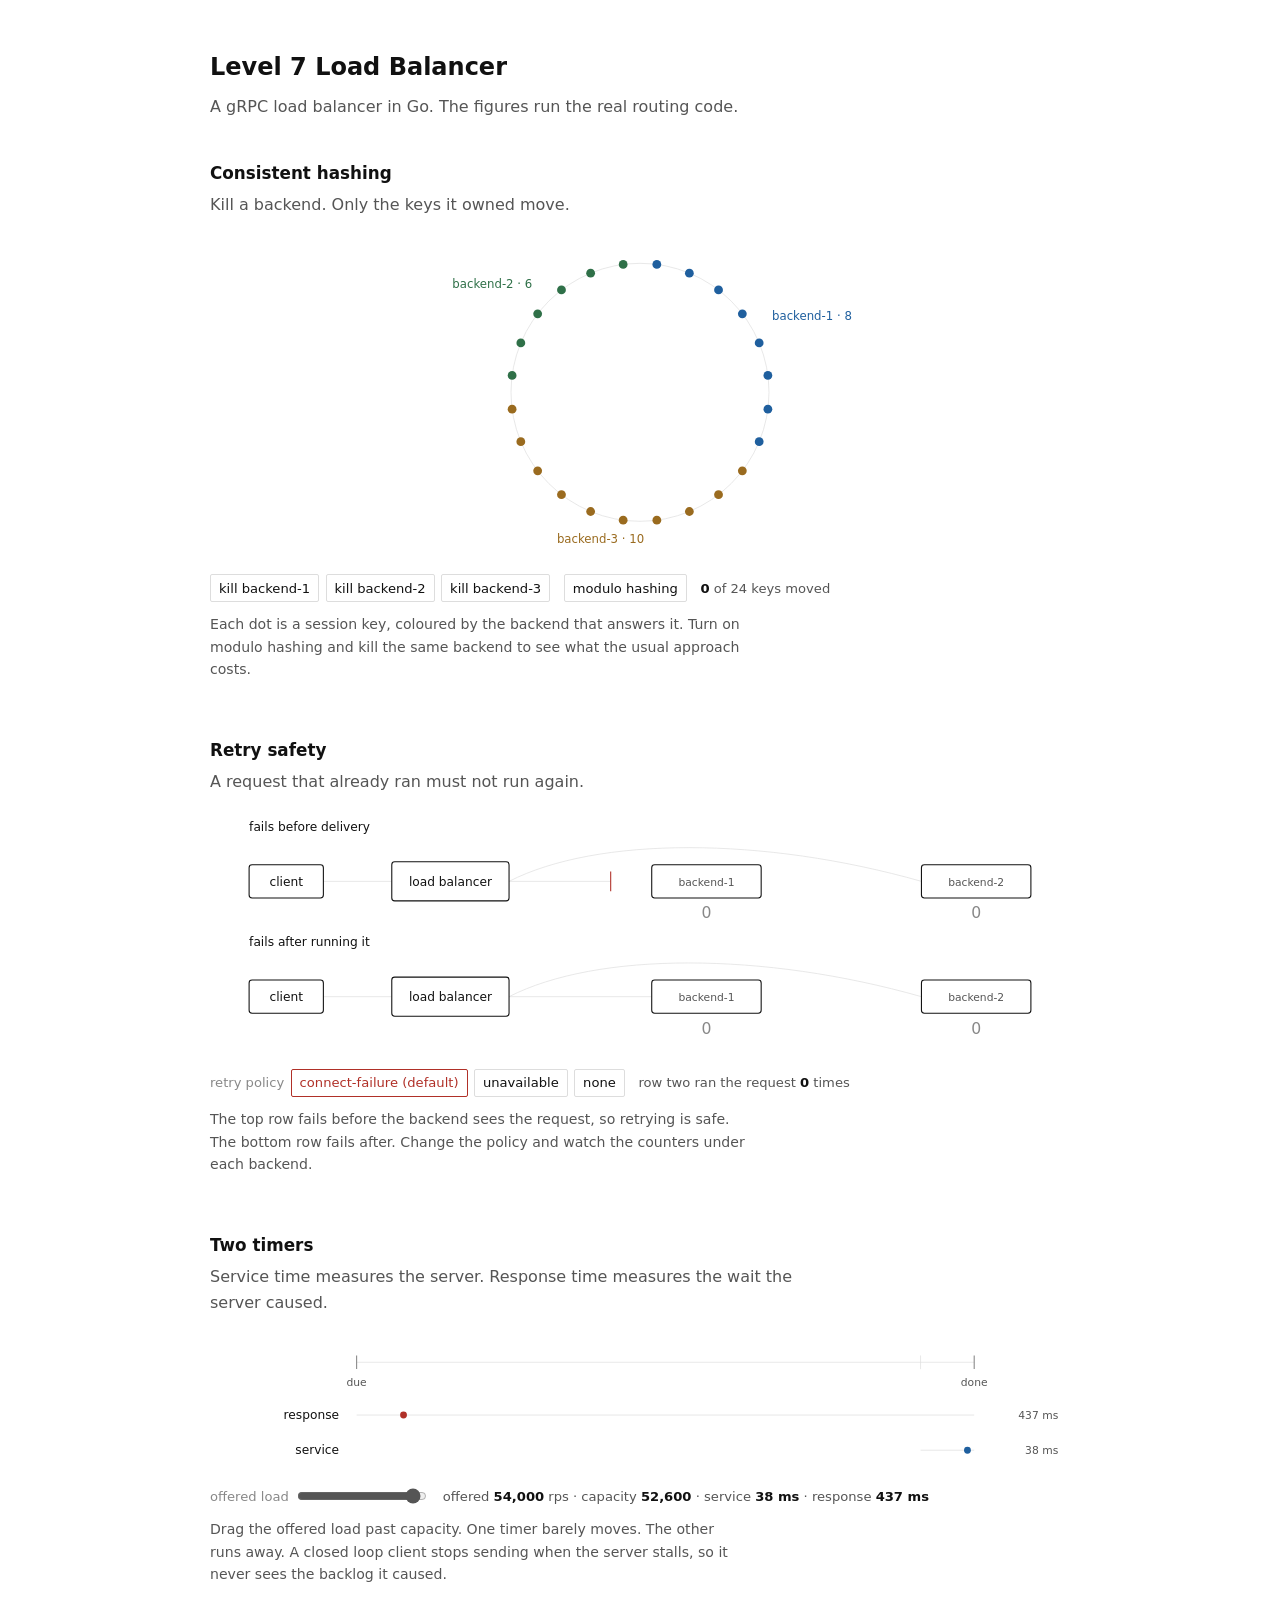
==== commit 4174c762: "Updated visualization" ====
--- a/docs/viz/index.html
+++ b/docs/viz/index.html
@@ -3,8 +3,8 @@
 <head>
 <meta charset="utf-8">
 <meta name="viewport" content="width=device-width, initial-scale=1">
-<title>nw-lb-go</title>
-<meta name="description" content="Three interactive figures from a Go layer-7 gRPC load balancer: consistent hashing, retry safety, and how its latency was measured.">
+<title>Level 7 Load Balancer</title>
+<meta name="description" content="Three interactive figures from a Go gRPC load balancer: consistent hashing, retry safety, and how its latency was measured.">
 <style>/* One font, white ground, ink and three signal colours. Nothing else.
  *
  * Light only and deliberately so: it paints its own background and declares color-scheme, so it
@@ -151,9 +151,9 @@
 <div class="wrap">
 
 <header class="masthead">
-  <h1>nw-lb-go</h1>
+  <h1>Level 7 Load Balancer</h1>
   <p class="subtitle">
-    A layer 7 gRPC load balancer in Go. The figures run the real routing code.
+    A gRPC load balancer in Go. The figures run the real routing code.
   </p>
 </header>
 
